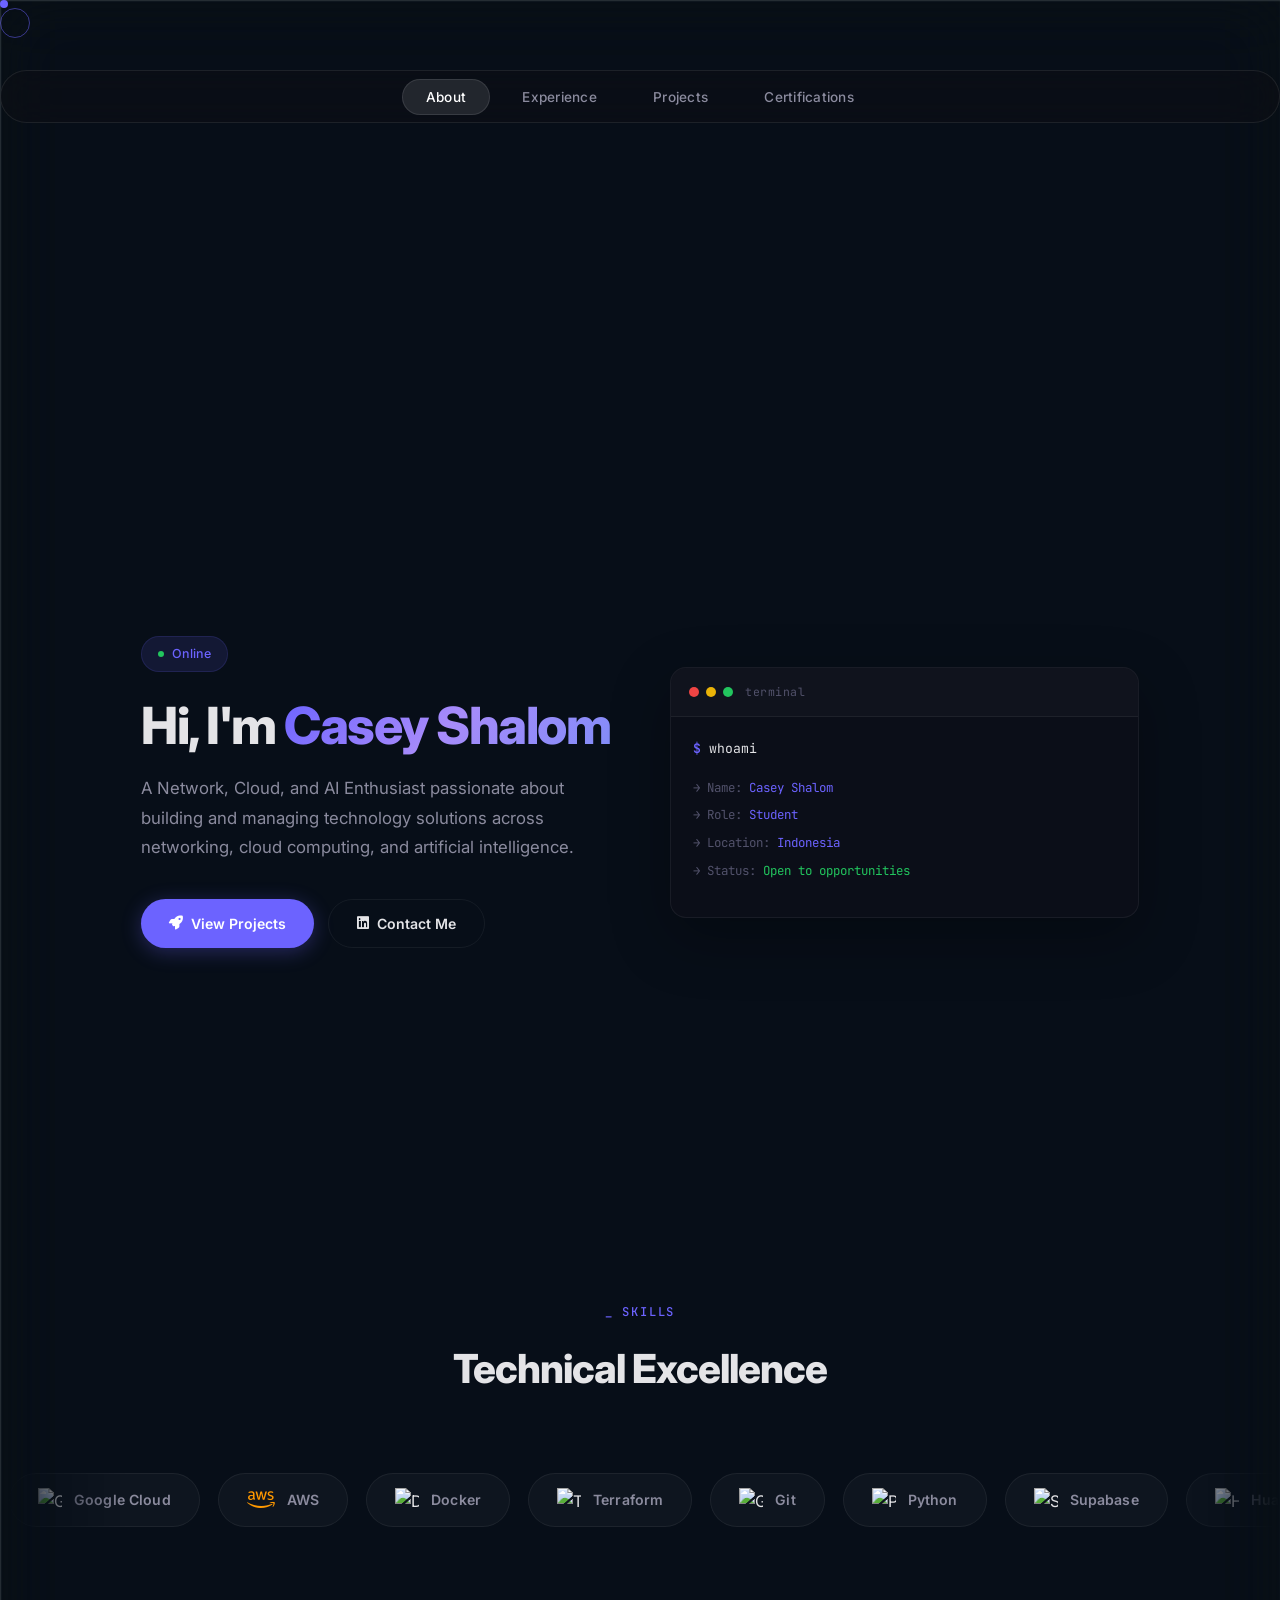
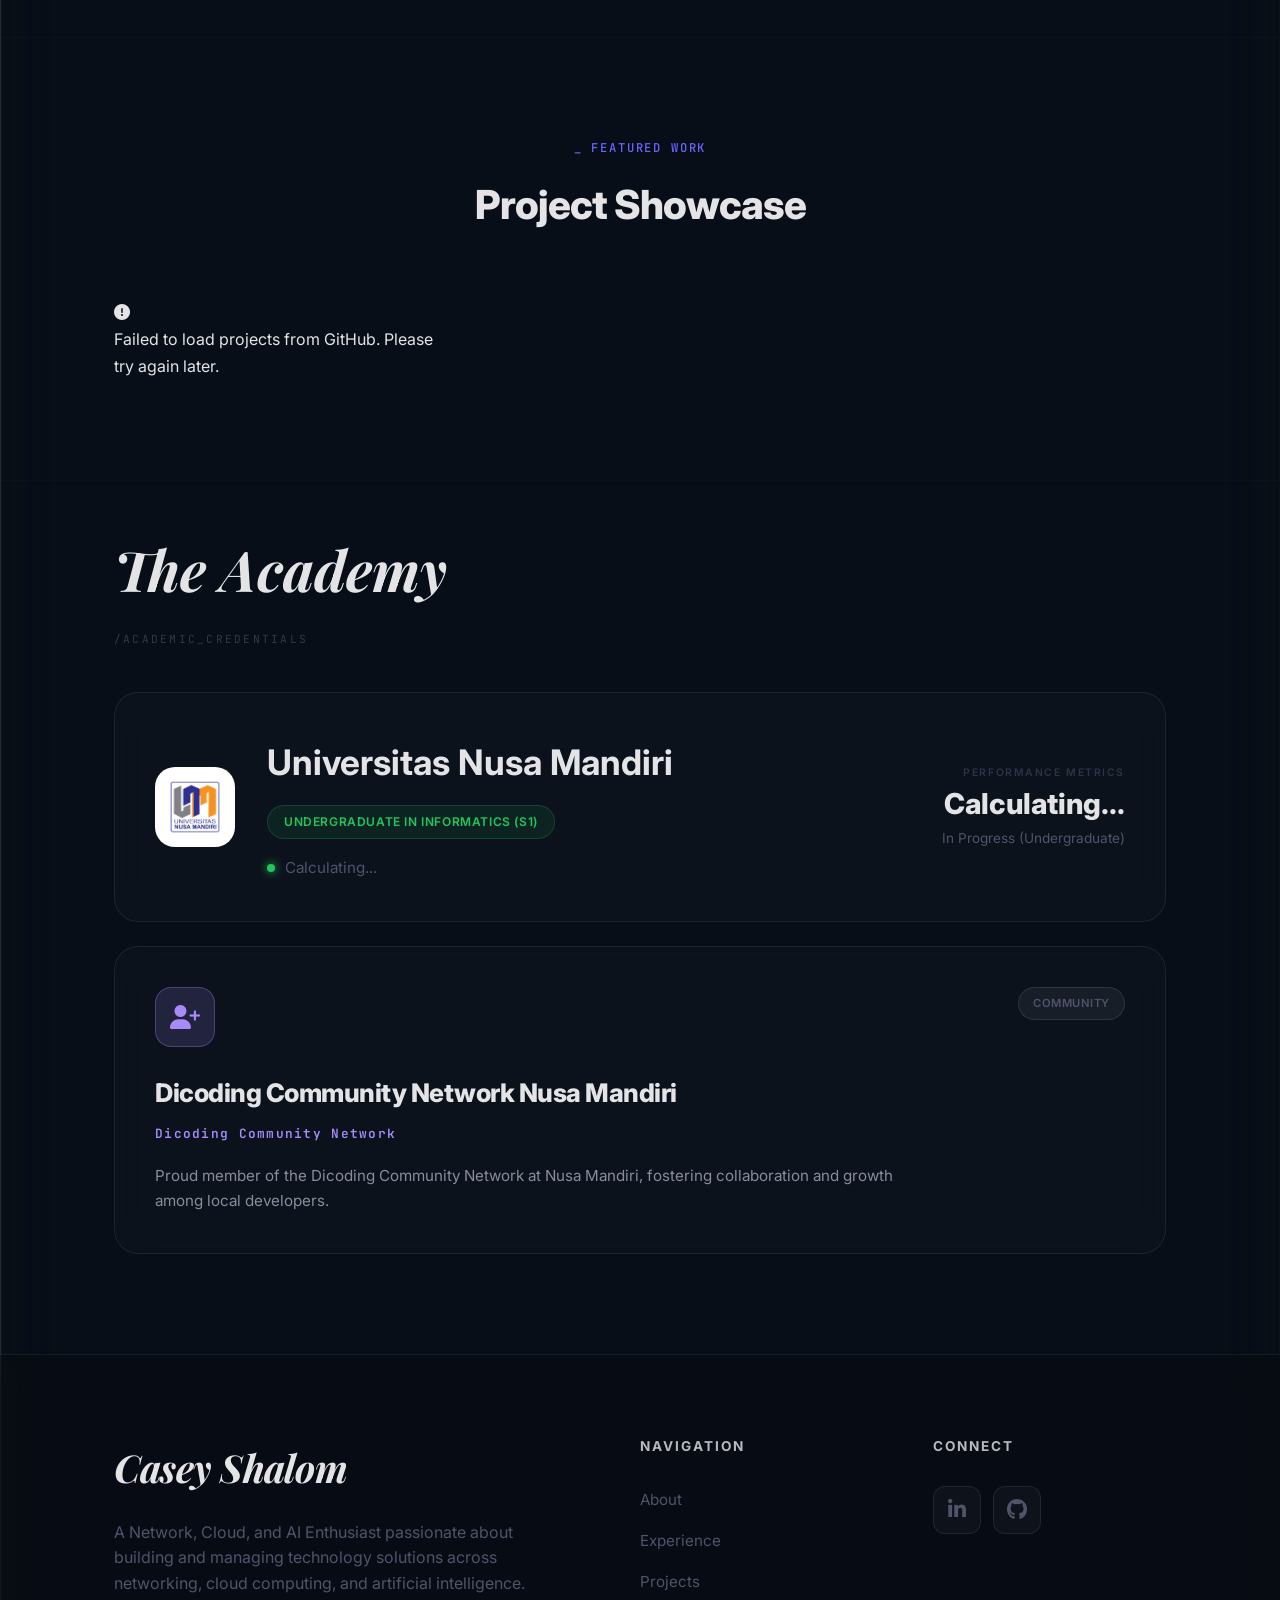
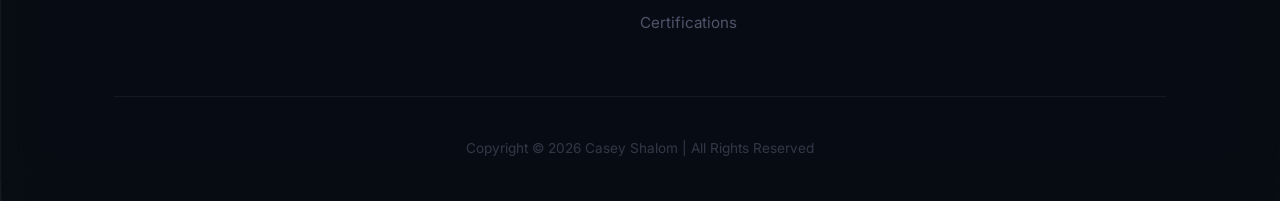
==== index.html @ 3b9cbc01 "commit file" ====
<!DOCTYPE html>
<html lang="en">

<head>
    <meta charset="UTF-8">
    <meta name="viewport" content="width=device-width, initial-scale=1.0">
    <title>Casey Shalom | Student & Learner</title>
    <meta name="description"
        content="Personal portfolio — Developer & Engineer. Building digital solutions with passion and precision.">
    <link rel="stylesheet" href="assets/css/style.css?v=2.3">
    <link rel="preconnect" href="https://fonts.googleapis.com">
    <link rel="preconnect" href="https://fonts.googleapis.com">
    <link rel="preconnect" href="https://fonts.gstatic.com" crossorigin>
    <link
        href="https://fonts.googleapis.com/css2?family=Inter:wght@300;400;500;600;700;800&family=JetBrains+Mono:wght@400;500;600&family=Playfair+Display:ital,wght@1,700&display=swap"
        rel="stylesheet">
    <link rel="stylesheet" href="https://cdnjs.cloudflare.com/ajax/libs/font-awesome/6.5.0/css/all.min.css">
    <script src="https://cdnjs.cloudflare.com/ajax/libs/three.js/r134/three.min.js"></script>
    <script src="https://cdn.jsdelivr.net/npm/vanta@latest/dist/vanta.net.min.js"></script>
</head>

<body class="glass3d">
    <!-- Custom Cursor -->
    <div class="cursor" id="cursor"></div>
    <div class="cursor-follower" id="cursor-follower"></div>

    <!-- Vanta Background -->
    <div id="vanta-bg" style="position: fixed; z-index: 0; top: 0; left: 0; width: 100vw; height: 100vh; opacity: 0.4;"></div>

    <!-- Floating Navigation -->
    <nav id="navbar" class="navbar">
        <div class="navbar__inner">
            <ul class="navbar__links" id="nav-links">
                <li><a href="index.html" class="nav-link active">About</a></li>
                <li><a href="experience.html" class="nav-link">Experience</a></li>
                <li><a href="projects.html" class="nav-link">Projects</a></li>
                <li><a href="certifications.html" class="nav-link">Certifications</a></li>
            </ul>
            <button class="navbar__toggle" id="nav-toggle" aria-label="Toggle navigation">
                <span></span>
                <span></span>
                <span></span>
            </button>
        </div>
    </nav>

    <!-- Mobile Menu Overlay -->
    <div class="mobile-menu" id="mobile-menu">
        <ul class="mobile-menu__links">
            <li><a href="index.html" class="mobile-link active">About</a></li>
            <li><a href="experience.html" class="mobile-link">Experience</a></li>
            <li><a href="projects.html" class="mobile-link">Projects</a></li>
            <li><a href="certifications.html" class="mobile-link">Certifications</a></li>
        </ul>
    </div>

    <main>
        <!-- Hero Section -->
        <section id="hero" class="hero">
            <div class="hero__container">
                <div class="hero__content">
                    <div class="hero__badge">
                        <span class="hero__badge-dot"></span>
                        <span>Online</span>
                    </div>
                    <h1 class="hero__title">
                        Hi, I'm <span class="gradient-text">Casey Shalom</span>
                    </h1>
                    <p class="hero__subtitle">
                        A Network, Cloud, and AI Enthusiast passionate about building and managing technology solutions
                        across networking, cloud computing, and artificial intelligence.
                    </p>
                    <div class="hero__actions">
                        <a href="projects.html" class="btn btn--primary" id="view-projects-btn">
                            <i class="fas fa-rocket"></i> View Projects
                        </a>
                        <a href="https://www.linkedin.com/in/casey-shalom" target="_blank" class="btn btn--ghost"
                            id="contact-btn">
                            <i class="fab fa-linkedin"></i> Contact Me
                        </a>
                    </div>
                </div>
                <div class="hero__terminal">
                    <div class="terminal">
                        <div class="terminal__header">
                            <div class="terminal__dots">
                                <span class="terminal__dot terminal__dot--red"></span>
                                <span class="terminal__dot terminal__dot--yellow"></span>
                                <span class="terminal__dot terminal__dot--green"></span>
                            </div>
                            <span class="terminal__title">terminal</span>
                        </div>
                        <div class="terminal__body">
                            <div class="terminal__line">
                                <span class="terminal__prompt">$</span>
                                <span class="terminal__command" id="typed-text"></span>
                                <span class="terminal__cursor">▎</span>
                            </div>
                            <div class="terminal__output" id="terminal-output">
                            </div>
                        </div>
                    </div>
                </div>
            </div>
        </section>

        <!-- Skills Section -->
        <section id="skills" class="section">
            <div class="section__container">
                <div class="section__header">
                    <span class="section__tag">_ SKILLS</span>
                    <h2 class="section__title">Technical Excellence</h2>
                </div>
            </div>
            <!-- Single Marquee Row -->
            <div class="marquee" id="skills-marquee">
                <div class="marquee__track marquee__track--left">
                    <div class="marquee__content">
                        <div class="marquee-item"><img class="marquee-img"
                                src="https://cdn.jsdelivr.net/gh/devicons/devicon@latest/icons/googlecloud/googlecloud-original.svg"
                                alt="Google Cloud"><span>Google Cloud</span></div>
                        <div class="marquee-item"><i class="fab fa-aws" style="color:#FF9900"></i><span>AWS</span></div>
                        <div class="marquee-item"><img class="marquee-img"
                                src="https://cdn.simpleicons.org/docker/2496ED" alt="Docker"><span>Docker</span></div>
                        <div class="marquee-item"><img class="marquee-img"
                                src="https://cdn.simpleicons.org/terraform/7B42BC"
                                alt="Terraform"><span>Terraform</span></div>
                        <div class="marquee-item"><img class="marquee-img" src="https://cdn.simpleicons.org/git/F05032"
                                alt="Git"><span>Git</span></div>
                        <div class="marquee-item"><img class="marquee-img"
                                src="https://cdn.jsdelivr.net/gh/devicons/devicon@latest/icons/python/python-original.svg"
                                alt="Python"><span>Python</span></div>
                        <div class="marquee-item"><img class="marquee-img"
                                src="https://cdn.simpleicons.org/supabase/3ECF8E" alt="Supabase"><span>Supabase</span>
                        </div>
                        <div class="marquee-item"><img class="marquee-img"
                                src="https://cdn.simpleicons.org/huawei/CF0A2C" alt="Huawei"><span>Huawei</span></div>
                        <div class="marquee-item"><img class="marquee-img"
                                src="https://cdn.simpleicons.org/cisco/049FD9" alt="Cisco"><span>Cisco</span></div>
                        <div class="marquee-item"><img class="marquee-img"
                                src="https://cdn.simpleicons.org/mikrotik/293239" alt="MikroTik"><span>MikroTik</span>
                        </div>
                    </div>
                    <div class="marquee__content" aria-hidden="true">
                        <div class="marquee-item"><img class="marquee-img"
                                src="https://cdn.jsdelivr.net/gh/devicons/devicon@latest/icons/googlecloud/googlecloud-original.svg"
                                alt="Google Cloud"><span>Google Cloud</span></div>
                        <div class="marquee-item"><i class="fab fa-aws" style="color:#FF9900"></i><span>AWS</span></div>
                        <div class="marquee-item"><img class="marquee-img"
                                src="https://cdn.simpleicons.org/docker/2496ED" alt="Docker"><span>Docker</span></div>
                        <div class="marquee-item"><img class="marquee-img"
                                src="https://cdn.simpleicons.org/terraform/7B42BC"
                                alt="Terraform"><span>Terraform</span></div>
                        <div class="marquee-item"><img class="marquee-img" src="https://cdn.simpleicons.org/git/F05032"
                                alt="Git"><span>Git</span></div>
                        <div class="marquee-item"><img class="marquee-img"
                                src="https://cdn.jsdelivr.net/gh/devicons/devicon@latest/icons/python/python-original.svg"
                                alt="Python"><span>Python</span></div>
                        <div class="marquee-item"><img class="marquee-img"
                                src="https://cdn.simpleicons.org/supabase/3ECF8E" alt="Supabase"><span>Supabase</span>
                        </div>
                        <div class="marquee-item"><img class="marquee-img"
                                src="https://cdn.simpleicons.org/huawei/CF0A2C" alt="Huawei"><span>Huawei</span></div>
                        <div class="marquee-item"><img class="marquee-img"
                                src="https://cdn.simpleicons.org/cisco/049FD9" alt="Cisco"><span>Cisco</span></div>
                        <div class="marquee-item"><img class="marquee-img"
                                src="https://cdn.simpleicons.org/mikrotik/293239" alt="MikroTik"><span>MikroTik</span>
                        </div>
                    </div>
                </div>
            </div>
        </section>

        <!-- Projects Section -->
        <section id="projects" class="section section--alt">
            <div class="section__container">
                <div class="section__header">
                    <span class="section__tag">_ FEATURED WORK</span>
                    <h2 class="section__title">Project Showcase</h2>
                </div>
                <div class="projects-grid" id="projects-grid">
                    <a href="#" class="project-card" id="project-1">
                        <div class="project-card__header">
                            <i class="fas fa-folder-open project-card__icon"></i>
                            <div class="project-card__links">
                                <i class="fab fa-github"></i>
                                <i class="fas fa-external-link-alt"></i>
                            </div>
                        </div>
                        <h3 class="project-card__title">Portfolio Website</h3>
                        <p class="project-card__desc">A minimalist personal portfolio built with vanilla HTML, CSS, and
                            JavaScript with smooth animations.</p>
                        <div class="project-card__tags">
                            <span>HTML</span>
                            <span>CSS</span>
                            <span>JavaScript</span>
                        </div>
                    </a>
                    <a href="#" class="project-card" id="project-2">
                        <div class="project-card__header">
                            <i class="fas fa-folder-open project-card__icon"></i>
                            <div class="project-card__links">
                                <i class="fab fa-github"></i>
                                <i class="fas fa-external-link-alt"></i>
                            </div>
                        </div>
                        <h3 class="project-card__title">Task Manager API</h3>
                        <p class="project-card__desc">RESTful API for task management with authentication, built using
                            Node.js and Express with MongoDB.</p>
                        <div class="project-card__tags">
                            <span>Node.js</span>
                            <span>Express</span>
                            <span>MongoDB</span>
                        </div>
                    </a>
                    <a href="#" class="project-card" id="project-3">
                        <div class="project-card__header">
                            <i class="fas fa-folder-open project-card__icon"></i>
                            <div class="project-card__links">
                                <i class="fab fa-github"></i>
                                <i class="fas fa-external-link-alt"></i>
                            </div>
                        </div>
                        <h3 class="project-card__title">Weather Dashboard</h3>
                        <p class="project-card__desc">Real-time weather visualization dashboard with interactive charts
                            and location-based forecasting.</p>
                        <div class="project-card__tags">
                            <span>React</span>
                            <span>Chart.js</span>
                            <span>API</span>
                        </div>
                    </a>
                    <a href="#" class="project-card" id="project-4">
                        <div class="project-card__header">
                            <i class="fas fa-folder-open project-card__icon"></i>
                            <div class="project-card__links">
                                <i class="fab fa-github"></i>
                                <i class="fas fa-external-link-alt"></i>
                            </div>
                        </div>
                        <h3 class="project-card__title">CLI Automation Tool</h3>
                        <p class="project-card__desc">Command-line tool for automating repetitive DevOps tasks with
                            configurable workflow pipelines.</p>
                        <div class="project-card__tags">
                            <span>Python</span>
                            <span>CLI</span>
                            <span>DevOps</span>
                        </div>
                    </a>
                </div>
            </div>
        </section>
        <!-- The Academy Section -->
        <section id="academy" class="section section--academy">
            <div class="section__container">
                <div class="academy__header reveal">
                    <h2 class="academy__title">The Academy</h2>
                    <span class="academy__subtitle">/ACADEMIC_CREDENTIALS</span>
                </div>

                <div class="academy__card reveal">
                    <div class="academy__card-left">
                        <div class="academy__logo-box">
                            <img src="assets/img/university-logo.png" alt="Universitas Nusa Mandiri Logo"
                                class="academy__logo-img">
                        </div>
                        <div class="academy__info">
                            <h3 class="academy__name">Universitas Nusa Mandiri</h3>
                            <div class="academy__major-badge">UNDERGRADUATE IN INFORMATICS (S1)</div>
                            <div class="academy__status">
                                <span class="status-dot"></span> Calculating...
                            </div>
                        </div>
                    </div>
                    <div class="academy__card-right">
                        <div class="academy__metrics-label">PERFORMANCE METRICS</div>
                        <div class="academy__metrics-value">Calculating...</div>
                        <div class="academy__metrics-status">In Progress (Undergraduate)</div>
                    </div>
                </div>

                <a href="https://www.instagram.com/dcn.nusamandiri?utm_source=ig_web_button_share_sheet&igsh=ZDNlZDc0MzIxNw=="
                    target="_blank" class="community-card reveal">
                    <div class="community-card__header">
                        <div class="community-card__icon-box">
                            <i class="fa-solid fa-user-plus"></i>
                        </div>
                        <div class="community-card__badge">COMMUNITY</div>
                    </div>
                    <h3 class="community-card__title">Dicoding Community Network Nusa Mandiri</h3>
                    <div class="community-card__subtitle">Dicoding Community Network</div>
                    <p class="community-card__desc">Proud member of the Dicoding Community Network at Nusa Mandiri,
                        fostering collaboration and growth among local developers.</p>
                </a>
            </div>
        </section>



    </main>

    <footer class="footer">
        <div class="footer__container">
            <div class="footer__top">
                <div class="footer__col footer__brand">
                    <h2 class="footer__logo">Casey Shalom</h2>
                    <p class="footer__tagline">A Network, Cloud, and AI Enthusiast passionate about building and
                        managing technology solutions across networking, cloud computing, and artificial intelligence.
                    </p>
                </div>
                <div class="footer__col footer__nav">
                    <h3 class="footer__title">Navigation</h3>
                    <ul class="footer__links">
                        <li><a href="index.html">About</a></li>
                        <li><a href="experience.html">Experience</a></li>
                        <li><a href="projects.html">Projects</a></li>
                        <li><a href="certifications.html">Certifications</a></li>
                    </ul>
                </div>
                <div class="footer__col footer__social">
                    <h3 class="footer__title">Connect</h3>
                    <div class="footer__icons">
                        <a href="https://www.linkedin.com/in/casey-shalom" target="_blank"><i
                                class="fab fa-linkedin-in"></i></a>
                        <a href="https://github.com/caseyshalom" target="_blank"><i class="fab fa-github"></i></a>
                    </div>
                </div>
            </div>
            <div class="footer__bottom">
                <p class="footer__copyright">Copyright © 2026 Casey Shalom | All Rights Reserved</p>
            </div>
        </div>
    </footer>

    <script src="assets/js/index.js?v=1.6"></script>
</body>

</html>
---- assets/css/style.css ----
/* ========================================
   CSS Variables / Design Tokens
   ======================================== */
:root {
    /* Colors */
    --bg-primary: #0a0a0f;
    --bg-secondary: #10101a;
    --bg-card: rgba(16, 16, 26, 0.6);
    --bg-card-hover: rgba(24, 24, 40, 0.8);
    --bg-glass: rgba(255, 255, 255, 0.03);
    --bg-glass-hover: rgba(255, 255, 255, 0.06);

    --text-primary: #e4e4e7;
    --text-secondary: #8b8b9e;
    --text-muted: #52526b;

    --accent: #6c63ff;
    --accent-soft: rgba(108, 99, 255, 0.12);
    --accent-glow: rgba(108, 99, 255, 0.3);
    --accent-secondary: #a78bfa;

    --border: rgba(255, 255, 255, 0.06);
    --border-hover: rgba(108, 99, 255, 0.3);

    --success: #22c55e;
    --red: #ef4444;
    --yellow: #eab308;

    /* Typography */
    --font-sans: 'Inter', -apple-system, BlinkMacSystemFont, system-ui, sans-serif;
    --font-mono: 'JetBrains Mono', 'Fira Code', monospace;

    /* Spacing */
    --section-padding: 100px 0;
    --container-max: 1100px;
    --container-padding: 0 24px;

    /* Border Radius */
    --radius-sm: 8px;
    --radius-md: 12px;
    --radius-lg: 16px;
    --radius-xl: 20px;

    /* Transitions */
    --transition-fast: 0.2s ease;
    --transition-base: 0.3s ease;
    --transition-slow: 0.5s ease;
}

/* ========================================
   Reset & Base Styles
   ======================================== */
*, *::before, *::after {
    margin: 0;
    padding: 0;
    box-sizing: border-box;
}

html {
    scroll-behavior: smooth;
    scroll-padding-top: 80px;
}

body {
    font-family: var(--font-sans);
    background: var(--bg-primary);
    color: var(--text-primary);
    line-height: 1.7;
    overflow-x: hidden;
    -webkit-font-smoothing: antialiased;
    -moz-osx-font-smoothing: grayscale;
}

a {
    text-decoration: none;
    color: inherit;
}

ul {
    list-style: none;
}

/* ========================================
   Custom Cursor & Interactivity
   ======================================== */
.cursor {
    width: 8px;
    height: 8px;
    background: var(--accent);
    border-radius: 50%;
    position: fixed;
    top: 0;
    left: 0;
    pointer-events: none;
    z-index: 9999;
    transition: transform 0.1s ease-out;
}

.cursor-follower {
    width: 30px;
    height: 30px;
    border: 1px solid var(--accent);
    border-radius: 50%;
    position: fixed;
    top: 0;
    left: 0;
    pointer-events: none;
    z-index: 9998;
    transition: transform 0.3s ease-out, width 0.3s, height 0.3s, background 0.3s;
    opacity: 0.5;
}

.cursor-active .cursor-follower {
    width: 50px;
    height: 50px;
    background: rgba(108, 99, 255, 0.1);
    border-color: var(--accent);
}

@media (max-width: 1024px) {
    .cursor, .cursor-follower {
        display: none;
    }
}

/* Magnetic Hover effect base */
.magnetic {
    display: inline-block;
    transition: transform 0.3s cubic-bezier(0.23, 1, 0.32, 1);
}

/* ========================================
   Background Glows
   ======================================== */
.bg-canvas {
    position: fixed;
    top: 0;
    left: 0;
    width: 100vw;
    height: 100vh;
    z-index: 0;
    pointer-events: none;
}

.bg-glow {
    position: fixed;
    border-radius: 50%;
    filter: blur(120px);
    opacity: 0.4;
    pointer-events: none;
    z-index: -2;
    animation: drift 20s infinite alternate ease-in-out;
}

.bg-glow--1 {
    width: 600px;
    height: 600px;
    background: var(--accent);
    top: -150px;
    right: -100px;
    opacity: 0.12;
    animation-duration: 25s;
}

.bg-glow--2 {
    width: 500px;
    height: 500px;
    background: var(--accent-secondary);
    bottom: 20%;
    left: -150px;
    opacity: 0.08;
    animation-duration: 30s;
    animation-delay: -5s;
}

.bg-glow--3 {
    width: 400px;
    height: 400px;
    background: #6366f1;
    bottom: -100px;
    right: 15%;
    opacity: 0.07;
    animation-duration: 22s;
    animation-delay: -10s;
}

@keyframes drift {
    0% {
        transform: translate(0, 0) scale(1);
    }
    33% {
        transform: translate(30px, 50px) scale(1.1);
    }
    66% {
        transform: translate(-20px, 20px) scale(0.9);
    }
    100% {
        transform: translate(0, 0) scale(1);
    }
}

/* ========================================
   Navbar
   ======================================== */
.navbar {
    position: fixed;
    top: 32px;
    left: 50%;
    transform: translateX(-50%);
    width: auto;
    min-width: 400px;
    z-index: 1000;
    transition: var(--transition-base);
}

.navbar__inner {
    display: flex;
    align-items: center;
    justify-content: center;
    padding: 12px 32px;
    background: rgba(15, 15, 20, 0.4);
    backdrop-filter: blur(24px);
    -webkit-backdrop-filter: blur(24px);
    border: 1px solid rgba(255, 255, 255, 0.08);
    border-radius: 100px;
    transition: var(--transition-base);
}

.navbar.scrolled {
    top: 20px;
}

.navbar.scrolled .navbar__inner {
    background: rgba(10, 10, 15, 0.85);
    border-color: rgba(255, 255, 255, 0.15);
    box-shadow: 0 20px 50px rgba(0, 0, 0, 0.5);
    padding: 8px 10px;
}

.navbar__links {
    display: flex;
    align-items: center;
    gap: 8px;
}

.nav-link {
    font-size: 0.85rem;
    font-weight: 500;
    color: var(--text-secondary);
    padding: 10px 24px;
    border-radius: 100px;
    transition: var(--transition-fast);
    letter-spacing: 0.02em;
}

.nav-link:hover {
    color: var(--text-primary);
    background: rgba(255, 255, 255, 0.05);
}

.nav-link.active {
    color: #fff;
    background: rgba(255, 255, 255, 0.1);
    box-shadow: inset 0 0 0 1px rgba(255, 255, 255, 0.1);
}

.navbar__toggle {
    display: none;
    flex-direction: column;
    gap: 5px;
    background: none;
    border: none;
    cursor: pointer;
    padding: 4px;
}

.navbar__toggle span {
    width: 20px;
    height: 2px;
    background: var(--text-primary);
    border-radius: 2px;
    transition: var(--transition-fast);
}

.navbar__toggle.active span:nth-child(1) {
    transform: rotate(45deg) translate(5px, 5px);
}

.navbar__toggle.active span:nth-child(2) {
    opacity: 0;
}

.navbar__toggle.active span:nth-child(3) {
    transform: rotate(-45deg) translate(5px, -5px);
}

/* Mobile Menu */
.mobile-menu {
    position: fixed;
    top: 0;
    left: 0;
    right: 0;
    bottom: 0;
    z-index: 999;
    background: rgba(10, 10, 15, 0.95);
    backdrop-filter: blur(20px);
    -webkit-backdrop-filter: blur(20px);
    display: flex;
    align-items: center;
    justify-content: center;
    opacity: 0;
    pointer-events: none;
    transition: var(--transition-base);
}

.mobile-menu.active {
    opacity: 1;
    pointer-events: all;
}

.mobile-menu__links {
    text-align: center;
    display: flex;
    flex-direction: column;
    gap: 16px;
}

.mobile-link {
    font-size: 1.5rem;
    font-weight: 600;
    color: var(--text-secondary);
    padding: 12px 24px;
    border-radius: var(--radius-md);
    transition: var(--transition-fast);
}

.mobile-link:hover {
    color: var(--accent);
}

/* ========================================
   Hero Section
   ======================================== */
.hero {
    min-height: 100vh;
    display: flex;
    align-items: center;
    position: relative;
    z-index: 1;
    z-index: 1;
}

.hero__container {
    max-width: var(--container-max);
    margin: 0 auto;
    padding: var(--container-padding);
    padding-top: 160px;
    padding-bottom: 80px;
    display: grid;
    grid-template-columns: 1fr 1fr;
    gap: 60px;
    align-items: center;
}

.hero__badge {
    display: inline-flex;
    align-items: center;
    gap: 8px;
    padding: 6px 16px;
    border-radius: 50px;
    background: var(--accent-soft);
    border: 1px solid rgba(108, 99, 255, 0.15);
    font-size: 0.78rem;
    font-weight: 500;
    color: var(--accent);
    margin-bottom: 24px;
    animation: fadeInUp 0.6s ease;
}

.hero__badge-dot {
    width: 6px;
    height: 6px;
    background: var(--success);
    border-radius: 50%;
    animation: pulse 2s infinite;
}

.hero__title {
    font-size: clamp(2.2rem, 5vw, 3.2rem);
    font-weight: 800;
    line-height: 1.15;
    letter-spacing: -1.5px;
    margin-bottom: 20px;
    animation: fadeInUp 0.6s ease 0.1s both;
}

.gradient-text {
    background: linear-gradient(135deg, var(--accent), var(--accent-secondary), #818cf8);
    -webkit-background-clip: text;
    -webkit-text-fill-color: transparent;
    background-clip: text;
}

.hero__subtitle {
    font-size: 1.05rem;
    color: var(--text-secondary);
    line-height: 1.75;
    max-width: 460px;
    margin-bottom: 36px;
    animation: fadeInUp 0.6s ease 0.2s both;
}

.hero__actions {
    display: flex;
    gap: 14px;
    animation: fadeInUp 0.6s ease 0.3s both;
}

/* Buttons */
.btn {
    display: inline-flex;
    align-items: center;
    gap: 8px;
    padding: 12px 28px;
    border-radius: 50px;
    font-size: 0.88rem;
    font-weight: 600;
    font-family: var(--font-sans);
    transition: var(--transition-base);
    cursor: pointer;
    border: none;
}

.btn--primary {
    background: var(--accent);
    color: #fff;
    box-shadow: 0 4px 20px var(--accent-glow);
}

.btn--primary:hover {
    background: #7c73ff;
    box-shadow: 0 6px 28px rgba(108, 99, 255, 0.45);
    transform: translateY(-2px);
}

.btn--ghost {
    background: transparent;
    color: var(--text-primary);
    border: 1px solid var(--border);
}

.btn--ghost:hover {
    border-color: var(--border-hover);
    background: var(--bg-glass-hover);
    transform: translateY(-2px);
}

/* Terminal Card */
.hero__terminal {
    animation: fadeInUp 0.6s ease 0.4s both;
}

.terminal {
    background: var(--bg-card);
    border: 1px solid var(--border);
    border-radius: var(--radius-lg);
    overflow: hidden;
    box-shadow: 0 20px 60px rgba(0, 0, 0, 0.3);
    backdrop-filter: blur(10px);
    -webkit-backdrop-filter: blur(10px);
}

.terminal__header {
    display: flex;
    align-items: center;
    gap: 12px;
    padding: 14px 18px;
    border-bottom: 1px solid var(--border);
    background: rgba(255, 255, 255, 0.02);
}

.terminal__dots {
    display: flex;
    gap: 7px;
}

.terminal__dot {
    width: 10px;
    height: 10px;
    border-radius: 50%;
}

.terminal__dot--red { background: var(--red); }
.terminal__dot--yellow { background: var(--yellow); }
.terminal__dot--green { background: var(--success); }

.terminal__title {
    font-family: var(--font-mono);
    font-size: 0.72rem;
    color: var(--text-muted);
    letter-spacing: 0.05em;
}

.terminal__body {
    padding: 20px 22px;
    font-family: var(--font-mono);
    font-size: 0.82rem;
    line-height: 1.9;
    min-height: 200px;
}

.terminal__line {
    display: flex;
    align-items: center;
    gap: 8px;
    margin-bottom: 12px;
}

.terminal__prompt {
    color: var(--accent);
    font-weight: 600;
}

.terminal__command {
    color: var(--text-primary);
}

.terminal__cursor {
    color: var(--accent);
    animation: blink 1s infinite;
}

.terminal__output {
    color: var(--text-secondary);
    font-size: 0.78rem;
}

.terminal__output p {
    padding: 2px 0;
}

.terminal__output .highlight {
    color: var(--accent);
}

.terminal__output .success {
    color: var(--success);
}

/* ========================================
   Sections
   ======================================== */
.section {
    position: relative;
    z-index: 1;
    padding: var(--section-padding);
}

.section--alt {
    background: transparent;
    border-top: 1px solid rgba(255, 255, 255, 0.02);
    border-bottom: 1px solid rgba(255, 255, 255, 0.02);
}

.section__container {
    max-width: var(--container-max);
    margin: 0 auto;
    padding: var(--container-padding);
}

.section__header {
    text-align: center;
    margin-bottom: 60px;
}

.section__tag {
    font-family: var(--font-mono);
    font-size: 0.76rem;
    font-weight: 500;
    color: var(--accent);
    letter-spacing: 0.15em;
    text-transform: uppercase;
    margin-bottom: 12px;
    display: block;
}

.section__title {
    font-size: clamp(1.8rem, 3.5vw, 2.5rem);
    font-weight: 800;
    letter-spacing: -1px;
    margin-bottom: 12px;
}

.section__desc {
    font-size: 1rem;
    color: var(--text-secondary);
    max-width: 480px;
    margin: 0 auto;
}

/* ========================================
   Skills Marquee
   ======================================== */
.marquee {
    position: relative;
    width: 100%;
    overflow: hidden;
    padding: 10px 0;
    /* Fade-out edges */
    -webkit-mask-image: linear-gradient(to right, transparent 0%, black 10%, black 90%, transparent 100%);
    mask-image: linear-gradient(to right, transparent 0%, black 10%, black 90%, transparent 100%);
}

.marquee__track {
    display: flex;
    width: max-content;
}

.marquee__track--left {
    animation: marqueeLeft 25s linear infinite;
}

.marquee__track--right {
    animation: marqueeRight 28s linear infinite;
}

.marquee__track:hover {
    animation-play-state: paused;
}

.marquee__content {
    display: flex;
    gap: 18px;
    padding: 0 9px;
}

.marquee-item {
    display: flex;
    align-items: center;
    gap: 12px;
    padding: 14px 28px;
    background: var(--bg-glass);
    border: 1px solid var(--border);
    border-radius: 50px;
    white-space: nowrap;
    transition: var(--transition-base);
    cursor: default;
}

.marquee-item:hover {
    background: var(--bg-glass-hover);
    border-color: var(--border-hover);
    box-shadow: 0 0 20px var(--accent-glow);
}

.marquee-item i {
    font-size: 1.4rem;
}

.marquee-img {
    width: 24px;
    height: 24px;
    flex-shrink: 0;
    object-fit: contain;
}

.marquee-item span {
    font-size: 0.88rem;
    font-weight: 600;
    color: var(--text-secondary);
    letter-spacing: 0.01em;
}

.marquee-item:hover span {
    color: var(--text-primary);
}

@keyframes marqueeLeft {
    0% { transform: translateX(0); }
    100% { transform: translateX(-50%); }
}

@keyframes marqueeRight {
    0% { transform: translateX(-50%); }
    100% { transform: translateX(0); }
}

/* ========================================
   Projects Grid
   ======================================== */
.projects-grid {
    display: grid;
    grid-template-columns: repeat(3, 1fr);
    gap: 24px;
}

.project-card {
    display: flex;
    flex-direction: column;
    padding: 32px;
    background: rgba(20, 25, 35, 0.4);
    border: 1px solid rgba(255, 255, 255, 0.08);
    border-radius: 24px;
    transition: var(--transition-base);
    cursor: pointer;
    min-height: 380px;
}

.project-card:hover {
    background: rgba(30, 40, 55, 0.5);
    border-color: var(--hover-color, rgba(108, 99, 255, 0.3));
    transform: translateY(-8px) scale(1.02);
    box-shadow: 0 20px 50px var(--hover-glow, rgba(108, 99, 255, 0.15));
}

.project-card__header {
    display: flex;
    justify-content: space-between;
    align-items: flex-start;
    margin-bottom: 24px;
}

.project-card__icon-box {
    width: 50px;
    height: 50px;
    display: flex;
    align-items: center;
    justify-content: center;
    background: rgba(108, 99, 255, 0.1);
    border: 1px solid rgba(108, 99, 255, 0.2);
    border-radius: 12px;
    color: var(--hover-color, var(--accent));
    font-size: 1.2rem;
}

.project-card__arrow {
    color: var(--text-muted);
    font-size: 1.2rem;
    opacity: 0.5;
    transition: var(--transition-base);
}

.project-card:hover .project-card__arrow {
    opacity: 1;
    transform: translateX(4px);
}

.project-card__links {
    display: flex;
    align-items: center;
    gap: 12px;
    color: var(--text-muted);
    font-size: 1rem;
}

.repo-stars {
    font-size: 0.75rem;
    color: var(--accent);
    display: flex;
    align-items: center;
    gap: 4px;
    background: var(--accent-soft);
    padding: 3px 10px;
    border-radius: 20px;
    font-weight: 600;
}

.project-card__links i {
    transition: var(--transition-fast);
}

.project-card:hover .project-card__links i {
    color: var(--text-secondary);
}

.project-card__title {
    font-size: 1.5rem;
    font-weight: 800;
    margin-bottom: 12px;
    color: var(--text-primary);
    letter-spacing: -0.5px;
}

.project-card__desc {
    font-size: 0.95rem;
    color: var(--text-muted);
    line-height: 1.6;
    margin-bottom: auto;
    opacity: 0.8;
}

.project-card__tags {
    display: flex;
    flex-wrap: wrap;
    gap: 10px;
    margin-bottom: 24px;
    margin-top: 20px;
}

.project-card__tags span {
    font-family: var(--font-mono);
    font-size: 0.65rem;
    font-weight: 600;
    color: var(--text-muted);
    padding: 6px 14px;
    border-radius: 50px;
    background: rgba(255, 255, 255, 0.03);
    border: 1px solid rgba(255, 255, 255, 0.08);
    text-transform: uppercase;
    letter-spacing: 0.05em;
}

.project-card__footer {
    display: flex;
    align-items: center;
    justify-content: space-between;
    gap: 20px;
    margin-top: 10px;
    padding-top: 20px;
    border-top: 1px solid rgba(255, 255, 255, 0.05);
}

.project-card__stats-left {
    display: flex;
    align-items: center;
    gap: 16px;
}

.project-card__stat {
    display: flex;
    align-items: center;
    gap: 6px;
    font-size: 0.8rem;
    color: var(--text-muted);
    font-weight: 500;
}

.project-card__date {
    font-family: var(--font-mono);
    font-size: 0.7rem;
    color: var(--text-muted);
    letter-spacing: 0.05em;
    opacity: 0.6;
    display: flex;
    align-items: center;
    gap: 6px;
}

.project-card__stat i {
    font-size: 0.9rem;
}

.loading-state {
    grid-column: 1 / -1;
    display: flex;
    flex-direction: column;
    align-items: center;
    justify-content: center;
    padding: 100px 0;
    gap: 16px;
    color: var(--text-muted);
}

.loading-state i {
    font-size: 2rem;
    color: var(--accent);
}

/* ========================================
   Timeline
   ======================================== */
.timeline {
    position: relative;
    max-width: 1000px;
    margin: 60px auto;
}

.timeline::before {
    content: '';
    position: absolute;
    left: 50%;
    transform: translateX(-50%);
    width: 1px;
    height: 100%;
    background: rgba(255, 255, 255, 0.1);
}

.timeline__item {
    display: flex;
    justify-content: space-between;
    align-items: center;
    width: 100%;
    margin-bottom: 100px;
}

.timeline__item:nth-child(even) {
    flex-direction: row-reverse;
}

.timeline__side {
    width: 44%;
}

.timeline__info {
    text-align: right;
}

.timeline__item:nth-child(even) .timeline__info {
    text-align: left;
}

.timeline__marker {
    position: absolute;
    left: 50%;
    transform: translateX(-50%);
    width: 12px;
    height: 12px;
    background: #1e2631;
    border: 1px solid rgba(255, 255, 255, 0.3);
    border-radius: 50%;
    z-index: 2;
    transition: var(--transition-base);
}

.timeline__role {
    font-size: 1.8rem;
    font-weight: 800;
    color: var(--text-primary);
    margin-bottom: 12px;
    letter-spacing: -0.5px;
}

.timeline__org {
    display: inline-block;
    padding: 6px 16px;
    background: rgba(34, 197, 94, 0.1);
    border: 1px solid rgba(34, 197, 94, 0.2);
    border-radius: 50px;
    color: #22c55e;
    font-size: 0.75rem;
    font-weight: 600;
    text-transform: uppercase;
    letter-spacing: 0.05em;
    margin-bottom: 12px;
}

.timeline__date {
    display: block;
    font-size: 0.7rem;
    color: var(--text-muted);
    font-family: var(--font-mono);
    letter-spacing: 0.1em;
}

.timeline__content {
    background: rgba(255, 255, 255, 0.03);
    border: 1px solid rgba(255, 255, 255, 0.08);
    border-radius: 24px;
    padding: 32px;
    transition: var(--transition-base);
    backdrop-filter: blur(10px);
}

.timeline__item:hover .timeline__content {
    background: rgba(255, 255, 255, 0.05);
    border-color: rgba(255, 255, 255, 0.15);
    transform: scale(1.02);
}

.timeline__desc {
    font-size: 0.95rem;
    color: var(--text-secondary);
    line-height: 1.7;
}

.timeline__desc strong {
    color: var(--text-primary);
}

@media (max-width: 768px) {
    .timeline::before {
        left: 20px;
    }
    
    .timeline__item, .timeline__item:nth-child(even) {
        flex-direction: column;
        align-items: flex-start;
        gap: 20px;
        margin-bottom: 60px;
    }
    
    .timeline__side {
        width: 100%;
        padding-left: 50px;
    }
    
    .timeline__info, .timeline__item:nth-child(even) .timeline__info {
        text-align: left;
    }
    
    .timeline__marker {
        left: 20px;
    }
}

.timeline__company {
    font-size: 0.88rem;
    font-weight: 500;
    color: var(--text-secondary);
    margin-bottom: 10px;
}

.timeline__desc {
    font-size: 0.85rem;
    color: var(--text-muted);
    line-height: 1.7;
}

/* ========================================
   Contact Grid
   ======================================== */
.contact-grid {
    display: flex;
    justify-content: center;
    flex-wrap: wrap;
    gap: 24px;
    max-width: 700px;
    margin: 0 auto;
}

.contact-card {
    display: flex;
    flex-direction: column;
    align-items: center;
    gap: 12px;
    padding: 32px 24px;
    background: var(--bg-glass);
    border: 1px solid var(--border);
    border-radius: 20px;
    transition: var(--transition-base);
    text-align: center;
    cursor: pointer;
    flex: 1;
    min-width: 240px;
    max-width: 320px;
}

.contact-card:hover {
    border-color: var(--border-hover);
    background: var(--bg-glass-hover);
    transform: translateY(-4px);
    box-shadow: 0 12px 32px rgba(0, 0, 0, 0.25);
}

.contact-card__icon {
    font-size: 1.8rem;
    color: var(--accent);
    transition: var(--transition-base);
}

.contact-card:hover .contact-card__icon {
    transform: scale(1.15);
}

.contact-card__label {
    font-size: 0.78rem;
    font-weight: 600;
    color: var(--text-secondary);
    text-transform: uppercase;
    letter-spacing: 0.1em;
}

.contact-card__value {
    font-size: 0.85rem;
    color: var(--text-muted);
}

/* ========================================
   Footer
   ======================================== */
.footer {
    position: relative;
    z-index: 10;
    border-top: 1px solid var(--border);
    padding: 80px 0 40px;
    background: rgba(10, 12, 16, 0.3);
    backdrop-filter: blur(20px);
    -webkit-backdrop-filter: blur(20px);
}

.footer__container {
    max-width: var(--container-max);
    margin: 0 auto;
    padding: var(--container-padding);
}

.footer__top {
    display: grid;
    grid-template-columns: 2fr 1fr 1fr;
    gap: 60px;
    margin-bottom: 60px;
}

.footer__brand {
    max-width: 420px;
}

.footer__logo {
    font-size: 2.4rem;
    font-family: 'Playfair Display', serif;
    font-style: italic;
    font-weight: 700;
    margin-bottom: 20px;
    color: var(--text-primary);
    letter-spacing: -0.02em;
}

.footer__tagline {
    font-size: 1rem;
    line-height: 1.6;
    color: var(--text-muted);
}

.footer__title {
    font-size: 0.85rem;
    font-weight: 700;
    text-transform: uppercase;
    letter-spacing: 0.15em;
    margin-bottom: 28px;
    color: var(--text-primary);
    opacity: 0.8;
}

.footer__links {
    list-style: none;
    display: flex;
    flex-direction: column;
    gap: 14px;
}

.footer__links a {
    color: var(--text-muted);
    font-size: 0.95rem;
    transition: var(--transition-base);
    text-decoration: none;
}

.footer__links a:hover {
    color: var(--text-primary);
    padding-left: 4px;
}

.footer__social {
    display: flex;
    flex-direction: column;
}

.footer__icons {
    display: flex;
    gap: 12px;
}

.footer__icons a {
    width: 48px;
    height: 48px;
    display: flex;
    align-items: center;
    justify-content: center;
    background: rgba(255, 255, 255, 0.03);
    border: 1px solid rgba(255, 255, 255, 0.08);
    border-radius: 12px;
    color: var(--text-muted);
    font-size: 1.3rem;
    transition: var(--transition-base);
}

.footer__icons a:hover {
    background: rgba(255, 255, 255, 0.08);
    border-color: rgba(255, 255, 255, 0.2);
    color: var(--text-primary);
    transform: translateY(-4px);
}

.footer__bottom {
    border-top: 1px solid rgba(255, 255, 255, 0.05);
    padding-top: 40px;
    text-align: center;
}

.footer__copyright {
    font-size: 0.85rem;
    color: var(--text-muted);
    opacity: 0.6;
}

@media (max-width: 992px) {
    .footer__top {
        grid-template-columns: 1fr 1fr;
    }
    .footer__brand {
        grid-column: span 2;
        margin-bottom: 20px;
    }
}

@media (max-width: 768px) {
    .footer__top {
        grid-template-columns: 1fr;
        gap: 40px;
    }
    .footer__brand {
        grid-column: span 1;
    }
    .footer__logo {
        font-size: 2rem;
    }
}

.section--page-header {
    padding-top: 140px;
}

.section__title--centered {
    text-align: center;
    width: 100%;
}

/* ========================================
   Experience Hero
   ======================================== */
.experience-hero {
    padding: 160px 0 80px;
    text-align: center;
}

.experience-hero__title {
    font-size: 5rem;
    font-weight: 800;
    color: var(--text-primary);
    letter-spacing: -2px;
    margin-bottom: 16px;
}

.experience-hero__subtitle {
    font-size: 1.2rem;
    color: var(--text-muted);
    max-width: 600px;
    margin: 0 auto 40px;
}

.experience-hero__badge {
    display: inline-block;
    padding: 6px 16px;
    background: var(--accent-soft);
    border: 1px solid rgba(108, 99, 255, 0.2);
    border-radius: 50px;
    color: var(--accent);
    font-family: var(--font-mono);
    font-size: 0.75rem;
    font-weight: 600;
    letter-spacing: 0.1em;
    margin-bottom: 24px;
}

.experience-summary {
    display: flex;
    justify-content: center;
    gap: 60px;
    margin-top: 60px;
    padding-top: 60px;
    border-top: 1px solid var(--border);
    max-width: 800px;
    margin-left: auto;
    margin-right: auto;
}

.experience-summary__item {
    display: flex;
    flex-direction: column;
    align-items: center;
    gap: 8px;
}

.experience-summary__number {
    font-size: 2.5rem;
    font-weight: 800;
    color: var(--text-primary);
    background: linear-gradient(135deg, var(--text-primary), var(--text-secondary));
    -webkit-background-clip: text;
    -webkit-text-fill-color: transparent;
}

.experience-summary__label {
    font-size: 0.85rem;
    color: var(--text-muted);
    font-weight: 500;
    text-transform: uppercase;
    letter-spacing: 0.05em;
}

@media (max-width: 640px) {
    .experience-summary {
        flex-direction: column;
        gap: 40px;
    }
    
    .experience-summary__number {
        font-size: 2rem;
    }
}

@media (max-width: 768px) {
    .experience-hero__title {
        font-size: 3rem;
    }
}

/* ========================================
   Certifications
   ======================================== */
/* ========================================
   Certification Filters
   ======================================== */
.cert-filters {
    display: flex;
    justify-content: center;
    flex-wrap: wrap;
    gap: 16px;
    margin-bottom: 48px;
    margin-top: 40px;
}

.filter-btn {
    display: flex;
    align-items: center;
    gap: 10px;
    padding: 12px 24px;
    background: rgba(255, 255, 255, 0.03);
    backdrop-filter: blur(10px);
    -webkit-backdrop-filter: blur(10px);
    border: 1px solid rgba(255, 255, 255, 0.08);
    border-radius: 100px;
    color: var(--text-muted);
    font-size: 0.85rem;
    font-weight: 600;
    cursor: pointer;
    transition: var(--transition-base);
}

.filter-btn span {
    display: inline-flex;
    align-items: center;
    justify-content: center;
    width: 20px;
    height: 20px;
    background: rgba(255, 255, 255, 0.05);
    border-radius: 50%;
    font-size: 0.7rem;
    opacity: 0.6;
}

.filter-btn:hover {
    background: rgba(255, 255, 255, 0.06);
    color: var(--text-primary);
    border-color: rgba(255, 255, 255, 0.2);
}

.filter-btn.active {
    background: var(--accent);
    color: #fff;
    border-color: var(--accent);
    box-shadow: 0 10px 30px rgba(108, 99, 255, 0.3);
}

.filter-btn.active span {
    background: rgba(255, 255, 255, 0.2);
    opacity: 1;
}

.cert-card.hidden {
    display: none;
}

.cert-grid {
    display: grid;
    grid-template-columns: repeat(auto-fill, minmax(340px, 1fr));
    gap: 32px;
    margin-top: 40px;
}

.cert-card {
    background: rgba(17, 24, 39, 0.6);
    backdrop-filter: blur(20px);
    -webkit-backdrop-filter: blur(20px);
    border: 1px solid rgba(255, 255, 255, 0.08);
    border-radius: 24px;
    overflow: hidden;
    transition: var(--transition-base);
    display: flex;
    flex-direction: column;
}

.cert-card:hover {
    transform: translateY(-10px);
    border-color: rgba(255, 255, 255, 0.2);
    box-shadow: 0 25px 50px -12px rgba(0, 0, 0, 0.5);
}

.cert-card__banner {
    position: relative;
    height: 180px;
    overflow: hidden;
}

.cert-card__banner img {
    width: 100%;
    height: 100%;
    object-fit: cover;
    transition: var(--transition-base);
}

.cert-card:hover .cert-card__banner img {
    transform: scale(1.1);
}

.cert-card__date-tag {
    position: absolute;
    top: 16px;
    left: 16px;
    padding: 6px 12px;
    background: rgba(0, 0, 0, 0.5);
    backdrop-filter: blur(8px);
    border-radius: 8px;
    font-size: 0.7rem;
    font-weight: 600;
    color: #fff;
    text-transform: uppercase;
    letter-spacing: 0.05em;
}

.cert-card__body {
    padding: 24px;
    display: flex;
    flex-direction: column;
    flex-grow: 1;
}

.cert-card__org-row {
    display: flex;
    align-items: center;
    gap: 12px;
    margin-bottom: 16px;
}

.cert-card__org-logo {
    width: 24px;
    height: 24px;
    border-radius: 4px;
    object-fit: cover;
}

.cert-card__org-name {
    font-size: 0.85rem;
    color: var(--text-muted);
    font-weight: 500;
}

.cert-card__status-tag {
    margin-left: auto;
    padding: 4px 10px;
    background: rgba(16, 185, 129, 0.1);
    color: #10b981;
    border-radius: 50px;
    font-size: 0.65rem;
    font-weight: 700;
    text-transform: uppercase;
    display: flex;
    align-items: center;
    gap: 4px;
}

.cert-card__status-tag::before {
    content: '';
    width: 6px;
    height: 6px;
    background: #10b981;
    border-radius: 50%;
}

.cert-card__title {
    font-size: 1.2rem;
    font-weight: 700;
    line-height: 1.4;
    margin-bottom: 20px;
    color: var(--text-primary);
}

.cert-card__tags {
    display: flex;
    flex-wrap: wrap;
    gap: 8px;
    margin-bottom: 24px;
}

.cert-card__tags span {
    padding: 5px 12px;
    background: rgba(255, 255, 255, 0.04);
    border: 1px solid rgba(255, 255, 255, 0.08);
    border-radius: 6px;
    font-size: 0.65rem;
    color: var(--text-muted);
    text-transform: uppercase;
    letter-spacing: 0.05em;
}

.cert-card__footer {
    margin-top: auto;
    padding-top: 16px;
    border-top: 1px solid rgba(255, 255, 255, 0.05);
    display: flex;
    justify-content: space-between;
    align-items: center;
}

.cert-card__id {
    font-family: var(--font-mono);
    font-size: 0.65rem;
    color: var(--text-muted);
    opacity: 0.5;
}

.cert-card__verify {
    font-size: 0.75rem;
    font-weight: 600;
    color: var(--text-muted);
    text-decoration: none;
    transition: var(--transition-base);
    display: flex;
    align-items: center;
    gap: 6px;
    text-transform: uppercase;
}

.cert-card__verify:hover {
    color: var(--accent);
}

.cert-card__title {
    font-size: 1.25rem;
    font-weight: 700;
    margin-bottom: 8px;
    color: var(--text-primary);
}

.cert-card__org {
    font-size: 0.9rem;
    color: var(--accent);
    font-weight: 600;
    margin-bottom: 4px;
}

.cert-card__date {
    font-size: 0.8rem;
    color: var(--text-muted);
    margin-bottom: 24px;
}

.cert-card__btn {
    display: inline-flex;
    align-items: center;
    justify-content: center;
    gap: 8px;
    padding: 12px 20px;
    background: rgba(255, 255, 255, 0.05);
    border: 1px solid rgba(255, 255, 255, 0.1);
    border-radius: 12px;
    color: var(--text-primary);
    font-size: 0.85rem;
    font-weight: 600;
    transition: var(--transition-base);
    margin-top: auto;
    text-decoration: none;
}

.cert-card__btn:hover {
    background: var(--accent);
    border-color: var(--accent);
    color: #fff;
    transform: translateY(-2px);
}

/* ========================================
   Scroll Animations
   ======================================== */
.reveal {
    opacity: 0;
    transform: translateY(40px) scale(0.95);
    transition: opacity 0.8s cubic-bezier(0.23, 1, 0.32, 1), 
                transform 0.8s cubic-bezier(0.23, 1, 0.32, 1);
    will-change: transform, opacity;
}

.reveal.visible {
    opacity: 1;
    transform: translateY(0) scale(1);
}

/* ========================================
   Keyframes
   ======================================== */
@keyframes fadeInUp {
    from {
        opacity: 0;
        transform: translateY(24px);
    }
    to {
        opacity: 1;
        transform: translateY(0);
    }
}

@keyframes blink {
    0%, 100% { opacity: 1; }
    50% { opacity: 0; }
}

@keyframes pulse {
    0%, 100% { opacity: 1; box-shadow: 0 0 0 0 rgba(34, 197, 94, 0.4); }
    50% { opacity: 0.8; box-shadow: 0 0 0 6px rgba(34, 197, 94, 0); }
}

/* ========================================
   The Academy
   ======================================== */
.section--academy {
    padding-top: 40px;
}

.academy__header {
    margin-bottom: 40px;
}

.academy__title {
    font-family: 'Playfair Display', serif;
    font-size: 3.5rem;
    font-style: italic;
    font-weight: 700;
    color: var(--text-primary);
    margin-bottom: 8px;
}

.academy__subtitle {
    font-family: var(--font-mono);
    font-size: 0.7rem;
    color: var(--text-muted);
    letter-spacing: 0.2em;
    opacity: 0.6;
}

.academy__card {
    display: flex;
    justify-content: space-between;
    align-items: center;
    background: rgba(20, 25, 35, 0.4);
    backdrop-filter: blur(20px);
    -webkit-backdrop-filter: blur(20px);
    border: 1px solid rgba(255, 255, 255, 0.08);
    border-radius: 24px;
    padding: 40px;
    gap: 40px;
    transition: var(--transition-base);
}

.academy__card:hover {
    border-color: rgba(34, 197, 94, 0.3);
    box-shadow: 0 20px 50px rgba(34, 197, 94, 0.1);
}

.academy__card-left {
    display: flex;
    align-items: center;
    gap: 32px;
}

.academy__logo-box {
    width: 80px;
    height: 80px;
    background: #fff;
    border: 1px solid rgba(255, 255, 255, 0.1);
    border-radius: 20px;
    display: flex;
    align-items: center;
    justify-content: center;
    overflow: hidden;
    padding: 10px;
}

.academy__logo-img {
    width: 100%;
    height: 100%;
    object-fit: contain;
}

.academy__name {
    font-size: 2.2rem;
    font-weight: 700;
    margin-bottom: 12px;
    color: var(--text-primary);
}

.academy__major-badge {
    display: inline-block;
    padding: 6px 16px;
    background: rgba(34, 197, 94, 0.1);
    border: 1px solid rgba(34, 197, 94, 0.2);
    border-radius: 100px;
    color: #22c55e;
    font-size: 0.75rem;
    font-weight: 600;
    letter-spacing: 0.05em;
    margin-bottom: 16px;
}

.academy__status {
    font-size: 0.95rem;
    color: var(--text-muted);
    display: flex;
    align-items: center;
    gap: 10px;
}

.status-dot {
    width: 8px;
    height: 8px;
    background: #22c55e;
    border-radius: 50%;
    box-shadow: 0 0 10px #22c55e;
    animation: pulse-dot 2s infinite;
}

.academy__card-right {
    text-align: right;
}

.academy__metrics-label {
    font-size: 0.65rem;
    font-weight: 600;
    color: var(--text-muted);
    letter-spacing: 0.15em;
    margin-bottom: 8px;
    opacity: 0.5;
}

.academy__metrics-value {
    font-size: 1.8rem;
    font-weight: 800;
    line-height: 1;
    margin-bottom: 8px;
    color: var(--text-primary);
}

.academy__metrics-status {
    font-size: 0.85rem;
    color: var(--text-muted);
}

@keyframes pulse-dot {
    0% { transform: scale(1); opacity: 1; }
    50% { transform: scale(1.5); opacity: 0.5; }
    100% { transform: scale(1); opacity: 1; }
}

/* ========================================
   Community Card (DCN)
   ======================================== */
.community-card {
    display: block;
    margin-top: 24px;
    background: rgba(20, 25, 35, 0.4);
    backdrop-filter: blur(20px);
    -webkit-backdrop-filter: blur(20px);
    border: 1px solid rgba(255, 255, 255, 0.08);
    border-radius: 24px;
    padding: 40px;
    transition: var(--transition-base);
    text-decoration: none;
    cursor: pointer;
}

.community-card:hover {
    background: rgba(30, 40, 55, 0.5);
    border-color: rgba(167, 139, 250, 0.3);
    transform: translateY(-4px);
    box-shadow: 0 20px 50px rgba(167, 139, 250, 0.1);
}

.community-card__header {
    display: flex;
    justify-content: space-between;
    align-items: flex-start;
    margin-bottom: 24px;
}

.community-card__icon-box {
    width: 60px;
    height: 60px;
    background: rgba(167, 139, 250, 0.15);
    border: 1px solid rgba(167, 139, 250, 0.3);
    border-radius: 16px;
    display: flex;
    align-items: center;
    justify-content: center;
    color: var(--accent-secondary);
    font-size: 1.5rem;
}

.community-card__badge {
    padding: 6px 14px;
    background: rgba(255, 255, 255, 0.05);
    border: 1px solid rgba(255, 255, 255, 0.1);
    border-radius: 50px;
    font-size: 0.7rem;
    font-weight: 600;
    color: var(--text-muted);
    letter-spacing: 0.05em;
    text-transform: uppercase;
}

.community-card__title {
    font-size: 1.6rem;
    font-weight: 800;
    color: var(--text-primary);
    margin-bottom: 8px;
    letter-spacing: -0.5px;
}

.community-card__subtitle {
    font-family: var(--font-mono);
    font-size: 0.8rem;
    color: var(--accent-secondary);
    letter-spacing: 0.1em;
    font-weight: 600;
    margin-bottom: 20px;
}

.community-card__desc {
    font-size: 0.95rem;
    color: var(--text-secondary);
    line-height: 1.6;
    max-width: 80%;
}

@media (max-width: 992px) {
    .academy__card {
        flex-direction: column;
        align-items: flex-start;
        text-align: left;
        gap: 30px;
    }
    .academy__card-right {
        text-align: left;
    }
    .academy__metrics-value {
        font-size: 2.5rem;
    }
}

@media (max-width: 768px) {
    .academy__title {
        font-size: 2.5rem;
    }
    .academy__name {
        font-size: 1.5rem;
    }
    .academy__card-left {
        gap: 20px;
    }
    .academy__logo-box {
        width: 60px;
        height: 60px;
        font-size: 1.5rem;
    }
}

/* ========================================
   Responsive
   ======================================== */
@media (max-width: 900px) {
    .hero__container {
        grid-template-columns: 1fr;
        gap: 40px;
        text-align: center;
    }

    .hero__subtitle {
        margin-left: auto;
        margin-right: auto;
    }

    .hero__actions {
        justify-content: center;
    }


    .projects-grid {
        grid-template-columns: 1fr;
    }

    .contact-grid {
        grid-template-columns: 1fr;
        max-width: 340px;
    }
}

@media (max-width: 640px) {
    :root {
        --section-padding: 70px 0;
    }

    .navbar__links {
        display: none;
    }

    .navbar__toggle {
        display: flex;
    }

    .hero__title {
        font-size: 2rem;
    }


    .hero__actions {
        flex-direction: column;
        align-items: center;
    }

    .footer__container {
        flex-direction: column;
        text-align: center;
        gap: 16px;
    }

    .terminal__body {
        padding: 16px;
        min-height: 160px;
    }
}

/* ========================================
   Glass 3D
   ======================================== */
.glass3d {
    --filter-glass3d: blur(32px) brightness(0.85) saturate(2.5);
    --color-glass3d: hsl(189 80% 10% / 0.2);
    --noise-glass3d: url("https://www.transparenttextures.com/patterns/egg-shell.png");
    position: relative;
    z-index: 4;
    box-shadow:
        0 0 0.75px hsl(205 20% 10% / 0.2),
        0.7px 0.8px 1.2px -0.4px hsl(205 20% 10% / 0.1),
        1.3px 1.5px 2.2px -0.8px hsl(205 20% 10% / 0.1),
        2.3px 2.6px 3.9px -1.2px hsl(205 20% 10% / 0.1),
        3.9px 4.4px 6.6px -1.7px hsl(205 20% 10% / 0.1),
        6.5px 7.2px 10.9px -2.1px hsl(205 20% 10% / 0.1),
        8px 9px 14px -2.5px hsl(205 20% 10% / 0.2);
}

.glass3d::before {
    content: "";
    position: absolute;
    inset: 0;
    pointer-events: none;
    border-radius: inherit;
    overflow: hidden;
    z-index: 3;
    -webkit-backdrop-filter: var(--filter-glass3d);
    backdrop-filter: var(--filter-glass3d);
    background-color: var(--color-glass3d);
    background-image: var(--noise-glass3d);
    background-size: 100px;
    background-repeat: repeat;
}

.glass3d::after {
    content: "";
    position: absolute;
    inset: 0;
    pointer-events: none;
    border-radius: inherit;
    overflow: hidden;
    z-index: 5;
    box-shadow:
        inset 2px 2px 1px -3px hsl(205 20% 90% / 0.8),
        inset 4px 4px 2px -6px hsl(205 20% 90% / 0.3),
        inset 1.5px 1.5px 1.5px -0.75px hsl(205 20% 90% / 0.15),
        inset 1.5px 1.5px 0.25px hsl(205 20% 90% / 0.03),
        inset 0 0 0.25px 0.5px hsl(205 20% 90% / 0.03);
}

.glass3d > * {
    position: relative;
    z-index: 6;
}

/* Selection */
::selection {
    background: var(--accent);
    color: #fff;
}
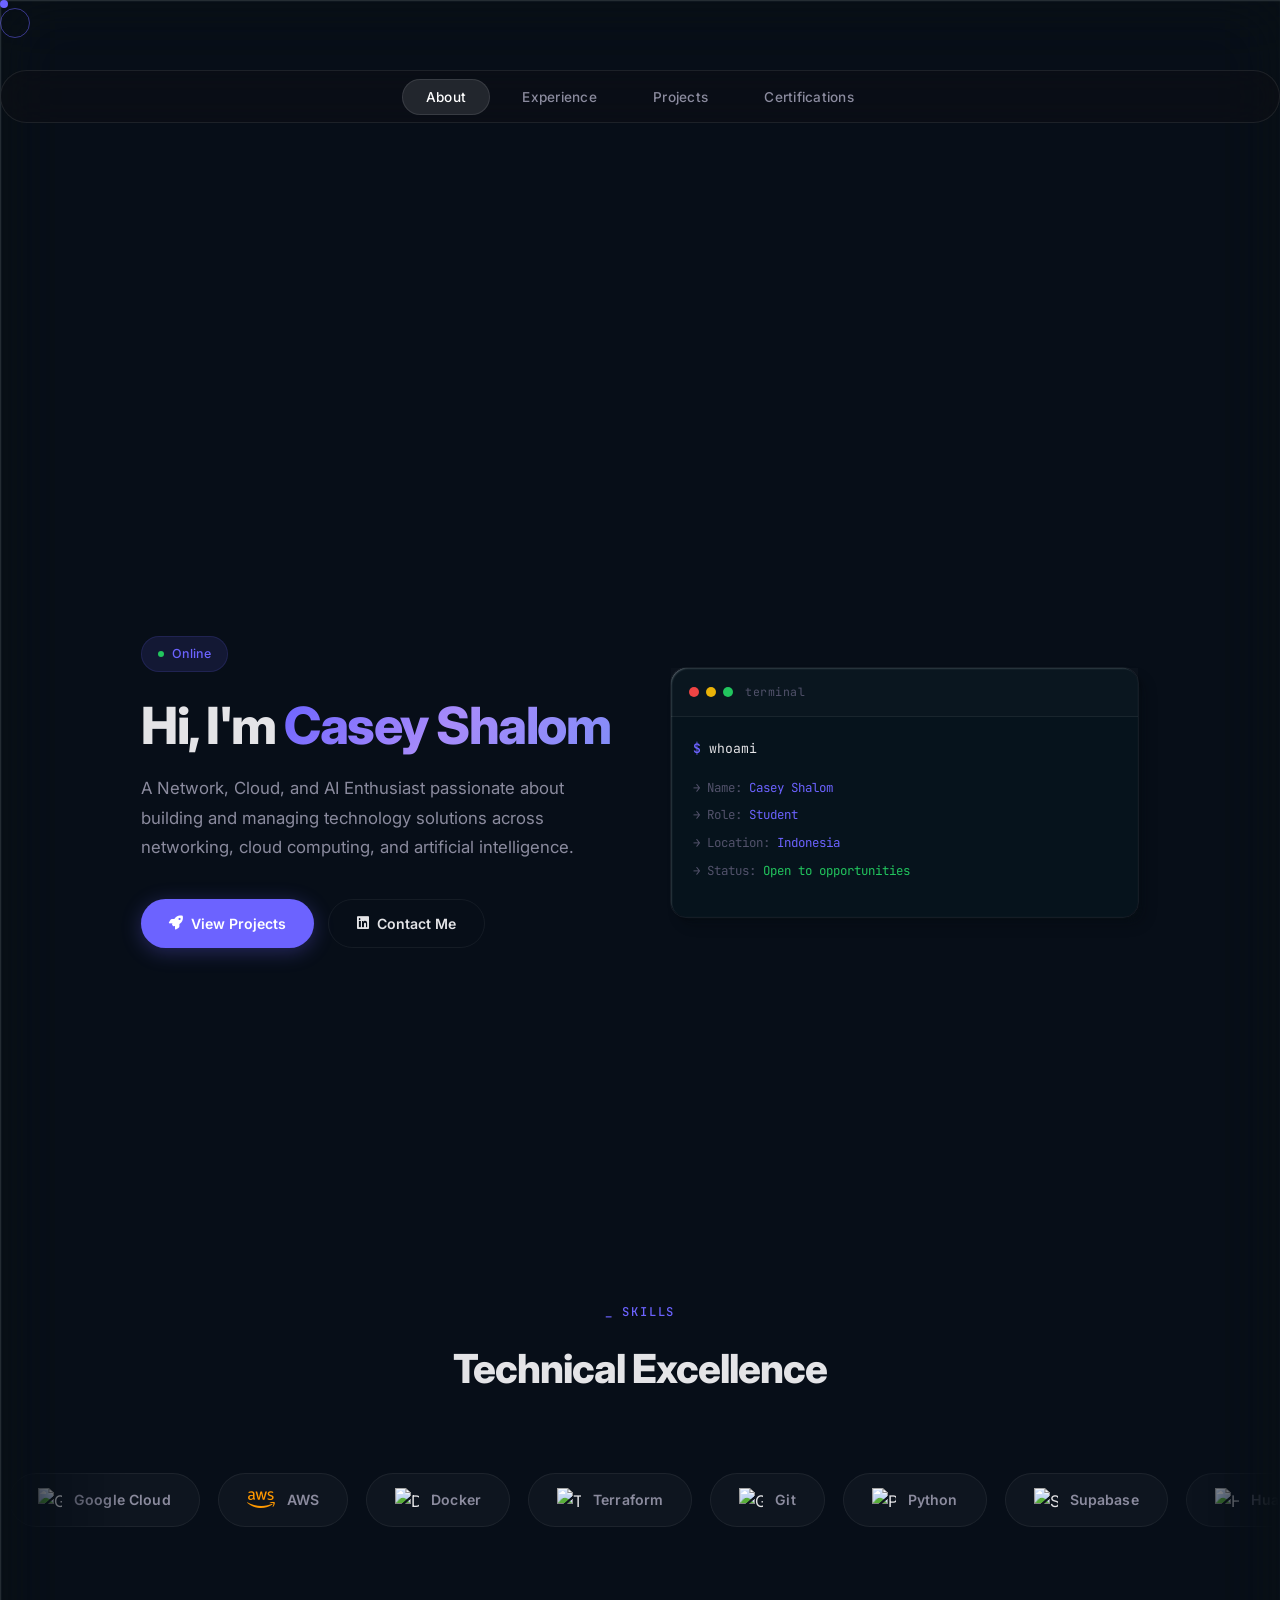
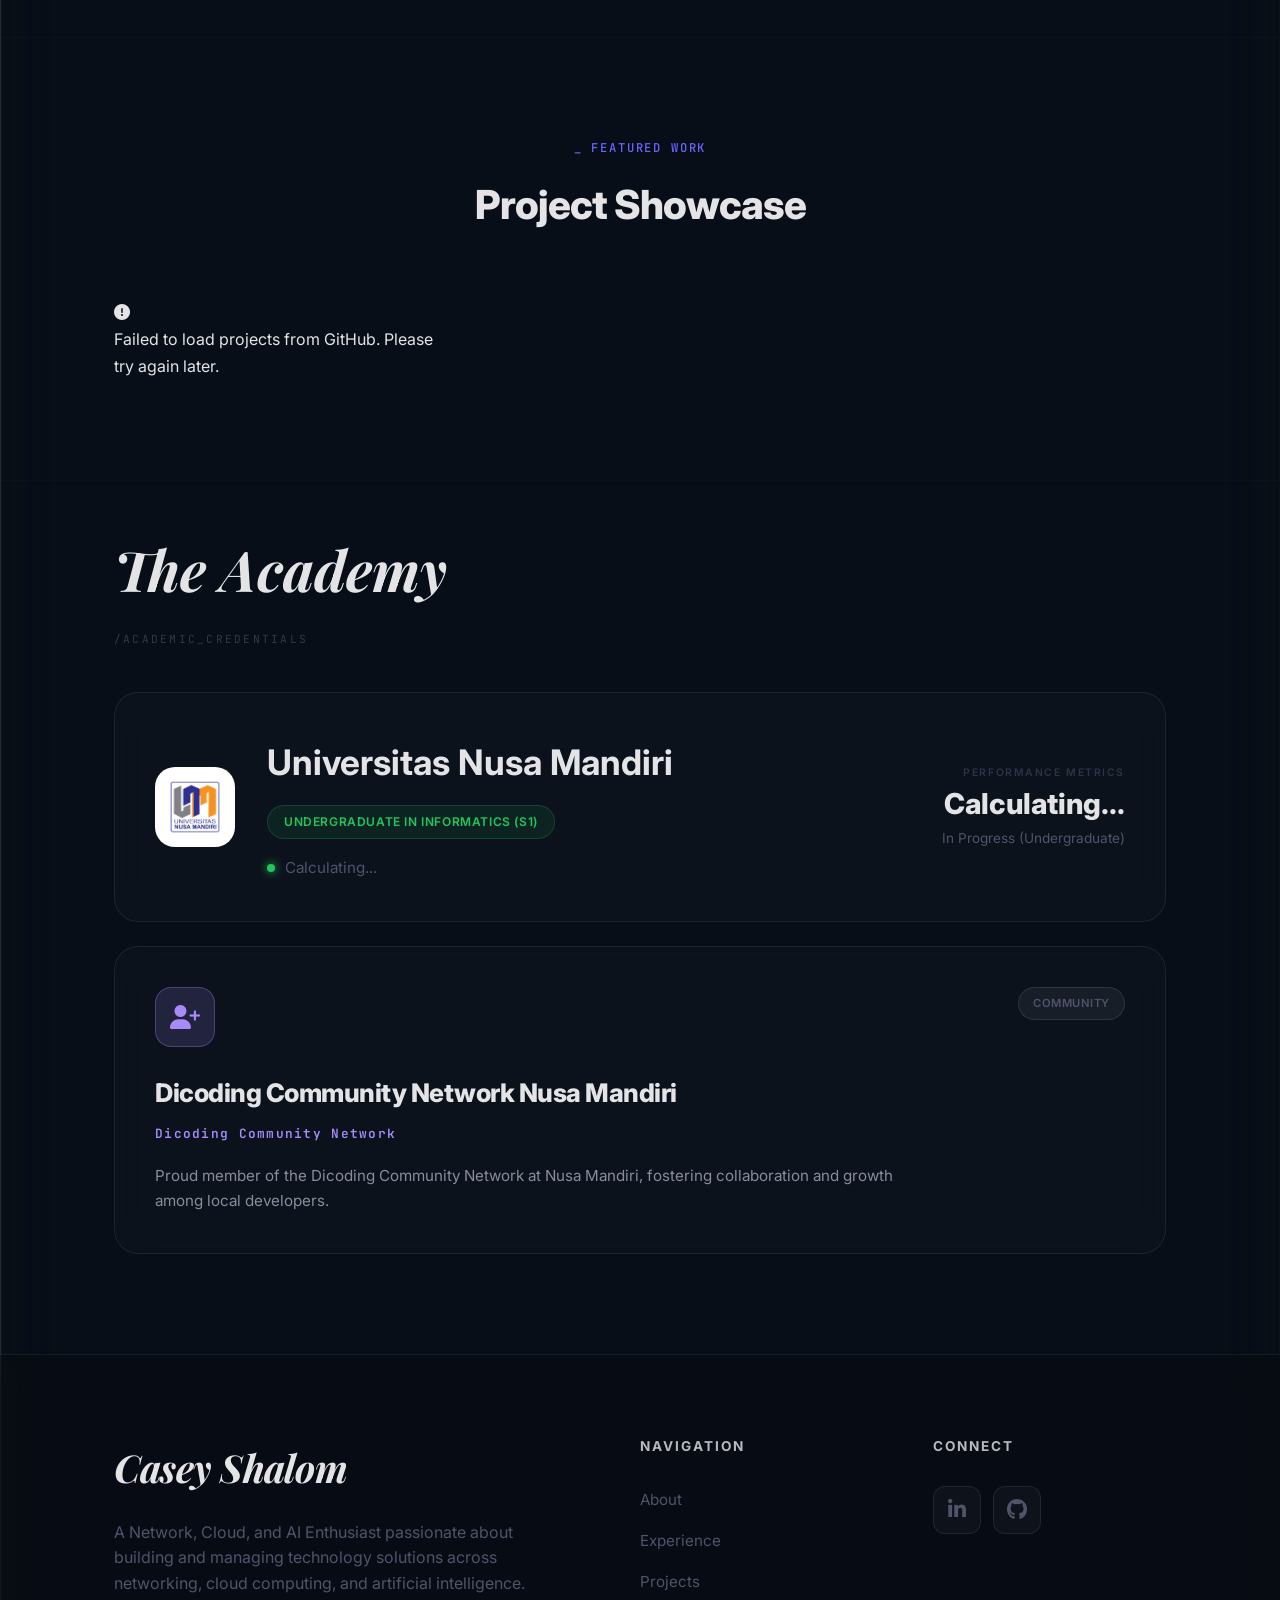
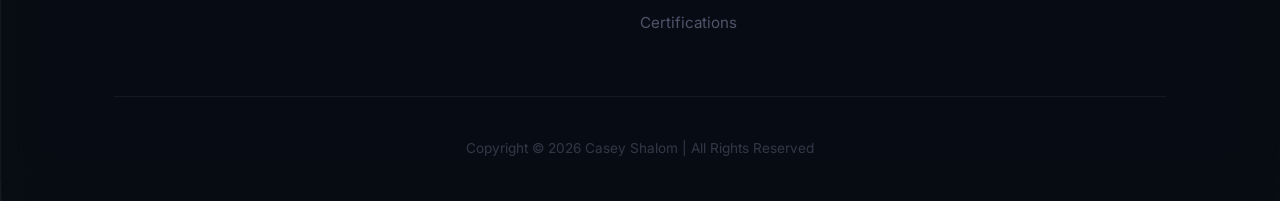
==== commit 5e9282d8: "commit file" ====
--- a/index.html
+++ b/index.html
@@ -7,7 +7,7 @@
     <title>Casey Shalom | Student & Learner</title>
     <meta name="description"
         content="Personal portfolio — Developer & Engineer. Building digital solutions with passion and precision.">
-    <link rel="stylesheet" href="assets/css/style.css?v=2.3">
+    <link rel="stylesheet" href="assets/css/style.css?v=2.4">
     <link rel="preconnect" href="https://fonts.googleapis.com">
     <link rel="preconnect" href="https://fonts.googleapis.com">
     <link rel="preconnect" href="https://fonts.gstatic.com" crossorigin>
@@ -26,6 +26,12 @@
 
     <!-- Vanta Background -->
     <div id="vanta-bg" style="position: fixed; z-index: 0; top: 0; left: 0; width: 100vw; height: 100vh; opacity: 0.4;"></div>
+
+    <!-- Video Background for Glass3D effect -->
+    <video id="bg-video" autoplay muted loop playsinline
+        style="position: fixed; z-index: -1; top: 0; left: 0; width: 100vw; height: 100vh; object-fit: cover; opacity: 0.55; pointer-events: none;">
+        <source src="https://cdn.coverr.co/videos/coverr-abstract-liquid-metal-waves-5560/1080p.mp4" type="video/mp4">
+    </video>
 
     <!-- Floating Navigation -->
     <nav id="navbar" class="navbar">
@@ -81,7 +87,7 @@
                     </div>
                 </div>
                 <div class="hero__terminal">
-                    <div class="terminal">
+                    <div class="terminal glass3d">
                         <div class="terminal__header">
                             <div class="terminal__dots">
                                 <span class="terminal__dot terminal__dot--red"></span>
--- a/assets/css/style.css
+++ b/assets/css/style.css
@@ -461,13 +461,13 @@
 }
 
 .terminal {
-    background: var(--bg-card);
+    background: transparent;
     border: 1px solid var(--border);
     border-radius: var(--radius-lg);
-    overflow: hidden;
-    box-shadow: 0 20px 60px rgba(0, 0, 0, 0.3);
-    backdrop-filter: blur(10px);
-    -webkit-backdrop-filter: blur(10px);
+    overflow: visible;
+    box-shadow: none;
+    backdrop-filter: none;
+    -webkit-backdrop-filter: none;
 }
 
 .terminal__header {
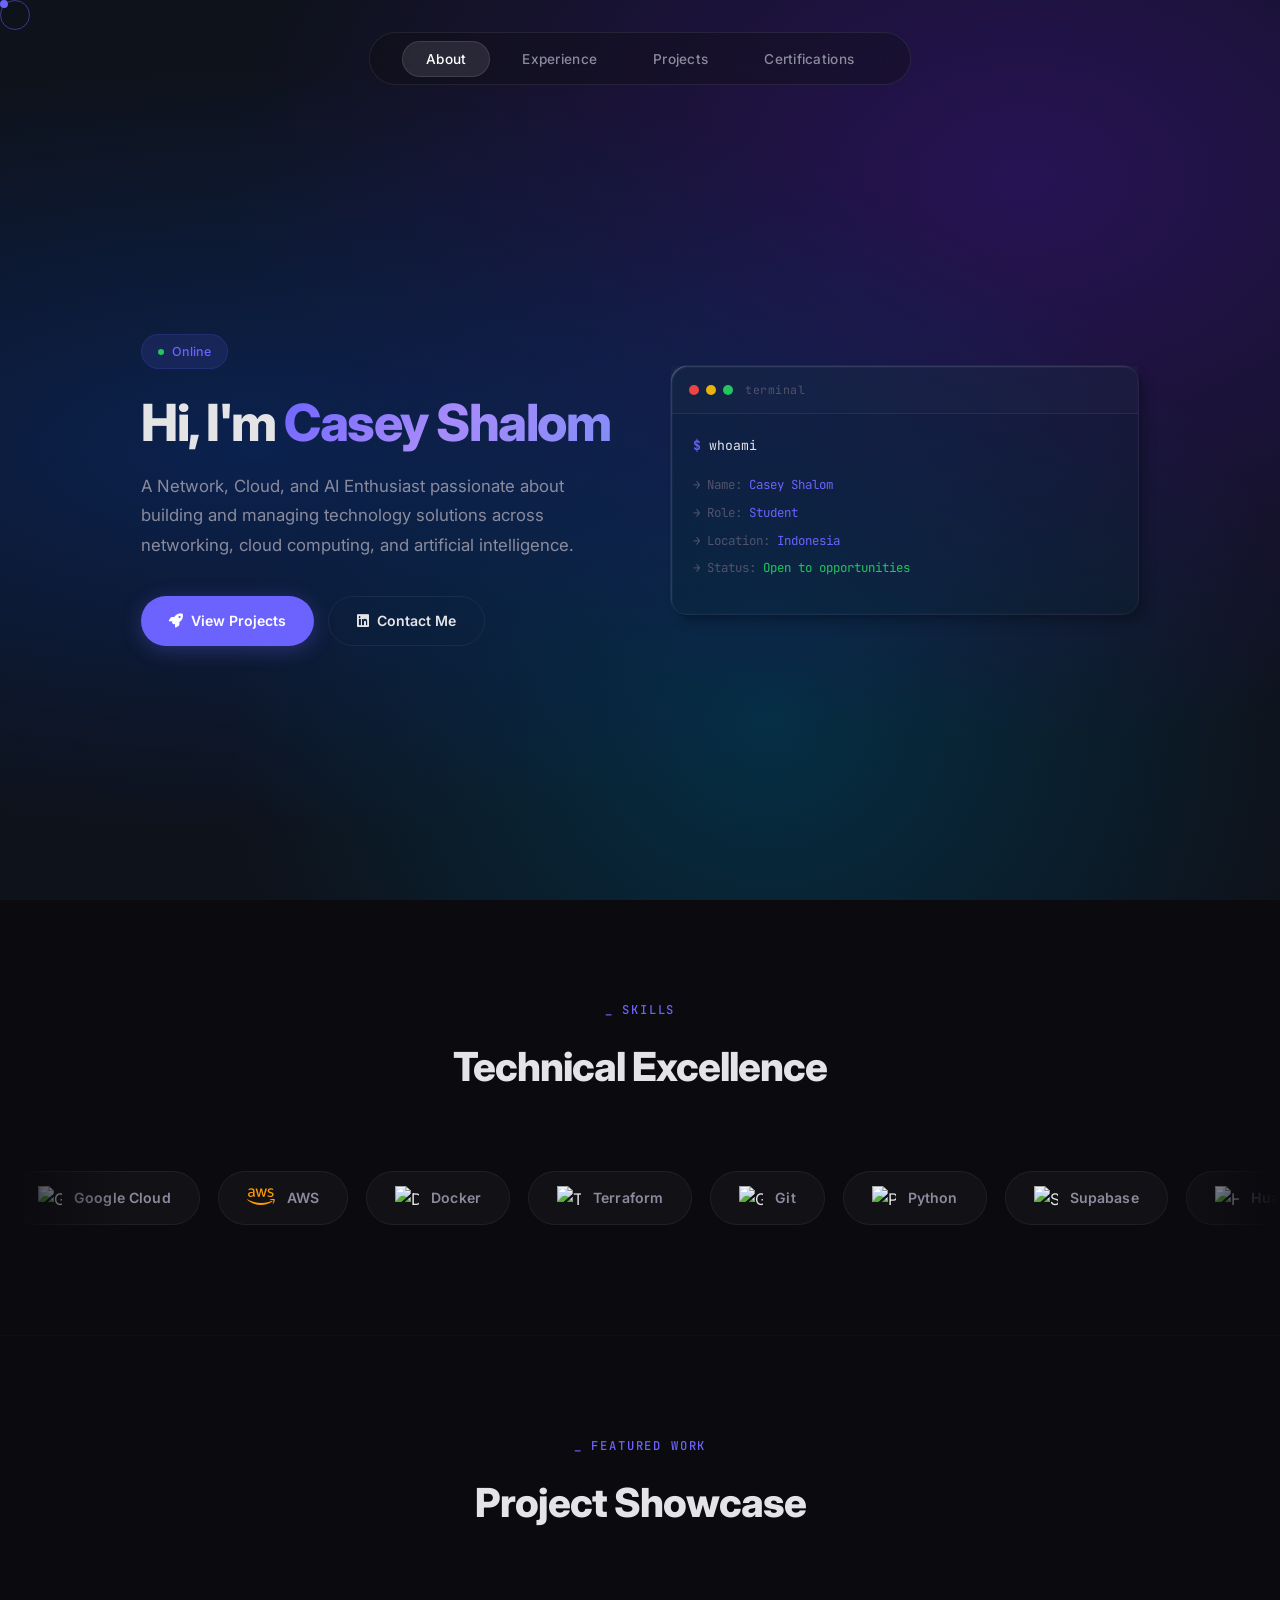
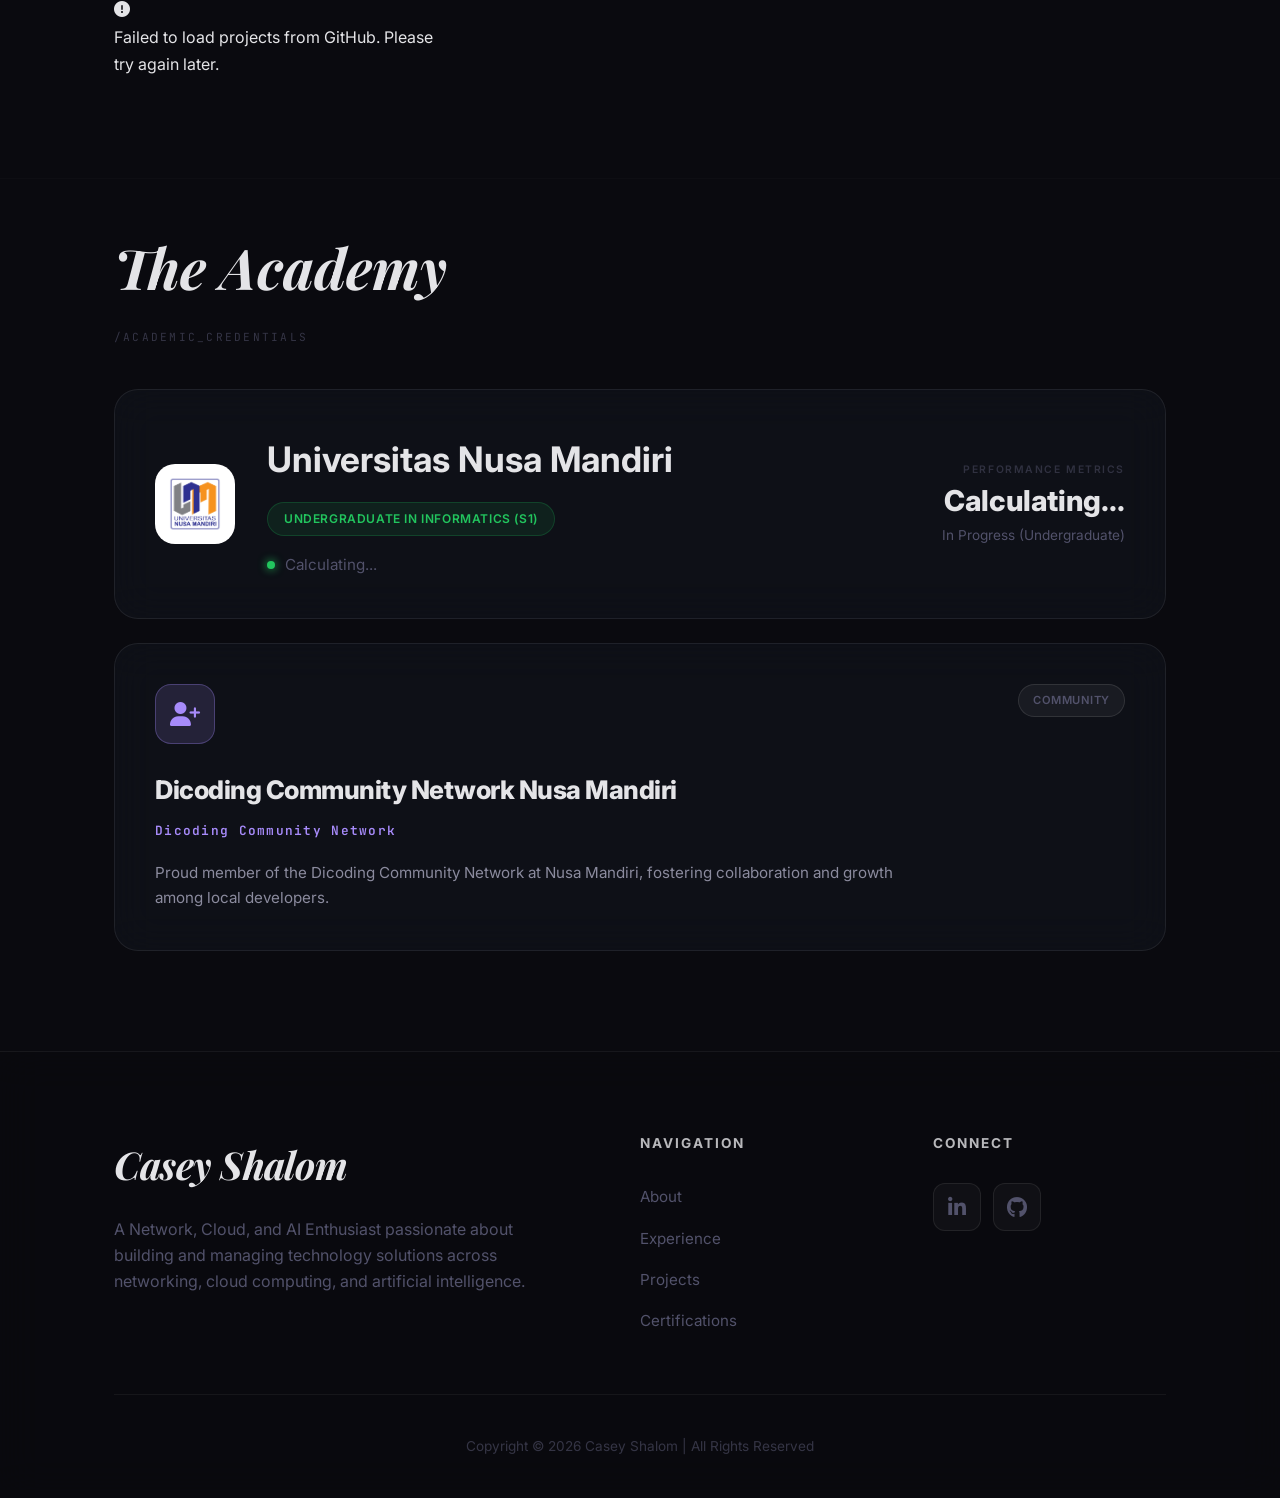
==== commit 3e85594e: "commit file" ====
--- a/index.html
+++ b/index.html
@@ -7,7 +7,7 @@
     <title>Casey Shalom | Student & Learner</title>
     <meta name="description"
         content="Personal portfolio — Developer & Engineer. Building digital solutions with passion and precision.">
-    <link rel="stylesheet" href="assets/css/style.css?v=2.4">
+    <link rel="stylesheet" href="assets/css/style.css?v=2.5">
     <link rel="preconnect" href="https://fonts.googleapis.com">
     <link rel="preconnect" href="https://fonts.googleapis.com">
     <link rel="preconnect" href="https://fonts.gstatic.com" crossorigin>
@@ -19,19 +19,16 @@
     <script src="https://cdn.jsdelivr.net/npm/vanta@latest/dist/vanta.net.min.js"></script>
 </head>
 
-<body class="glass3d">
+<body>
     <!-- Custom Cursor -->
     <div class="cursor" id="cursor"></div>
     <div class="cursor-follower" id="cursor-follower"></div>
 
+    <!-- Animated Background for Glass3D effect -->
+    <div id="animated-bg" style="position: fixed; z-index: -1; top: 0; left: 0; width: 100vw; height: 100vh; pointer-events: none;"></div>
+
     <!-- Vanta Background -->
     <div id="vanta-bg" style="position: fixed; z-index: 0; top: 0; left: 0; width: 100vw; height: 100vh; opacity: 0.4;"></div>
-
-    <!-- Video Background for Glass3D effect -->
-    <video id="bg-video" autoplay muted loop playsinline
-        style="position: fixed; z-index: -1; top: 0; left: 0; width: 100vw; height: 100vh; object-fit: cover; opacity: 0.55; pointer-events: none;">
-        <source src="https://cdn.coverr.co/videos/coverr-abstract-liquid-metal-waves-5560/1080p.mp4" type="video/mp4">
-    </video>
 
     <!-- Floating Navigation -->
     <nav id="navbar" class="navbar">
--- a/assets/css/style.css
+++ b/assets/css/style.css
@@ -1945,6 +1945,25 @@
         padding: 16px;
         min-height: 160px;
     }
+}
+
+/* ========================================
+   Animated Background (for Glass3D backdrop-filter)
+   ======================================== */
+#animated-bg {
+    background:
+        radial-gradient(ellipse at 20% 50%, hsl(220 80% 20% / 0.8) 0%, transparent 60%),
+        radial-gradient(ellipse at 80% 20%, hsl(260 70% 25% / 0.7) 0%, transparent 55%),
+        radial-gradient(ellipse at 60% 80%, hsl(200 90% 15% / 0.9) 0%, transparent 50%),
+        hsl(220 30% 8%);
+    animation: bgShift 12s ease-in-out infinite alternate;
+}
+
+@keyframes bgShift {
+    0%   { filter: hue-rotate(0deg) brightness(1); }
+    33%  { filter: hue-rotate(15deg) brightness(1.1); }
+    66%  { filter: hue-rotate(-10deg) brightness(0.95); }
+    100% { filter: hue-rotate(20deg) brightness(1.05); }
 }
 
 /* ========================================
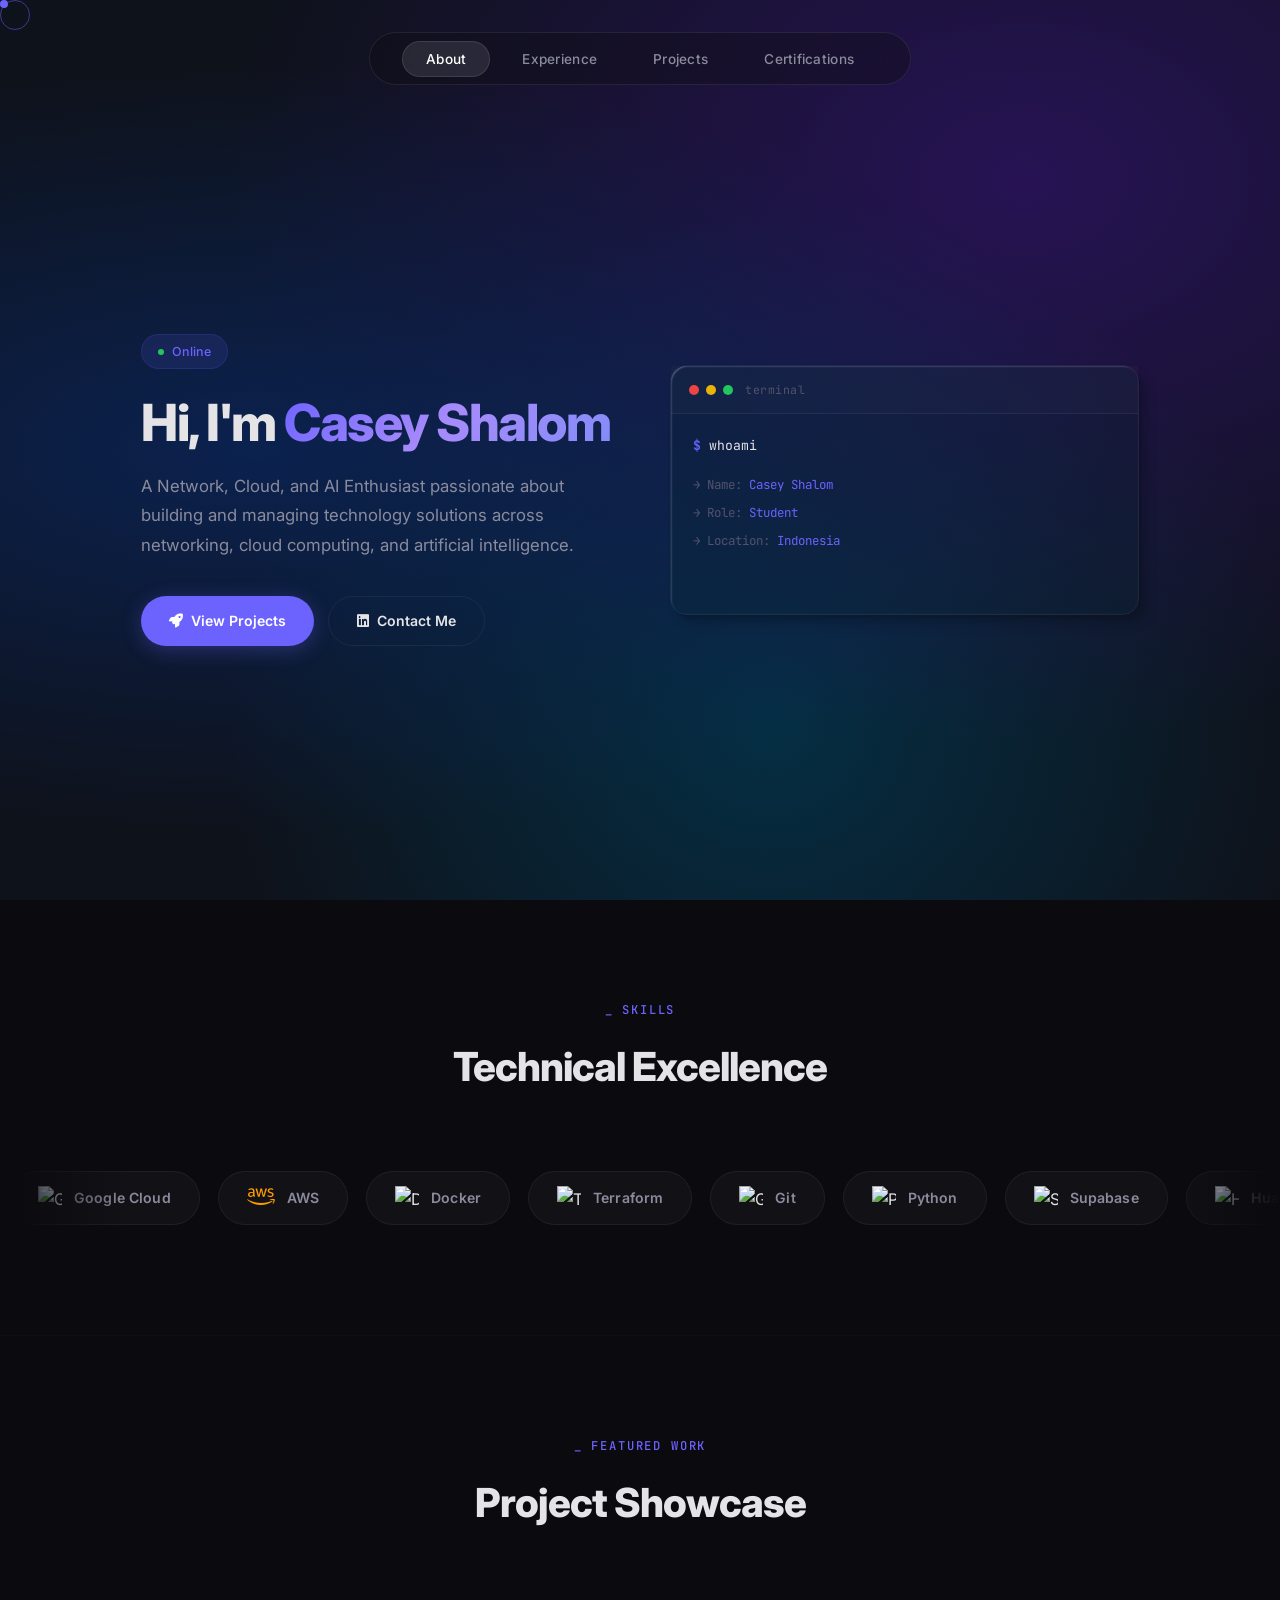
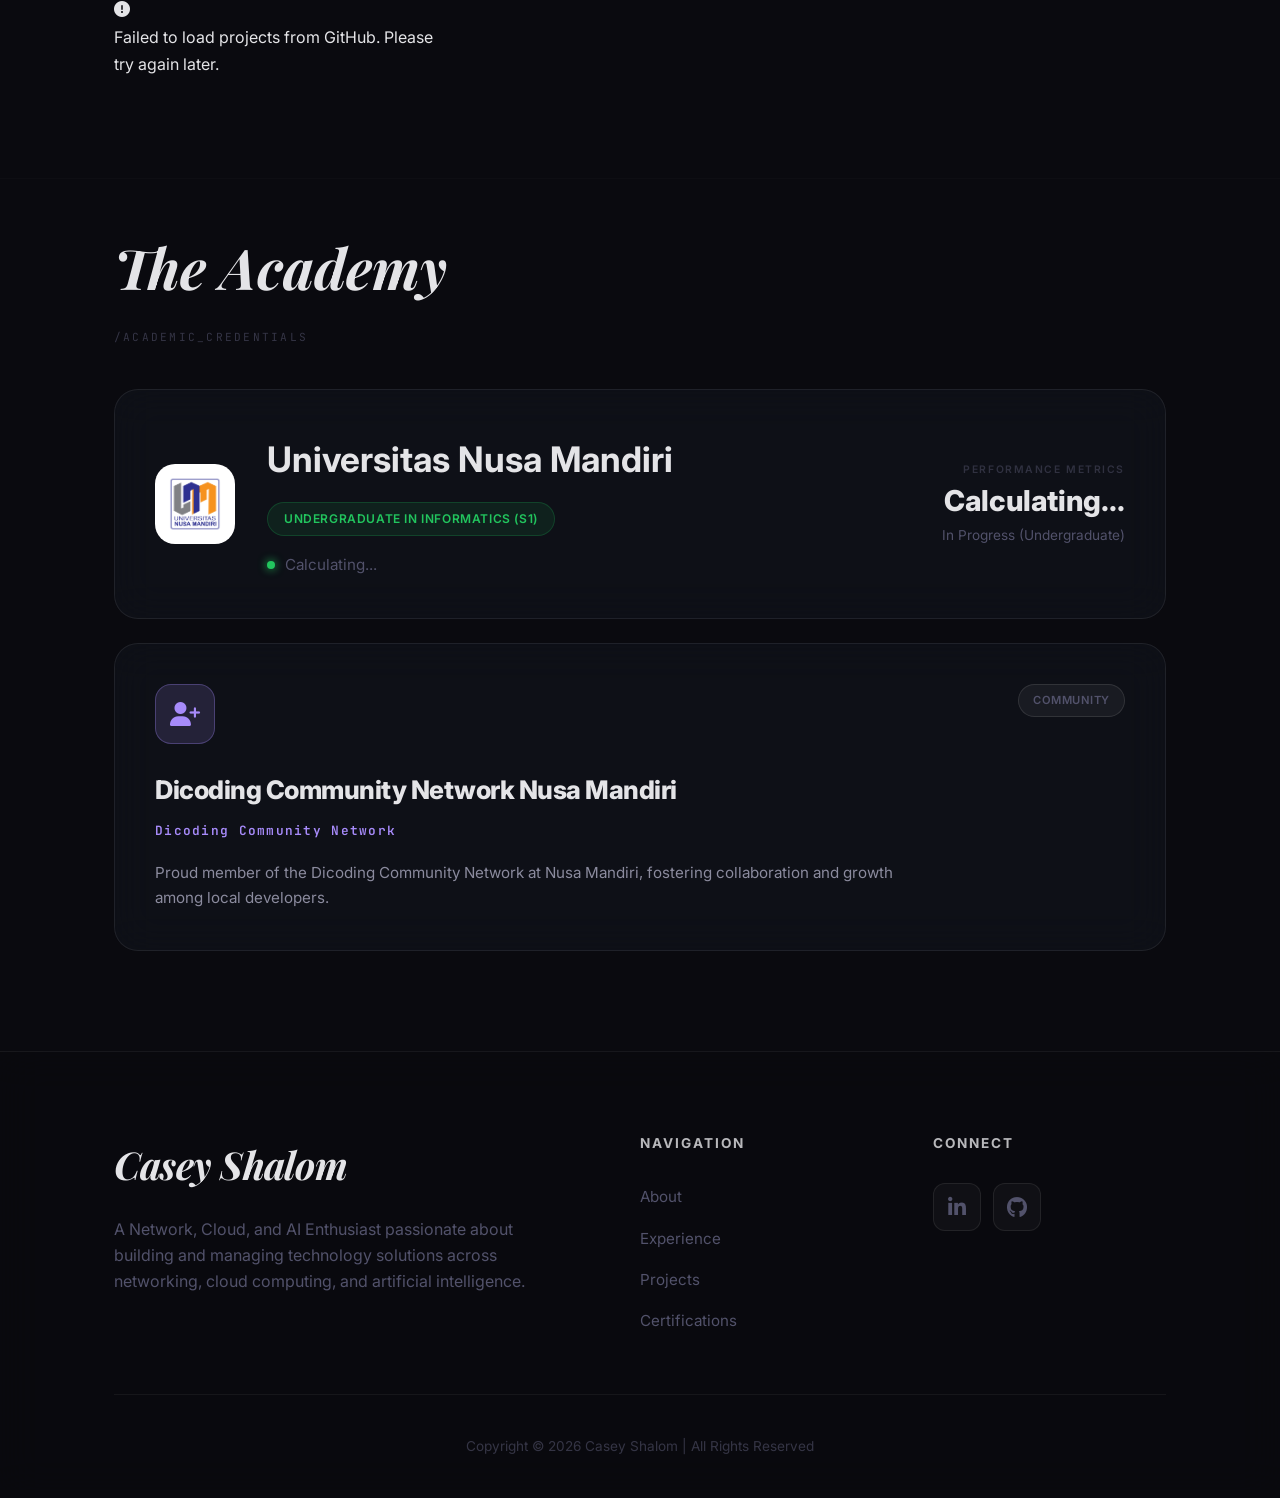
==== commit 9b877a0c: "commit file" ====
--- a/index.html
+++ b/index.html
@@ -27,6 +27,12 @@
     <!-- Animated Background for Glass3D effect -->
     <div id="animated-bg" style="position: fixed; z-index: -1; top: 0; left: 0; width: 100vw; height: 100vh; pointer-events: none;"></div>
 
+    <!-- Video Background -->
+    <video autoplay loop muted playsinline
+        style="position: fixed; z-index: -1; top: 0; left: 0; width: 100vw; height: 100vh; object-fit: cover; opacity: 0.5; pointer-events: none;"
+        src="https://assets.mixkit.co/videos/preview/mixkit-wavy-water-surface-background-42171-large.mp4">
+    </video>
+
     <!-- Vanta Background -->
     <div id="vanta-bg" style="position: fixed; z-index: 0; top: 0; left: 0; width: 100vw; height: 100vh; opacity: 0.4;"></div>
 
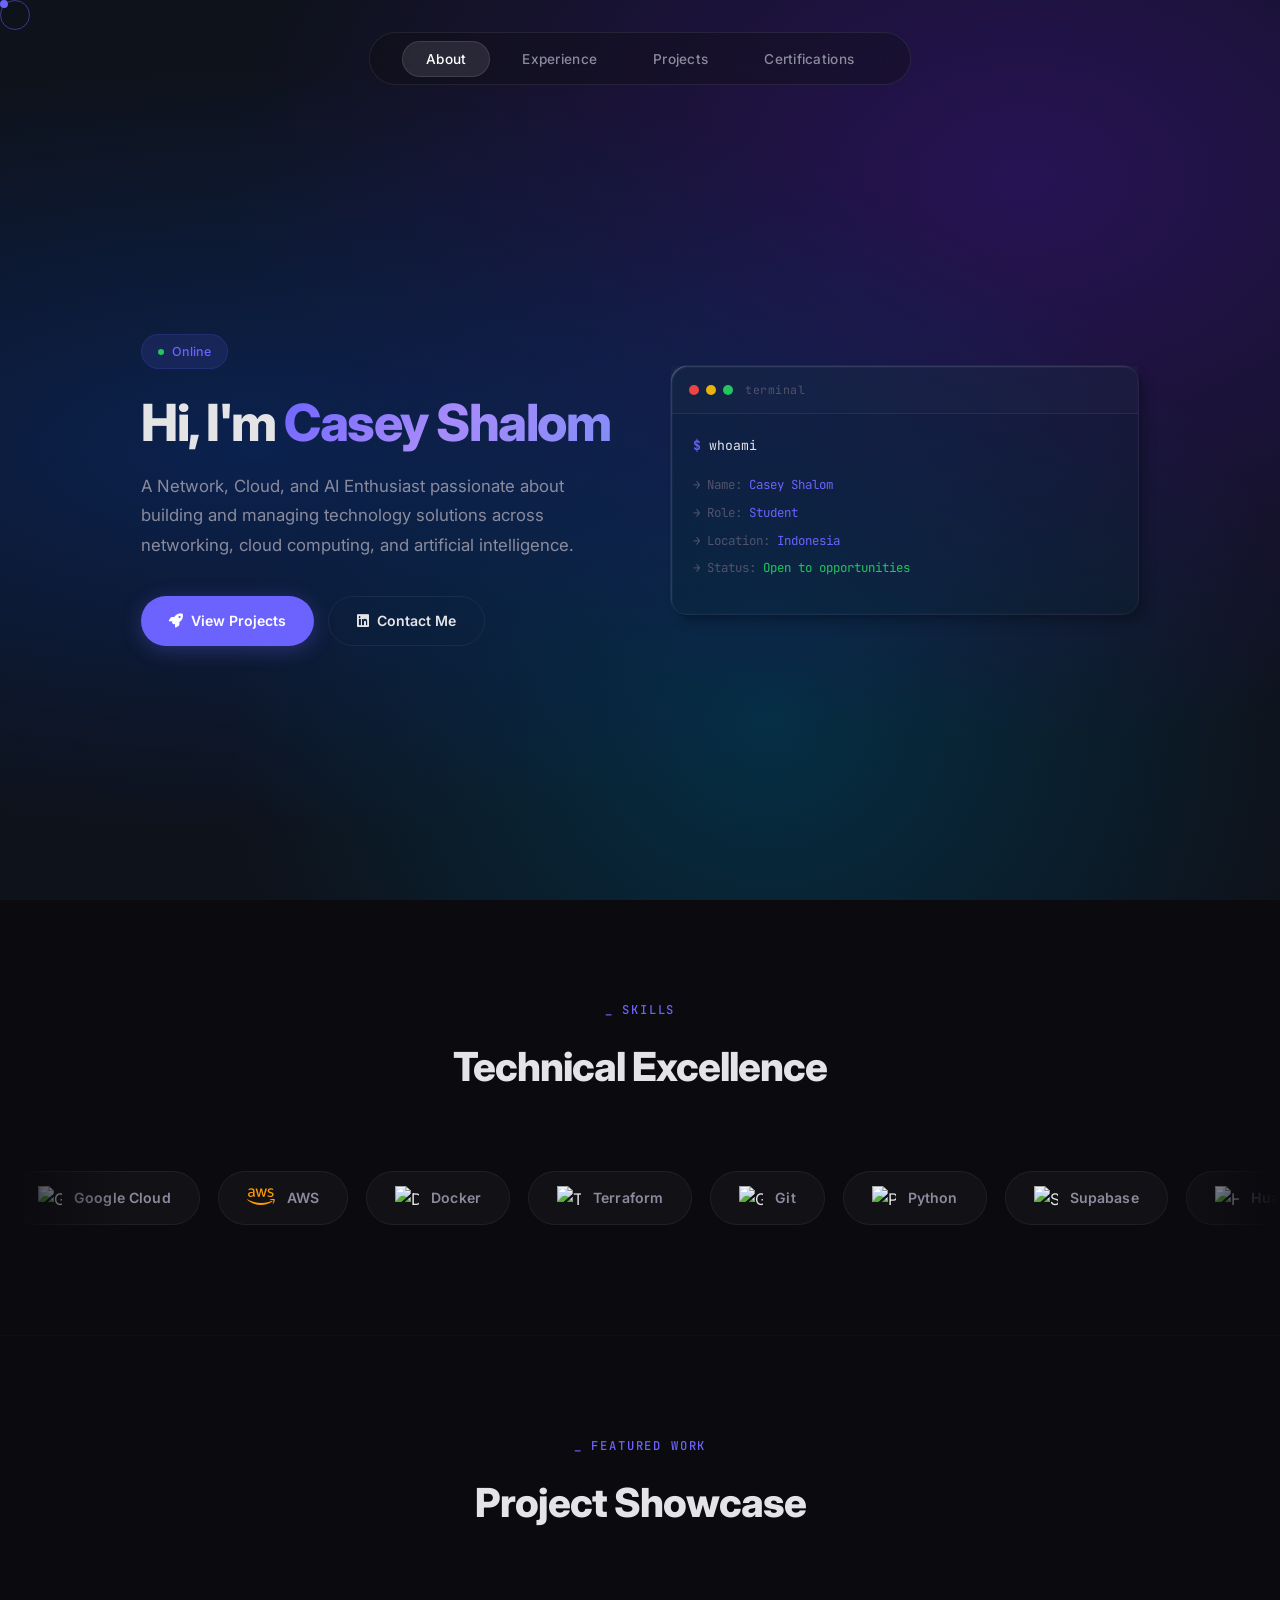
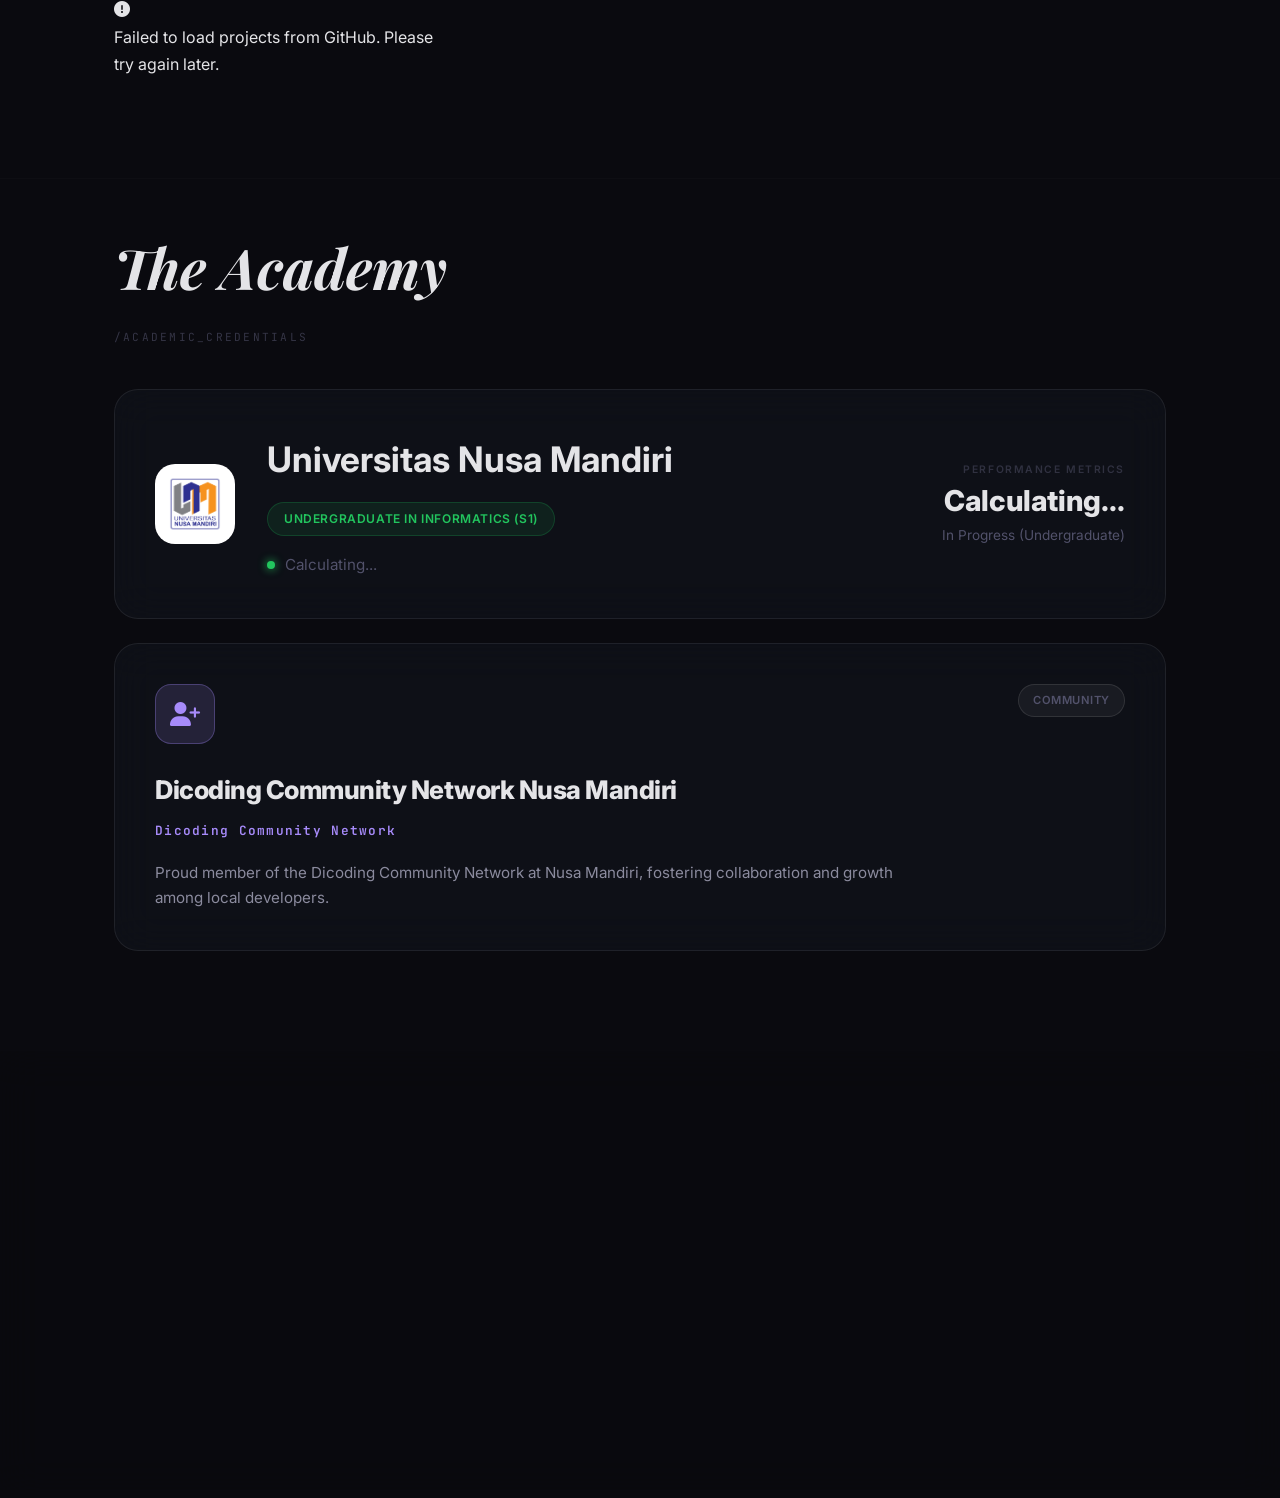
==== commit b33c8197: "commit file" ====
--- a/index.html
+++ b/index.html
@@ -30,7 +30,7 @@
     <!-- Video Background -->
     <video autoplay loop muted playsinline
         style="position: fixed; z-index: -1; top: 0; left: 0; width: 100vw; height: 100vh; object-fit: cover; opacity: 0.5; pointer-events: none;"
-        src="https://assets.mixkit.co/videos/preview/mixkit-wavy-water-surface-background-42171-large.mp4">
+        src="assets/water-bg.mp4">
     </video>
 
     <!-- Vanta Background -->
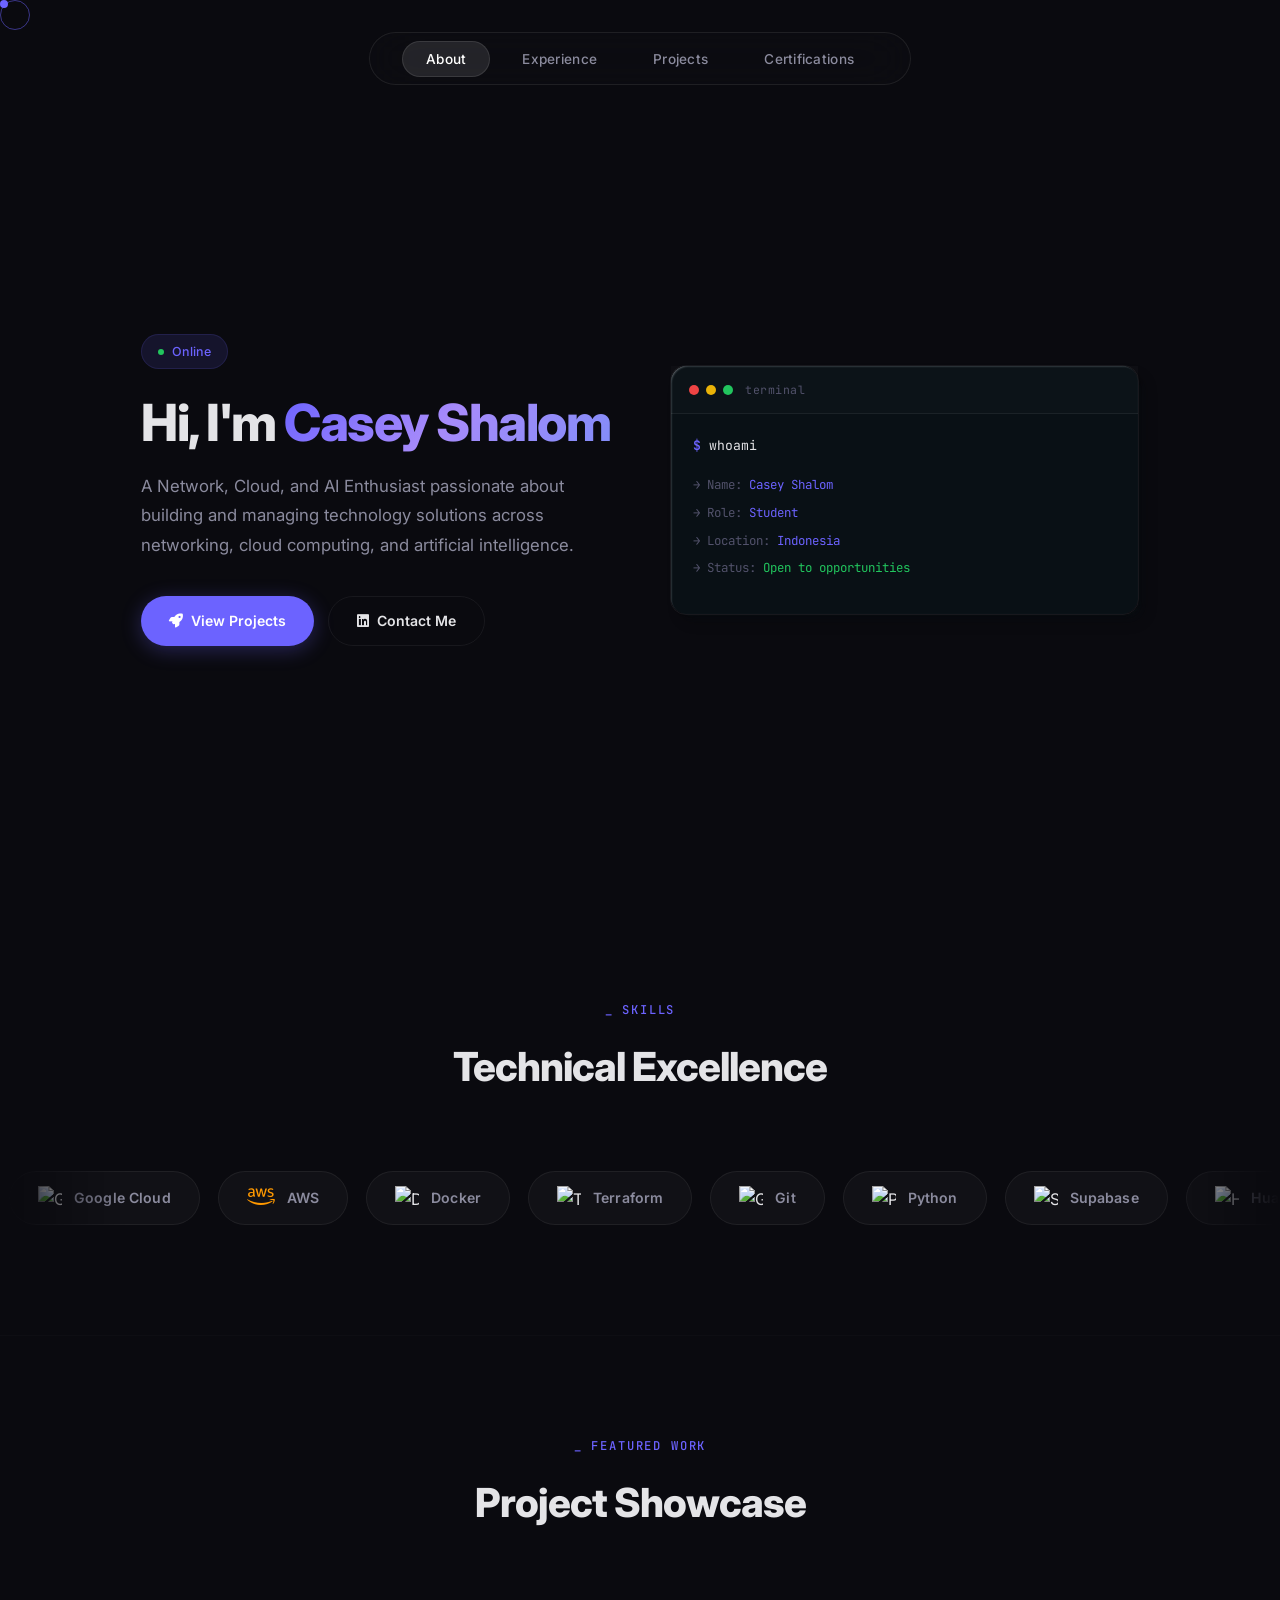
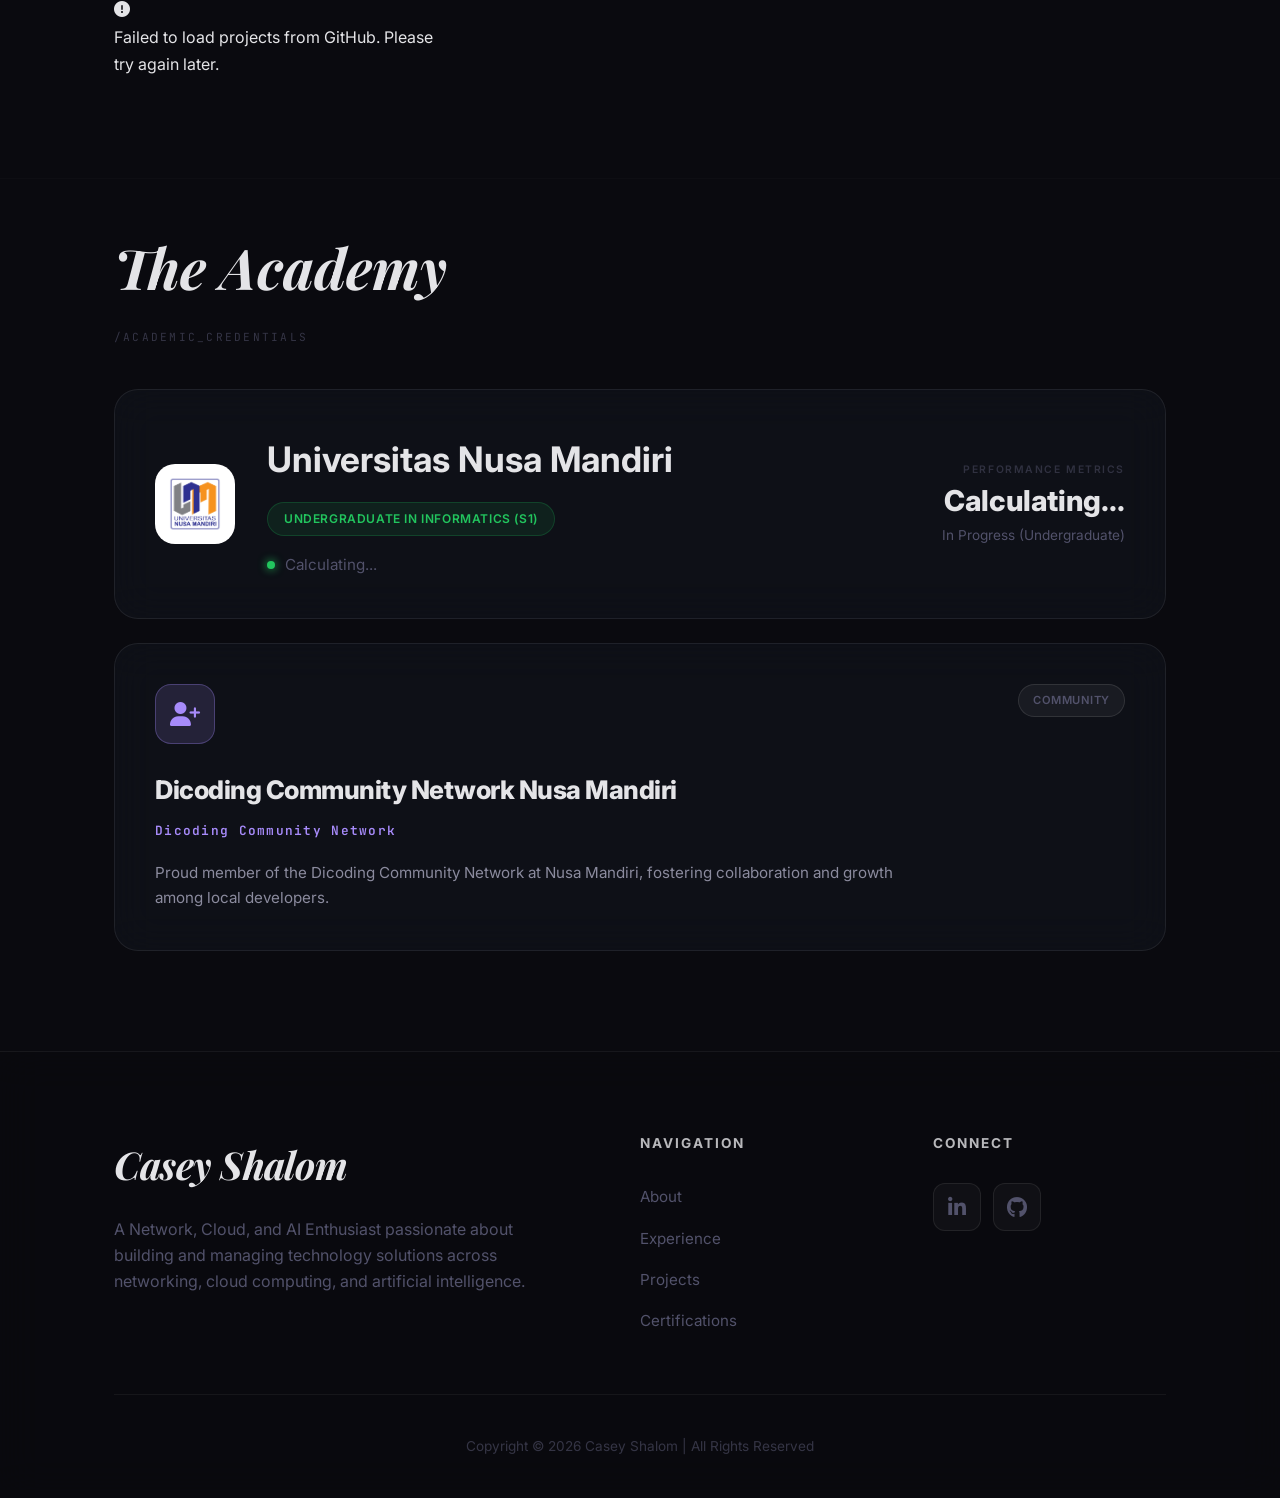
==== commit 4ff78e4d: "commit file" ====
--- a/index.html
+++ b/index.html
@@ -15,26 +15,18 @@
         href="https://fonts.googleapis.com/css2?family=Inter:wght@300;400;500;600;700;800&family=JetBrains+Mono:wght@400;500;600&family=Playfair+Display:ital,wght@1,700&display=swap"
         rel="stylesheet">
     <link rel="stylesheet" href="https://cdnjs.cloudflare.com/ajax/libs/font-awesome/6.5.0/css/all.min.css">
-    <script src="https://cdnjs.cloudflare.com/ajax/libs/three.js/r134/three.min.js"></script>
-    <script src="https://cdn.jsdelivr.net/npm/vanta@latest/dist/vanta.net.min.js"></script>
 </head>
 
 <body>
     <!-- Custom Cursor -->
     <div class="cursor" id="cursor"></div>
     <div class="cursor-follower" id="cursor-follower"></div>
-
-    <!-- Animated Background for Glass3D effect -->
-    <div id="animated-bg" style="position: fixed; z-index: -1; top: 0; left: 0; width: 100vw; height: 100vh; pointer-events: none;"></div>
 
     <!-- Video Background -->
     <video autoplay loop muted playsinline
         style="position: fixed; z-index: -1; top: 0; left: 0; width: 100vw; height: 100vh; object-fit: cover; opacity: 0.5; pointer-events: none;"
         src="assets/water-bg.mp4">
     </video>
-
-    <!-- Vanta Background -->
-    <div id="vanta-bg" style="position: fixed; z-index: 0; top: 0; left: 0; width: 100vw; height: 100vh; opacity: 0.4;"></div>
 
     <!-- Floating Navigation -->
     <nav id="navbar" class="navbar">
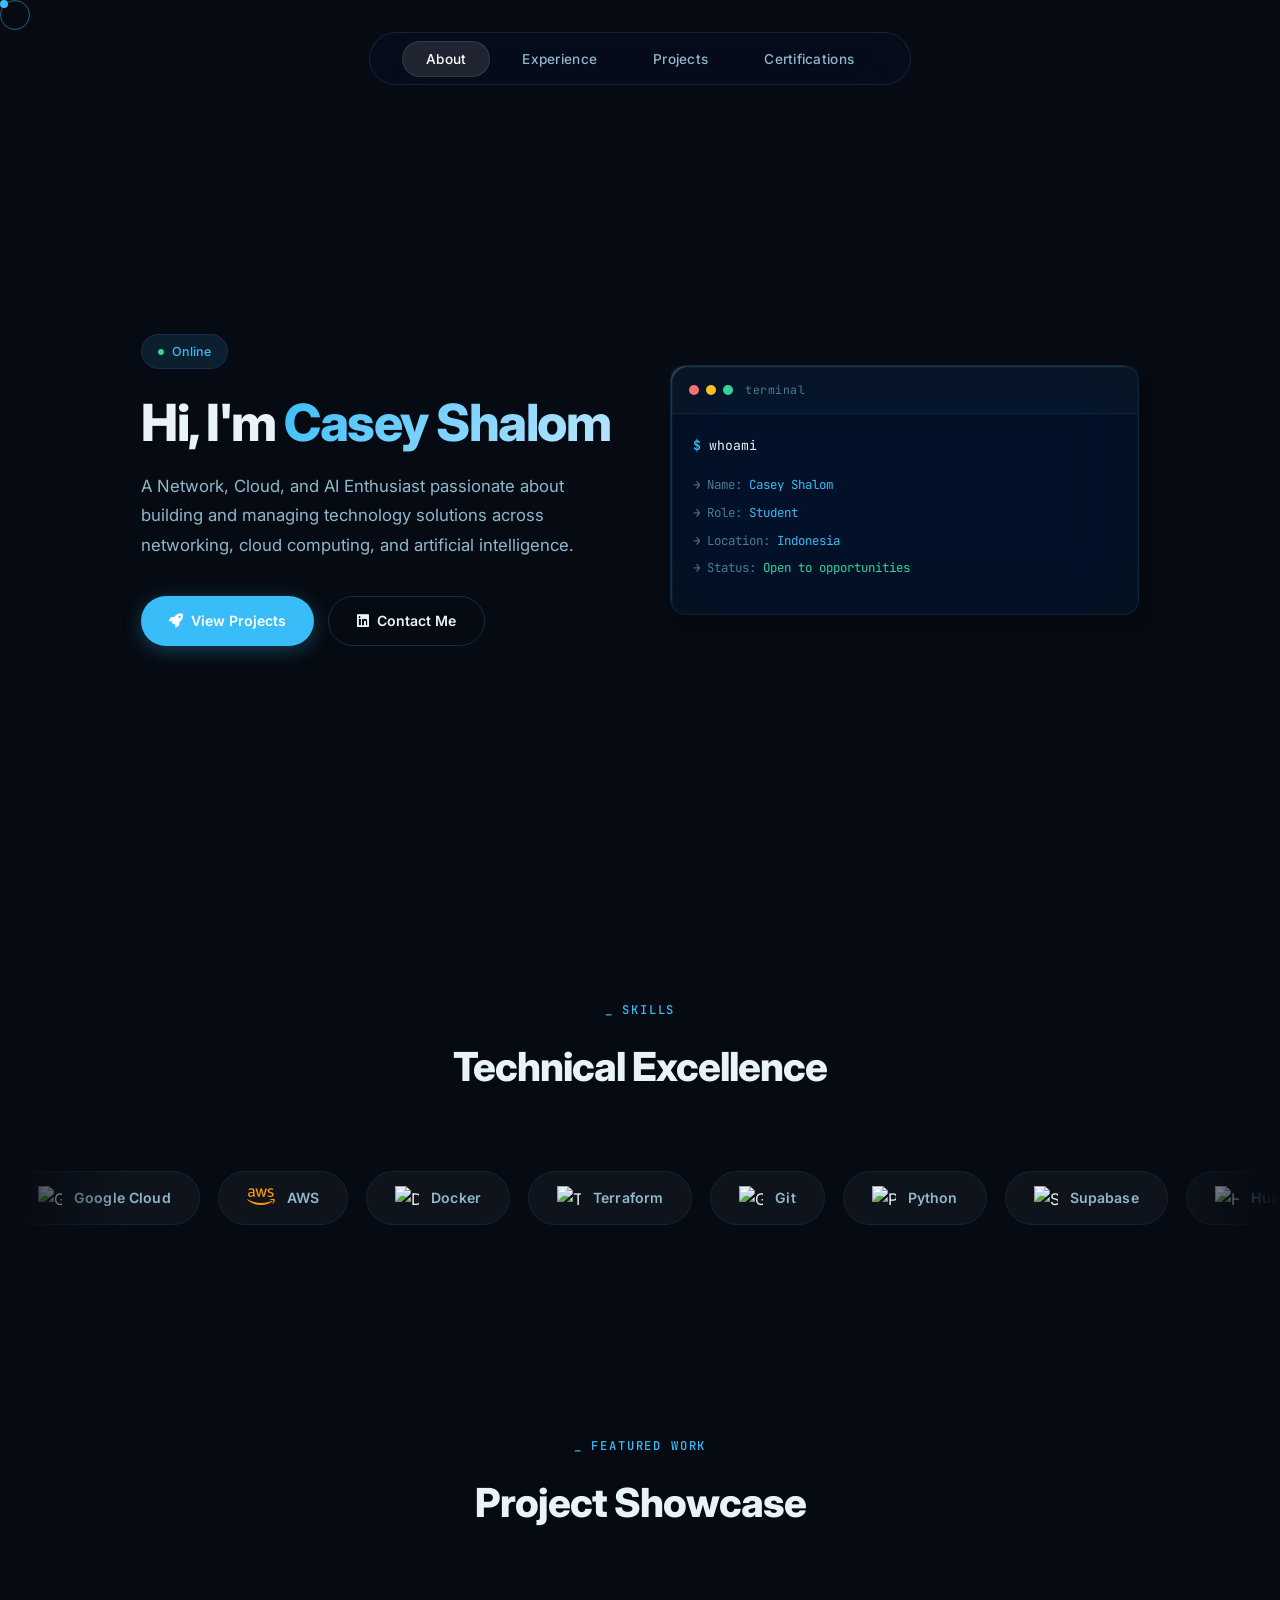
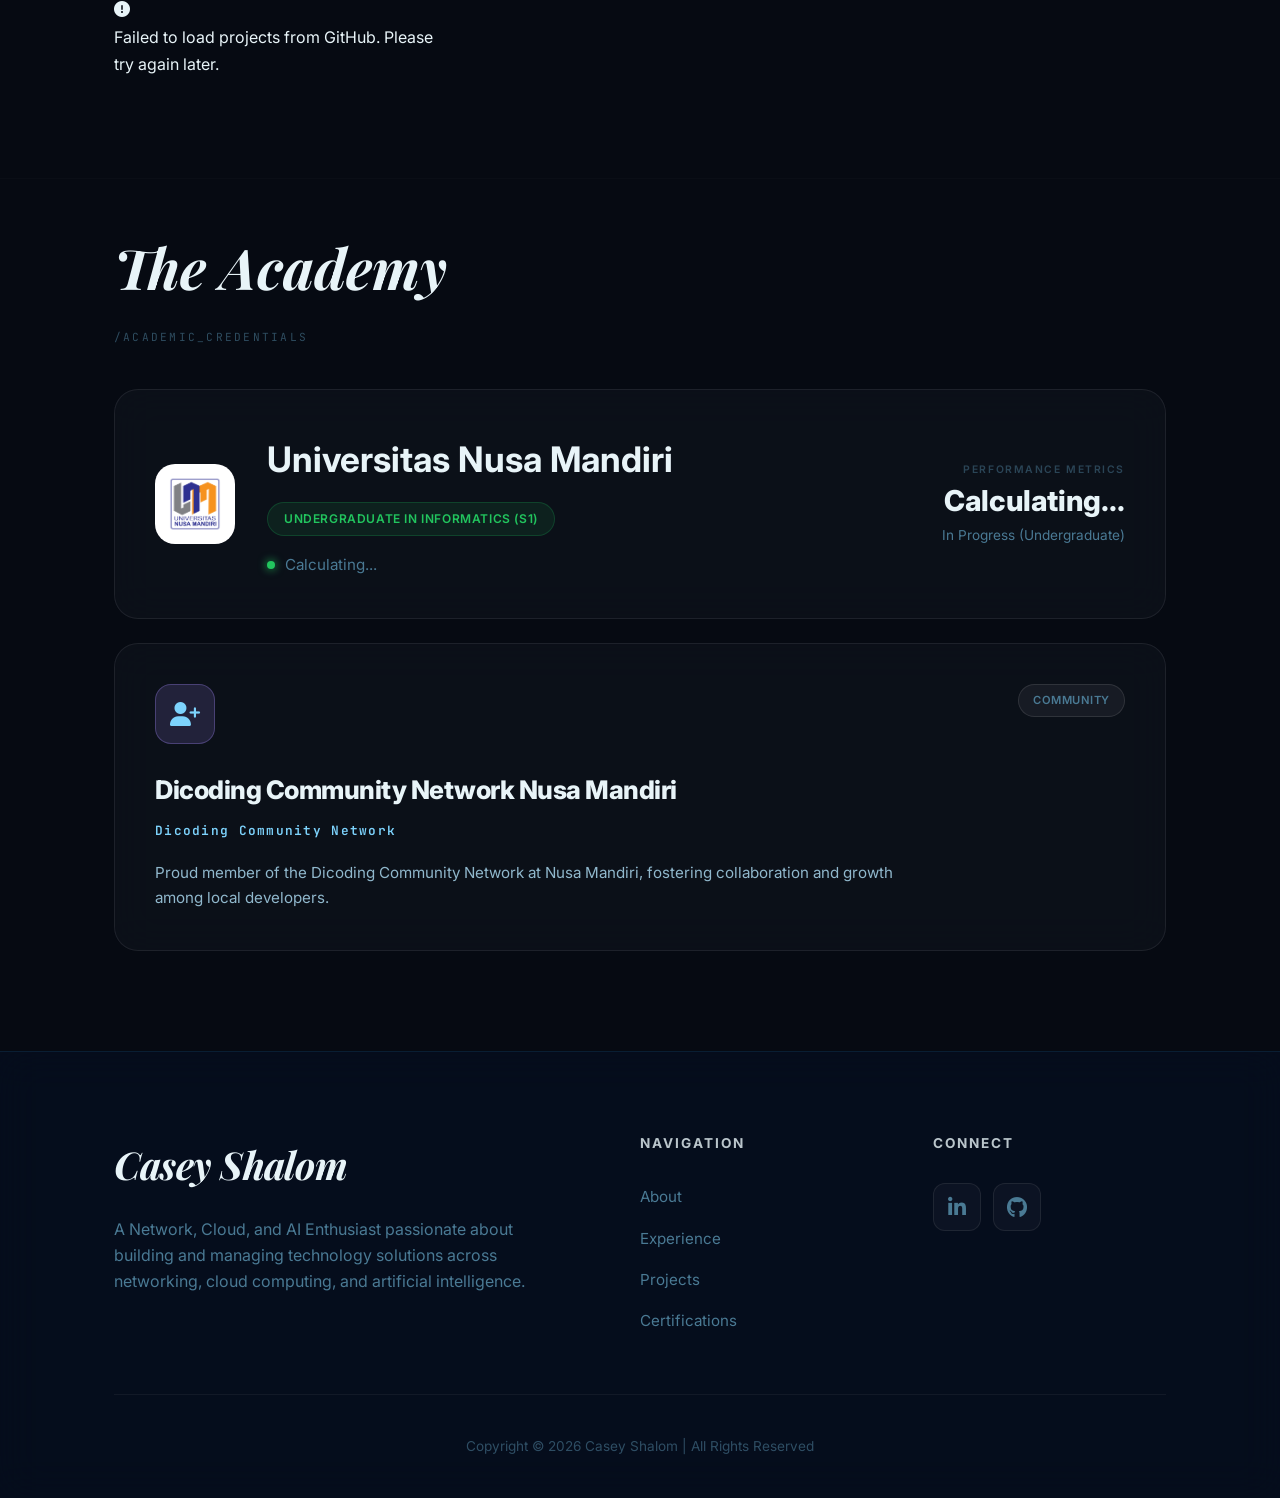
==== commit ae177b2b: "commit file" ====
--- a/index.html
+++ b/index.html
@@ -7,7 +7,7 @@
     <title>Casey Shalom | Student & Learner</title>
     <meta name="description"
         content="Personal portfolio — Developer & Engineer. Building digital solutions with passion and precision.">
-    <link rel="stylesheet" href="assets/css/style.css?v=2.5">
+    <link rel="stylesheet" href="assets/css/style.css?v=2.6">
     <link rel="preconnect" href="https://fonts.googleapis.com">
     <link rel="preconnect" href="https://fonts.googleapis.com">
     <link rel="preconnect" href="https://fonts.gstatic.com" crossorigin>
--- a/assets/css/style.css
+++ b/assets/css/style.css
@@ -2,29 +2,29 @@
    CSS Variables / Design Tokens
    ======================================== */
 :root {
-    /* Colors */
-    --bg-primary: #0a0a0f;
-    --bg-secondary: #10101a;
-    --bg-card: rgba(16, 16, 26, 0.6);
-    --bg-card-hover: rgba(24, 24, 40, 0.8);
-    --bg-glass: rgba(255, 255, 255, 0.03);
-    --bg-glass-hover: rgba(255, 255, 255, 0.06);
-
-    --text-primary: #e4e4e7;
-    --text-secondary: #8b8b9e;
-    --text-muted: #52526b;
-
-    --accent: #6c63ff;
-    --accent-soft: rgba(108, 99, 255, 0.12);
-    --accent-glow: rgba(108, 99, 255, 0.3);
-    --accent-secondary: #a78bfa;
-
-    --border: rgba(255, 255, 255, 0.06);
-    --border-hover: rgba(108, 99, 255, 0.3);
-
-    --success: #22c55e;
-    --red: #ef4444;
-    --yellow: #eab308;
+    /* Colors — tuned for water/ocean background */
+    --bg-primary: #060a12;
+    --bg-secondary: #0a1020;
+    --bg-card: rgba(10, 20, 40, 0.45);
+    --bg-card-hover: rgba(15, 30, 55, 0.65);
+    --bg-glass: rgba(255, 255, 255, 0.04);
+    --bg-glass-hover: rgba(255, 255, 255, 0.08);
+
+    --text-primary: #e8f4f8;
+    --text-secondary: #90b8cc;
+    --text-muted: #4a7a94;
+
+    --accent: #38bdf8;
+    --accent-soft: rgba(56, 189, 248, 0.12);
+    --accent-glow: rgba(56, 189, 248, 0.3);
+    --accent-secondary: #7dd3fc;
+
+    --border: rgba(56, 189, 248, 0.1);
+    --border-hover: rgba(56, 189, 248, 0.35);
+
+    --success: #34d399;
+    --red: #f87171;
+    --yellow: #fbbf24;
 
     /* Typography */
     --font-sans: 'Inter', -apple-system, BlinkMacSystemFont, system-ui, sans-serif;
@@ -218,10 +218,10 @@
     align-items: center;
     justify-content: center;
     padding: 12px 32px;
-    background: rgba(15, 15, 20, 0.4);
+    background: rgba(6, 15, 35, 0.5);
     backdrop-filter: blur(24px);
     -webkit-backdrop-filter: blur(24px);
-    border: 1px solid rgba(255, 255, 255, 0.08);
+    border: 1px solid rgba(56, 189, 248, 0.15);
     border-radius: 100px;
     transition: var(--transition-base);
 }
@@ -231,8 +231,8 @@
 }
 
 .navbar.scrolled .navbar__inner {
-    background: rgba(10, 10, 15, 0.85);
-    border-color: rgba(255, 255, 255, 0.15);
+    background: rgba(6, 15, 35, 0.88);
+    border-color: rgba(56, 189, 248, 0.25);
     box-shadow: 0 20px 50px rgba(0, 0, 0, 0.5);
     padding: 8px 10px;
 }
@@ -302,7 +302,7 @@
     right: 0;
     bottom: 0;
     z-index: 999;
-    background: rgba(10, 10, 15, 0.95);
+    background: rgba(6, 15, 35, 0.96);
     backdrop-filter: blur(20px);
     -webkit-backdrop-filter: blur(20px);
     display: flex;
@@ -395,7 +395,7 @@
 }
 
 .gradient-text {
-    background: linear-gradient(135deg, var(--accent), var(--accent-secondary), #818cf8);
+    background: linear-gradient(135deg, #38bdf8, #7dd3fc, #bae6fd);
     -webkit-background-clip: text;
     -webkit-text-fill-color: transparent;
     background-clip: text;
@@ -438,20 +438,20 @@
 }
 
 .btn--primary:hover {
-    background: #7c73ff;
-    box-shadow: 0 6px 28px rgba(108, 99, 255, 0.45);
+    background: #7dd3fc;
+    box-shadow: 0 6px 28px rgba(56, 189, 248, 0.45);
     transform: translateY(-2px);
 }
 
 .btn--ghost {
     background: transparent;
     color: var(--text-primary);
-    border: 1px solid var(--border);
+    border: 1px solid rgba(56, 189, 248, 0.2);
 }
 
 .btn--ghost:hover {
     border-color: var(--border-hover);
-    background: var(--bg-glass-hover);
+    background: rgba(56, 189, 248, 0.08);
     transform: translateY(-2px);
 }
 
@@ -461,13 +461,13 @@
 }
 
 .terminal {
-    background: transparent;
-    border: 1px solid var(--border);
+    background: rgba(6, 15, 35, 0.5);
+    border: 1px solid rgba(56, 189, 248, 0.15);
     border-radius: var(--radius-lg);
     overflow: visible;
     box-shadow: none;
-    backdrop-filter: none;
-    -webkit-backdrop-filter: none;
+    backdrop-filter: blur(16px);
+    -webkit-backdrop-filter: blur(16px);
 }
 
 .terminal__header {
@@ -698,8 +698,8 @@
     display: flex;
     flex-direction: column;
     padding: 32px;
-    background: rgba(20, 25, 35, 0.4);
-    border: 1px solid rgba(255, 255, 255, 0.08);
+    background: rgba(6, 20, 45, 0.45);
+    border: 1px solid rgba(56, 189, 248, 0.1);
     border-radius: 24px;
     transition: var(--transition-base);
     cursor: pointer;
@@ -707,10 +707,10 @@
 }
 
 .project-card:hover {
-    background: rgba(30, 40, 55, 0.5);
-    border-color: var(--hover-color, rgba(108, 99, 255, 0.3));
+    background: rgba(10, 30, 60, 0.6);
+    border-color: var(--hover-color, rgba(56, 189, 248, 0.35));
     transform: translateY(-8px) scale(1.02);
-    box-shadow: 0 20px 50px var(--hover-glow, rgba(108, 99, 255, 0.15));
+    box-shadow: 0 20px 50px var(--hover-glow, rgba(56, 189, 248, 0.15));
 }
 
 .project-card__header {
@@ -1081,9 +1081,9 @@
 .footer {
     position: relative;
     z-index: 10;
-    border-top: 1px solid var(--border);
+    border-top: 1px solid rgba(56, 189, 248, 0.1);
     padding: 80px 0 40px;
-    background: rgba(10, 12, 16, 0.3);
+    background: rgba(6, 15, 35, 0.6);
     backdrop-filter: blur(20px);
     -webkit-backdrop-filter: blur(20px);
 }
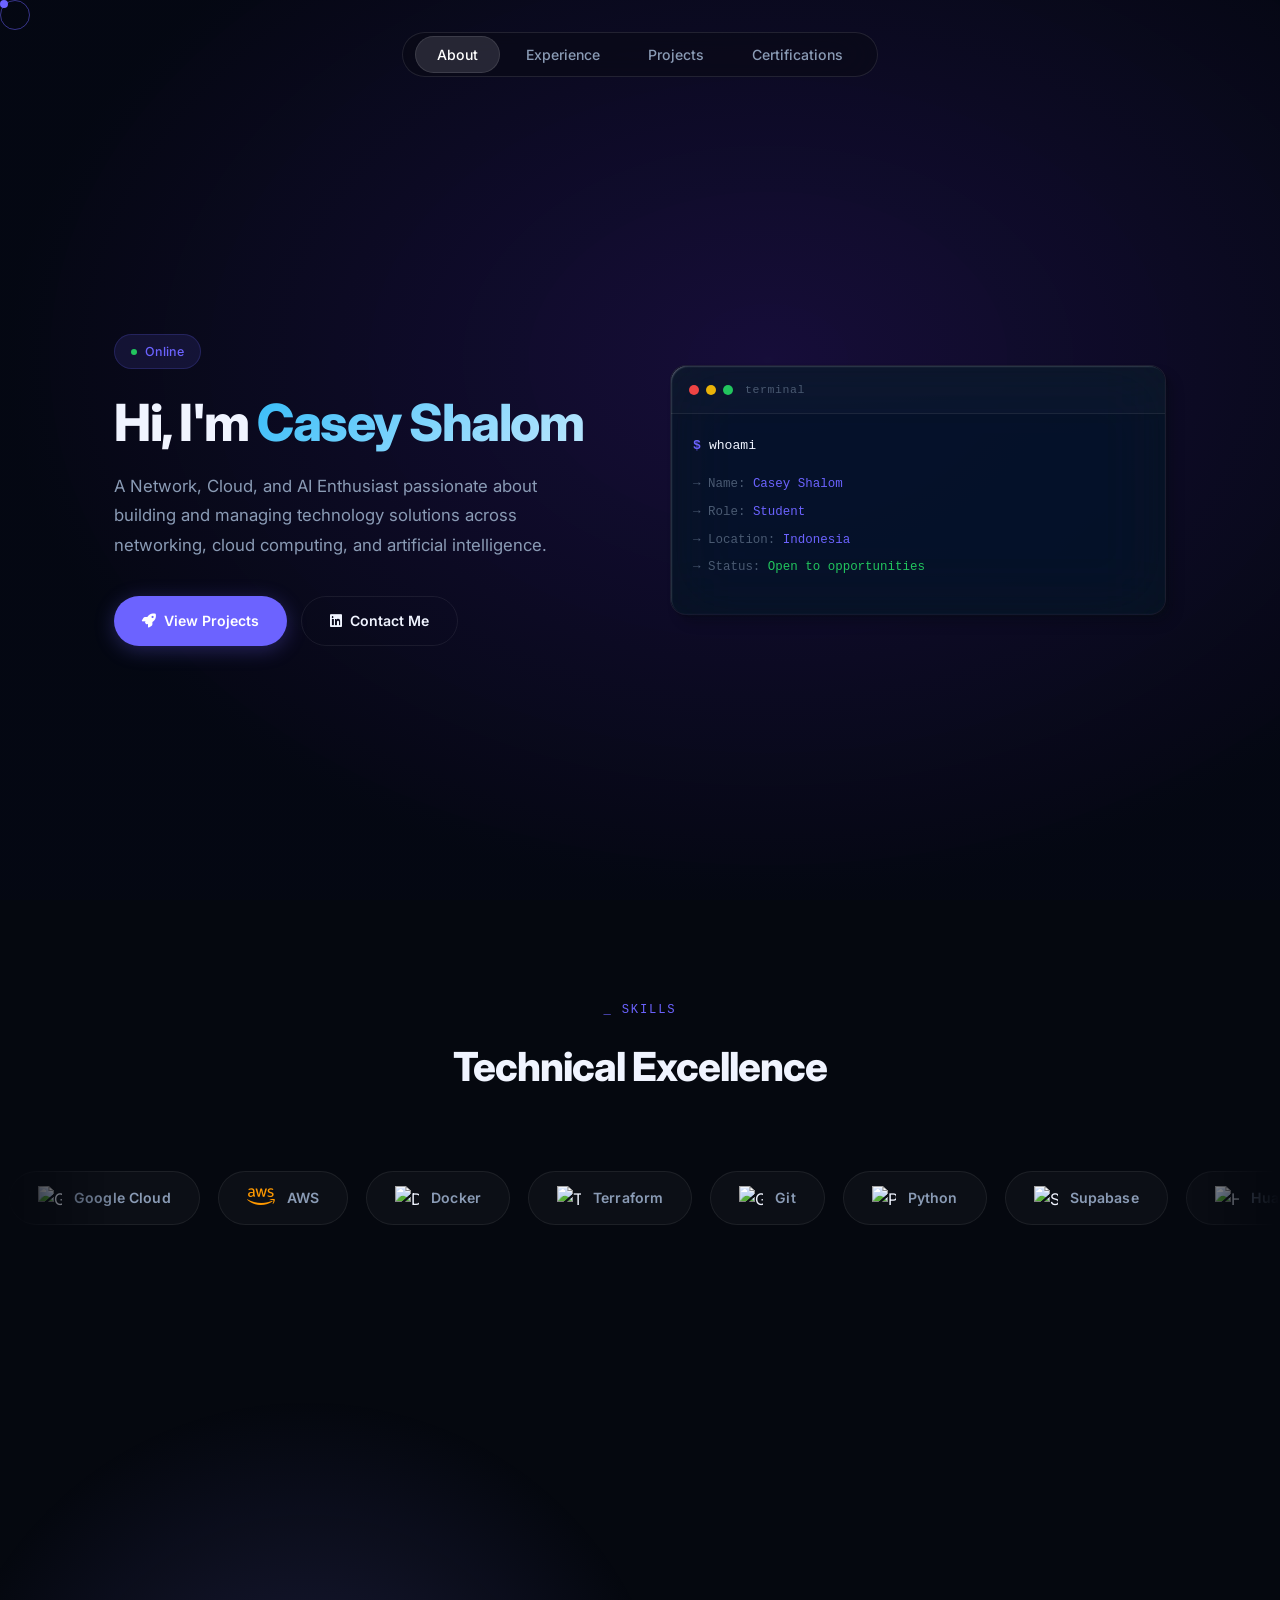
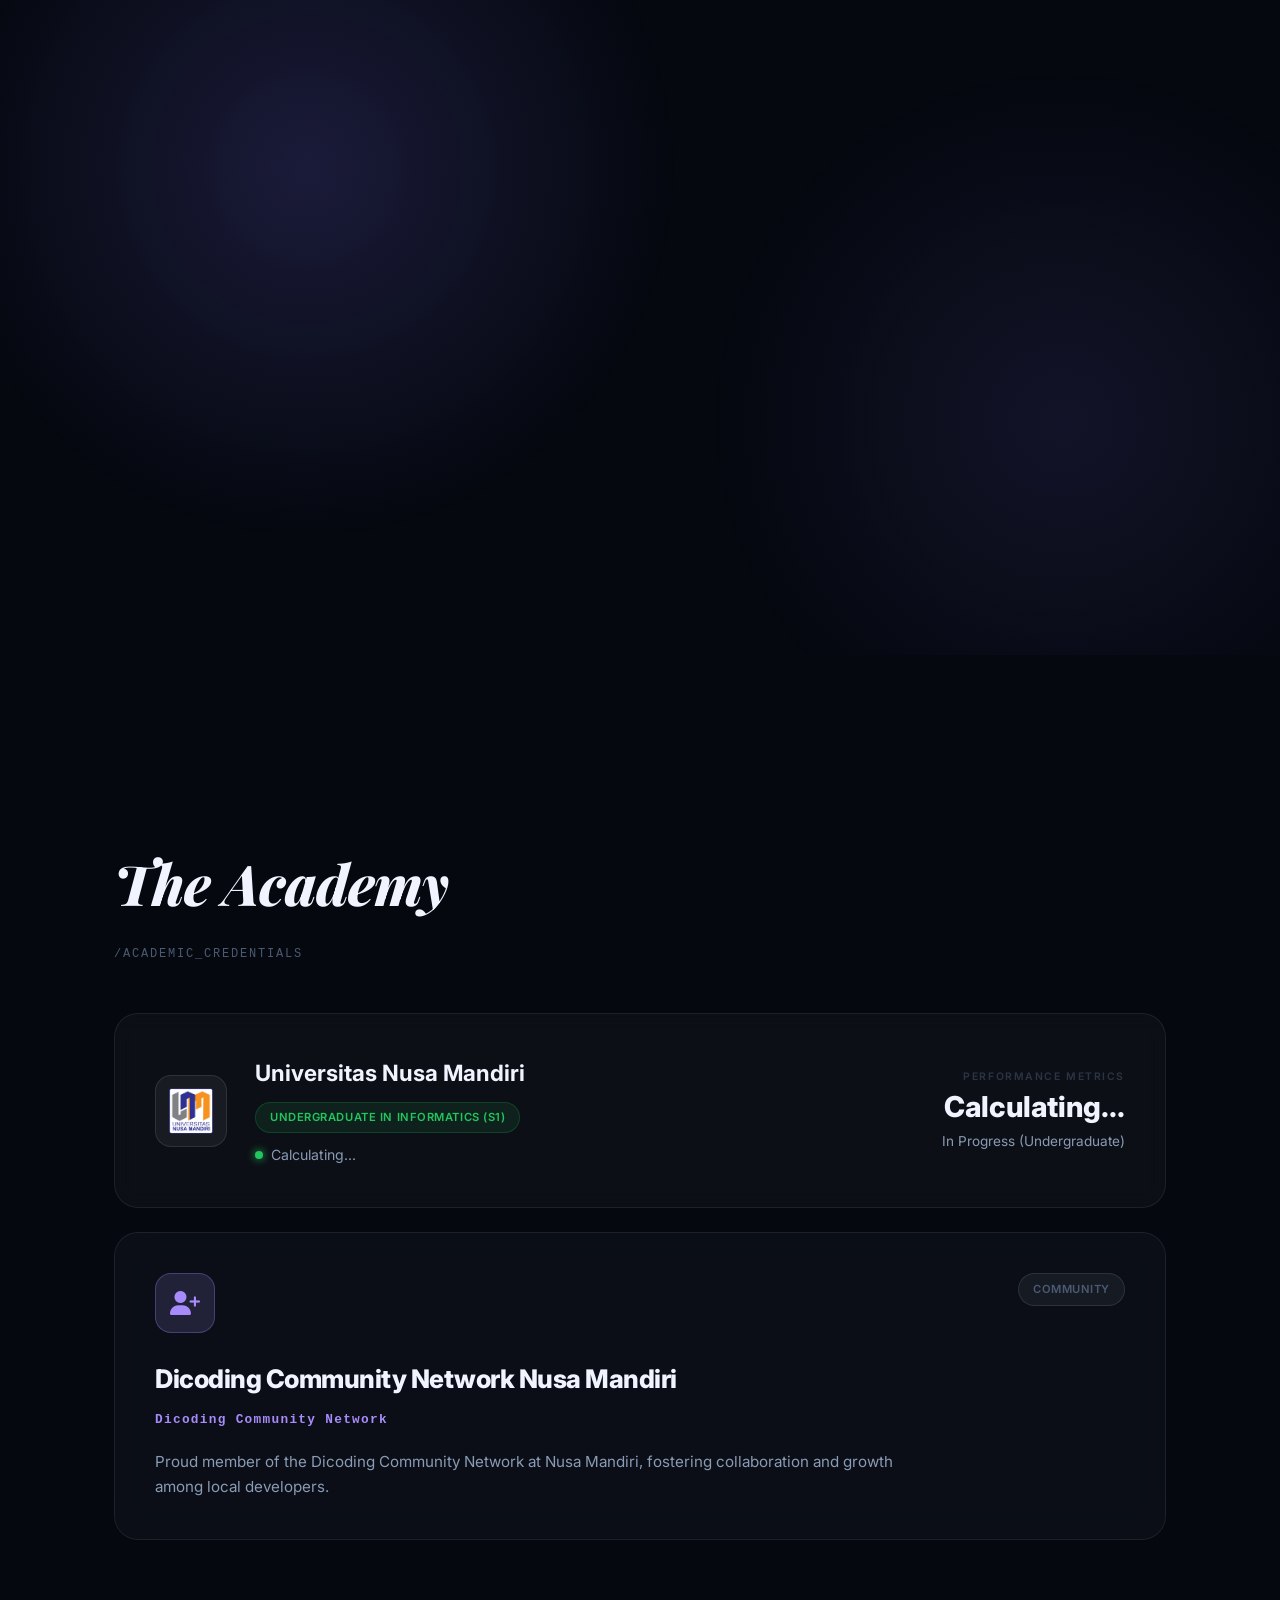
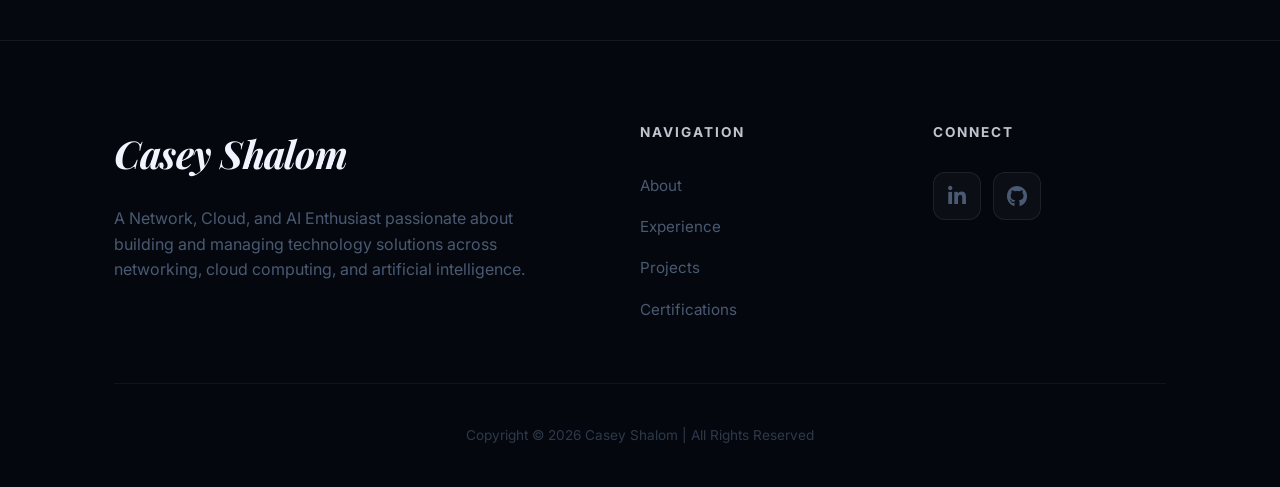
==== commit 199494bc: "upload & update" ====
--- a/index.html
+++ b/index.html
@@ -4,17 +4,18 @@
 <head>
     <meta charset="UTF-8">
     <meta name="viewport" content="width=device-width, initial-scale=1.0">
-    <title>Casey Shalom | Student & Learner</title>
-    <meta name="description"
-        content="Personal portfolio — Developer & Engineer. Building digital solutions with passion and precision.">
-    <link rel="stylesheet" href="assets/css/style.css?v=2.6">
-    <link rel="preconnect" href="https://fonts.googleapis.com">
+    <title>Casey Shalom</title>
+    <meta name="description" content="Network, Cloud & AI Enthusiast — Building digital solutions that matter.">
+    <link rel="stylesheet" href="assets/css/style.css?v=3.0">
     <link rel="preconnect" href="https://fonts.googleapis.com">
     <link rel="preconnect" href="https://fonts.gstatic.com" crossorigin>
     <link
-        href="https://fonts.googleapis.com/css2?family=Inter:wght@300;400;500;600;700;800&family=JetBrains+Mono:wght@400;500;600&family=Playfair+Display:ital,wght@1,700&display=swap"
+        href="https://fonts.googleapis.com/css2?family=Inter:wght@300;400;500;600;700;800;900&family=Playfair+Display:ital,wght@1,700;1,800&display=swap"
         rel="stylesheet">
     <link rel="stylesheet" href="https://cdnjs.cloudflare.com/ajax/libs/font-awesome/6.5.0/css/all.min.css">
+    <!-- GSAP + ScrollTrigger -->
+    <script src="https://cdnjs.cloudflare.com/ajax/libs/gsap/3.12.5/gsap.min.js"></script>
+    <script src="https://cdnjs.cloudflare.com/ajax/libs/gsap/3.12.5/ScrollTrigger.min.js"></script>
 </head>
 
 <body>
@@ -24,11 +25,15 @@
 
     <!-- Video Background -->
     <video autoplay loop muted playsinline
-        style="position: fixed; z-index: -1; top: 0; left: 0; width: 100vw; height: 100vh; object-fit: cover; opacity: 0.5; pointer-events: none;"
-        src="assets/water-bg.mp4">
-    </video>
-
-    <!-- Floating Navigation -->
+        style="position:fixed;z-index:-1;top:0;left:0;width:100vw;height:100vh;object-fit:cover;opacity:0.4;pointer-events:none;"
+        src="assets/water-bg.mp4"></video>
+
+    <!-- Dark overlay -->
+    <div
+        style="position:fixed;inset:0;z-index:-1;background:radial-gradient(ellipse at 60% 40%,rgba(40,20,100,0.5) 0%,rgba(5,8,20,0.82) 70%);pointer-events:none;">
+    </div>
+
+    <!-- NAVBAR -->
     <nav id="navbar" class="navbar">
         <div class="navbar__inner">
             <ul class="navbar__links" id="nav-links">
@@ -38,14 +43,12 @@
                 <li><a href="certifications.html" class="nav-link">Certifications</a></li>
             </ul>
             <button class="navbar__toggle" id="nav-toggle" aria-label="Toggle navigation">
-                <span></span>
-                <span></span>
-                <span></span>
+                <span></span><span></span><span></span>
             </button>
         </div>
     </nav>
 
-    <!-- Mobile Menu Overlay -->
+    <!-- Mobile Menu -->
     <div class="mobile-menu" id="mobile-menu">
         <ul class="mobile-menu__links">
             <li><a href="index.html" class="mobile-link active">About</a></li>
@@ -56,8 +59,8 @@
     </div>
 
     <main>
-        <!-- Hero Section -->
-        <section id="hero" class="hero">
+        <!-- HERO -->
+        <section class="hero">
             <div class="hero__container">
                 <div class="hero__content">
                     <div class="hero__badge">
@@ -72,11 +75,10 @@
                         across networking, cloud computing, and artificial intelligence.
                     </p>
                     <div class="hero__actions">
-                        <a href="projects.html" class="btn btn--primary" id="view-projects-btn">
+                        <a href="projects.html" class="btn btn--primary">
                             <i class="fas fa-rocket"></i> View Projects
                         </a>
-                        <a href="https://www.linkedin.com/in/casey-shalom" target="_blank" class="btn btn--ghost"
-                            id="contact-btn">
+                        <a href="https://www.linkedin.com/in/casey-shalom" target="_blank" class="btn btn--ghost">
                             <i class="fab fa-linkedin"></i> Contact Me
                         </a>
                     </div>
@@ -97,15 +99,14 @@
                                 <span class="terminal__command" id="typed-text"></span>
                                 <span class="terminal__cursor">▎</span>
                             </div>
-                            <div class="terminal__output" id="terminal-output">
-                            </div>
+                            <div class="terminal__output" id="terminal-output"></div>
                         </div>
                     </div>
                 </div>
             </div>
         </section>
 
-        <!-- Skills Section -->
+        <!-- SKILLS -->
         <section id="skills" class="section">
             <div class="section__container">
                 <div class="section__header">
@@ -113,7 +114,6 @@
                     <h2 class="section__title">Technical Excellence</h2>
                 </div>
             </div>
-            <!-- Single Marquee Row -->
             <div class="marquee" id="skills-marquee">
                 <div class="marquee__track marquee__track--left">
                     <div class="marquee__content">
@@ -172,93 +172,122 @@
             </div>
         </section>
 
-        <!-- Projects Section -->
-        <section id="projects" class="section section--alt">
-            <div class="section__container">
-                <div class="section__header">
+        <!-- PROJECTS STICKY SCROLL -->
+        <div class="projects-showcase" id="projects-showcase">
+            <!-- Sticky container -->
+            <div class="projects-showcase__sticky">
+                <div class="projects-showcase__intro">
                     <span class="section__tag">_ FEATURED WORK</span>
-                    <h2 class="section__title">Project Showcase</h2>
-                </div>
-                <div class="projects-grid" id="projects-grid">
-                    <a href="#" class="project-card" id="project-1">
-                        <div class="project-card__header">
-                            <i class="fas fa-folder-open project-card__icon"></i>
-                            <div class="project-card__links">
-                                <i class="fab fa-github"></i>
-                                <i class="fas fa-external-link-alt"></i>
-                            </div>
-                        </div>
-                        <h3 class="project-card__title">Portfolio Website</h3>
-                        <p class="project-card__desc">A minimalist personal portfolio built with vanilla HTML, CSS, and
-                            JavaScript with smooth animations.</p>
-                        <div class="project-card__tags">
-                            <span>HTML</span>
-                            <span>CSS</span>
-                            <span>JavaScript</span>
-                        </div>
-                    </a>
-                    <a href="#" class="project-card" id="project-2">
-                        <div class="project-card__header">
-                            <i class="fas fa-folder-open project-card__icon"></i>
-                            <div class="project-card__links">
-                                <i class="fab fa-github"></i>
-                                <i class="fas fa-external-link-alt"></i>
-                            </div>
-                        </div>
-                        <h3 class="project-card__title">Task Manager API</h3>
-                        <p class="project-card__desc">RESTful API for task management with authentication, built using
-                            Node.js and Express with MongoDB.</p>
-                        <div class="project-card__tags">
-                            <span>Node.js</span>
-                            <span>Express</span>
-                            <span>MongoDB</span>
-                        </div>
-                    </a>
-                    <a href="#" class="project-card" id="project-3">
-                        <div class="project-card__header">
-                            <i class="fas fa-folder-open project-card__icon"></i>
-                            <div class="project-card__links">
-                                <i class="fab fa-github"></i>
-                                <i class="fas fa-external-link-alt"></i>
-                            </div>
-                        </div>
-                        <h3 class="project-card__title">Weather Dashboard</h3>
-                        <p class="project-card__desc">Real-time weather visualization dashboard with interactive charts
-                            and location-based forecasting.</p>
-                        <div class="project-card__tags">
-                            <span>React</span>
-                            <span>Chart.js</span>
-                            <span>API</span>
-                        </div>
-                    </a>
-                    <a href="#" class="project-card" id="project-4">
-                        <div class="project-card__header">
-                            <i class="fas fa-folder-open project-card__icon"></i>
-                            <div class="project-card__links">
-                                <i class="fab fa-github"></i>
-                                <i class="fas fa-external-link-alt"></i>
-                            </div>
-                        </div>
-                        <h3 class="project-card__title">CLI Automation Tool</h3>
-                        <p class="project-card__desc">Command-line tool for automating repetitive DevOps tasks with
-                            configurable workflow pipelines.</p>
-                        <div class="project-card__tags">
-                            <span>Python</span>
-                            <span>CLI</span>
-                            <span>DevOps</span>
-                        </div>
-                    </a>
-                </div>
-            </div>
-        </section>
-        <!-- The Academy Section -->
+                    <h2>Project Showcase</h2>
+                    <p>Here are some of my projects.</p>
+                </div>
+
+                <!-- Left: particle sphere -->
+                <div class="projects-showcase__sphere">
+                    <canvas id="project-canvas" class="project-canvas"></canvas>
+                </div>
+
+                <!-- Right: stacked cards -->
+                <div class="projects-showcase__cards">
+
+                    <!-- Card 1: EverGreen-AI -->
+                    <div class="pcard" id="pcard-0" data-shape="0">
+                        <div class="pcard__inner">
+                            <div class="pcard__meta">
+                                <span class="pcard__num">01</span>
+                                <a href="https://github.com/caseyshalom/EverGreen-AI" target="_blank"
+                                    class="pcard__link">
+                                    <i class="fas fa-arrow-up-right-from-square"></i>
+                                </a>
+                            </div>
+                            <div class="pcard__title-wrap">
+                                <h3 class="pcard__title">EverGreen-AI</h3>
+                            </div>
+                            <p class="pcard__desc">AI Agent untuk Pemantauan Lingkungan dan Sosial — sistem cerdas
+                                berbasis Python yang memantau kondisi lingkungan secara real-time menggunakan kecerdasan
+                                buatan.</p>
+                            <div class="pcard__footer">
+                                <div class="pcard__tags">
+                                    <span>JavaScript</span>
+                                    <span>AI Agent</span>
+                                    <span>Environment</span>
+                                </div>
+                                <div class="pcard__stats">
+                                    <span><i class="far fa-star"></i> 0</span>
+                                    <span><i class="fas fa-code-branch"></i> 0</span>
+                                </div>
+                            </div>
+                        </div>
+                    </div>
+
+                    <!-- Card 2: demo -->
+                    <div class="pcard" id="pcard-1" data-shape="1">
+                        <div class="pcard__inner">
+                            <div class="pcard__meta">
+                                <span class="pcard__num">02</span>
+                                <a href="https://github.com/caseyshalom/demo" target="_blank" class="pcard__link">
+                                    <i class="fas fa-arrow-up-right-from-square"></i>
+                                </a>
+                            </div>
+                            <div class="pcard__title-wrap">
+                                <h3 class="pcard__title">Demo</h3>
+                            </div>
+                            <p class="pcard__desc">Belajar Java — repository demonstrasi dan eksplorasi konsep-konsep
+                                pemrograman Java mulai dari dasar hingga implementasi lanjutan.</p>
+                            <div class="pcard__footer">
+                                <div class="pcard__tags">
+                                    <span>Java</span>
+                                    <span>Learning</span>
+                                    <span>OOP</span>
+                                </div>
+                                <div class="pcard__stats">
+                                    <span><i class="far fa-star"></i> 0</span>
+                                    <span><i class="fas fa-code-branch"></i> 0</span>
+                                </div>
+                            </div>
+                        </div>
+                    </div>
+
+                    <!-- Card 3: awastipu-root -->
+                    <div class="pcard" id="pcard-2" data-shape="2">
+                        <div class="pcard__inner">
+                            <div class="pcard__meta">
+                                <span class="pcard__num">03</span>
+                                <a href="https://github.com/caseyshalom/awastipu-root" target="_blank"
+                                    class="pcard__link">
+                                    <i class="fas fa-arrow-up-right-from-square"></i>
+                                </a>
+                            </div>
+                            <div class="pcard__title-wrap">
+                                <h3 class="pcard__title">AwasTipu</h3>
+                            </div>
+                            <p class="pcard__desc">Platform deteksi dan pencegahan penipuan digital — sistem berbasis AI
+                                untuk mengidentifikasi dan memperingatkan pengguna dari ancaman penipuan online.</p>
+                            <div class="pcard__footer">
+                                <div class="pcard__tags">
+                                    <span>Python</span>
+                                    <span>Security</span>
+                                    <span>AI</span>
+                                </div>
+                                <div class="pcard__stats">
+                                    <span><i class="far fa-star"></i> 0</span>
+                                    <span><i class="fas fa-code-branch"></i> 0</span>
+                                </div>
+                            </div>
+                        </div>
+                    </div>
+
+                </div>
+            </div>
+        </div>
+
+        <!-- THE ACADEMY -->
         <section id="academy" class="section section--academy">
             <div class="section__container">
                 <div class="academy__header reveal">
                     <h2 class="academy__title">The Academy</h2>
                     <span class="academy__subtitle">/ACADEMIC_CREDENTIALS</span>
                 </div>
-
                 <div class="academy__card reveal">
                     <div class="academy__card-left">
                         <div class="academy__logo-box">
@@ -279,7 +308,6 @@
                         <div class="academy__metrics-status">In Progress (Undergraduate)</div>
                     </div>
                 </div>
-
                 <a href="https://www.instagram.com/dcn.nusamandiri?utm_source=ig_web_button_share_sheet&igsh=ZDNlZDc0MzIxNw=="
                     target="_blank" class="community-card reveal">
                     <div class="community-card__header">
@@ -295,11 +323,9 @@
                 </a>
             </div>
         </section>
-
-
-
     </main>
 
+    <!-- FOOTER -->
     <footer class="footer">
         <div class="footer__container">
             <div class="footer__top">
@@ -334,6 +360,7 @@
     </footer>
 
     <script src="assets/js/index.js?v=1.6"></script>
+    <script src="assets/js/particles.js?v=1.1"></script>
 </body>
 
-</html>+</html>
--- a/assets/css/style.css
+++ b/assets/css/style.css
@@ -1,66 +1,45 @@
 /* ========================================
-   CSS Variables / Design Tokens
+   CSS Variables
    ======================================== */
 :root {
-    /* Colors — tuned for water/ocean background */
-    --bg-primary: #060a12;
+    --bg-primary: #05080f;
     --bg-secondary: #0a1020;
-    --bg-card: rgba(10, 20, 40, 0.45);
-    --bg-card-hover: rgba(15, 30, 55, 0.65);
-    --bg-glass: rgba(255, 255, 255, 0.04);
-    --bg-glass-hover: rgba(255, 255, 255, 0.08);
-
-    --text-primary: #e8f4f8;
-    --text-secondary: #90b8cc;
-    --text-muted: #4a7a94;
-
-    --accent: #38bdf8;
-    --accent-soft: rgba(56, 189, 248, 0.12);
-    --accent-glow: rgba(56, 189, 248, 0.3);
-    --accent-secondary: #7dd3fc;
-
-    --border: rgba(56, 189, 248, 0.1);
-    --border-hover: rgba(56, 189, 248, 0.35);
-
-    --success: #34d399;
-    --red: #f87171;
-    --yellow: #fbbf24;
-
-    /* Typography */
-    --font-sans: 'Inter', -apple-system, BlinkMacSystemFont, system-ui, sans-serif;
+    --bg-card: rgba(255,255,255,0.04);
+    --bg-card-hover: rgba(255,255,255,0.07);
+    --bg-glass: rgba(255,255,255,0.03);
+    --bg-glass-hover: rgba(255,255,255,0.06);
+    --text-primary: #f0f4ff;
+    --text-secondary: #8a9bb5;
+    --text-muted: #4a5a72;
+    --accent: #6c63ff;
+    --accent-soft: rgba(108,99,255,0.12);
+    --accent-glow: rgba(108,99,255,0.3);
+    --accent-secondary: #a78bfa;
+    --border: rgba(255,255,255,0.07);
+    --border-hover: rgba(108,99,255,0.35);
+    --success: #22c55e;
+    --red: #ef4444;
+    --yellow: #eab308;
+    --font-sans: 'Inter', system-ui, sans-serif;
     --font-mono: 'JetBrains Mono', 'Fira Code', monospace;
-
-    /* Spacing */
+    --font-serif: 'Playfair Display', Georgia, serif;
     --section-padding: 100px 0;
     --container-max: 1100px;
     --container-padding: 0 24px;
-
-    /* Border Radius */
     --radius-sm: 8px;
     --radius-md: 12px;
     --radius-lg: 16px;
     --radius-xl: 20px;
-
-    /* Transitions */
     --transition-fast: 0.2s ease;
     --transition-base: 0.3s ease;
     --transition-slow: 0.5s ease;
 }
 
 /* ========================================
-   Reset & Base Styles
-   ======================================== */
-*, *::before, *::after {
-    margin: 0;
-    padding: 0;
-    box-sizing: border-box;
-}
-
-html {
-    scroll-behavior: smooth;
-    scroll-padding-top: 80px;
-}
-
+   Reset
+   ======================================== */
+*, *::before, *::after { margin:0; padding:0; box-sizing:border-box; }
+html { scroll-behavior:smooth; scroll-padding-top:80px; }
 body {
     font-family: var(--font-sans);
     background: var(--bg-primary);
@@ -68,287 +47,92 @@
     line-height: 1.7;
     overflow-x: hidden;
     -webkit-font-smoothing: antialiased;
-    -moz-osx-font-smoothing: grayscale;
-}
-
-a {
-    text-decoration: none;
-    color: inherit;
-}
-
-ul {
-    list-style: none;
-}
-
-/* ========================================
-   Custom Cursor & Interactivity
-   ======================================== */
-.cursor {
-    width: 8px;
-    height: 8px;
-    background: var(--accent);
-    border-radius: 50%;
-    position: fixed;
-    top: 0;
-    left: 0;
-    pointer-events: none;
-    z-index: 9999;
-    transition: transform 0.1s ease-out;
-}
-
-.cursor-follower {
-    width: 30px;
-    height: 30px;
-    border: 1px solid var(--accent);
-    border-radius: 50%;
-    position: fixed;
-    top: 0;
-    left: 0;
-    pointer-events: none;
-    z-index: 9998;
-    transition: transform 0.3s ease-out, width 0.3s, height 0.3s, background 0.3s;
-    opacity: 0.5;
-}
-
-.cursor-active .cursor-follower {
-    width: 50px;
-    height: 50px;
-    background: rgba(108, 99, 255, 0.1);
-    border-color: var(--accent);
-}
-
-@media (max-width: 1024px) {
-    .cursor, .cursor-follower {
-        display: none;
-    }
-}
-
-/* Magnetic Hover effect base */
-.magnetic {
-    display: inline-block;
-    transition: transform 0.3s cubic-bezier(0.23, 1, 0.32, 1);
-}
-
-/* ========================================
-   Background Glows
-   ======================================== */
-.bg-canvas {
-    position: fixed;
-    top: 0;
-    left: 0;
-    width: 100vw;
-    height: 100vh;
-    z-index: 0;
-    pointer-events: none;
-}
-
-.bg-glow {
-    position: fixed;
-    border-radius: 50%;
-    filter: blur(120px);
-    opacity: 0.4;
-    pointer-events: none;
-    z-index: -2;
-    animation: drift 20s infinite alternate ease-in-out;
-}
-
-.bg-glow--1 {
-    width: 600px;
-    height: 600px;
-    background: var(--accent);
-    top: -150px;
-    right: -100px;
-    opacity: 0.12;
-    animation-duration: 25s;
-}
-
-.bg-glow--2 {
-    width: 500px;
-    height: 500px;
-    background: var(--accent-secondary);
-    bottom: 20%;
-    left: -150px;
-    opacity: 0.08;
-    animation-duration: 30s;
-    animation-delay: -5s;
-}
-
-.bg-glow--3 {
-    width: 400px;
-    height: 400px;
-    background: #6366f1;
-    bottom: -100px;
-    right: 15%;
-    opacity: 0.07;
-    animation-duration: 22s;
-    animation-delay: -10s;
-}
-
-@keyframes drift {
-    0% {
-        transform: translate(0, 0) scale(1);
-    }
-    33% {
-        transform: translate(30px, 50px) scale(1.1);
-    }
-    66% {
-        transform: translate(-20px, 20px) scale(0.9);
-    }
-    100% {
-        transform: translate(0, 0) scale(1);
-    }
-}
-
-/* ========================================
-   Navbar
+}
+a { text-decoration:none; color:inherit; }
+ul { list-style:none; }
+
+/* ========================================
+   Custom Cursor
+   ======================================== */
+.cursor { width:8px; height:8px; background:var(--accent); border-radius:50%; position:fixed; top:0; left:0; pointer-events:none; z-index:9999; transition:transform 0.1s ease-out; }
+.cursor-follower { width:30px; height:30px; border:1px solid var(--accent); border-radius:50%; position:fixed; top:0; left:0; pointer-events:none; z-index:9998; transition:transform 0.3s ease-out, width 0.3s, height 0.3s; opacity:0.5; }
+@media (max-width:1024px) { .cursor, .cursor-follower { display:none; } }
+
+/* ========================================
+   Navbar — pill centered
    ======================================== */
 .navbar {
     position: fixed;
-    top: 32px;
-    left: 50%;
+    top: 32px; left: 50%;
     transform: translateX(-50%);
     width: auto;
-    min-width: 400px;
     z-index: 1000;
     transition: var(--transition-base);
 }
-
 .navbar__inner {
     display: flex;
     align-items: center;
     justify-content: center;
-    padding: 12px 32px;
-    background: rgba(6, 15, 35, 0.5);
+    padding: 8px 12px;
+    background: rgba(10,10,20,0.55);
     backdrop-filter: blur(24px);
     -webkit-backdrop-filter: blur(24px);
-    border: 1px solid rgba(56, 189, 248, 0.15);
+    border: 1px solid rgba(255,255,255,0.1);
     border-radius: 100px;
     transition: var(--transition-base);
-}
-
-.navbar.scrolled {
-    top: 20px;
-}
-
+    gap: 4px;
+}
+.navbar.scrolled { top: 20px; }
 .navbar.scrolled .navbar__inner {
-    background: rgba(6, 15, 35, 0.88);
-    border-color: rgba(56, 189, 248, 0.25);
-    box-shadow: 0 20px 50px rgba(0, 0, 0, 0.5);
-    padding: 8px 10px;
-}
-
-.navbar__links {
-    display: flex;
-    align-items: center;
-    gap: 8px;
-}
-
+    background: rgba(5,8,15,0.9);
+    border-color: rgba(255,255,255,0.15);
+    box-shadow: 0 20px 50px rgba(0,0,0,0.5);
+}
+.navbar__logo { display: none; }
+.navbar__links { display: flex; align-items: center; gap: 4px; }
 .nav-link {
-    font-size: 0.85rem;
-    font-weight: 500;
+    font-size: 0.88rem; font-weight: 500;
     color: var(--text-secondary);
-    padding: 10px 24px;
+    padding: 10px 22px;
     border-radius: 100px;
     transition: var(--transition-fast);
-    letter-spacing: 0.02em;
-}
-
-.nav-link:hover {
-    color: var(--text-primary);
-    background: rgba(255, 255, 255, 0.05);
-}
-
+    white-space: nowrap;
+}
+.nav-link:hover { color: var(--text-primary); background: rgba(255,255,255,0.06); }
 .nav-link.active {
     color: #fff;
-    background: rgba(255, 255, 255, 0.1);
-    box-shadow: inset 0 0 0 1px rgba(255, 255, 255, 0.1);
-}
-
+    background: rgba(255,255,255,0.12);
+    box-shadow: inset 0 0 0 1px rgba(255,255,255,0.1);
+}
+.navbar__cta { display: none; }
 .navbar__toggle {
-    display: none;
-    flex-direction: column;
-    gap: 5px;
-    background: none;
-    border: none;
-    cursor: pointer;
-    padding: 4px;
-}
-
-.navbar__toggle span {
-    width: 20px;
-    height: 2px;
-    background: var(--text-primary);
-    border-radius: 2px;
-    transition: var(--transition-fast);
-}
-
-.navbar__toggle.active span:nth-child(1) {
-    transform: rotate(45deg) translate(5px, 5px);
-}
-
-.navbar__toggle.active span:nth-child(2) {
-    opacity: 0;
-}
-
-.navbar__toggle.active span:nth-child(3) {
-    transform: rotate(-45deg) translate(5px, -5px);
-}
+    display: none; flex-direction: column; gap: 5px;
+    background: none; border: none; cursor: pointer; padding: 4px;
+}
+.navbar__toggle span { width:22px; height:2px; background:var(--text-primary); border-radius:2px; transition:var(--transition-fast); display:block; }
+.navbar__toggle.active span:nth-child(1) { transform:rotate(45deg) translate(5px,5px); }
+.navbar__toggle.active span:nth-child(2) { opacity:0; }
+.navbar__toggle.active span:nth-child(3) { transform:rotate(-45deg) translate(5px,-5px); }
 
 /* Mobile Menu */
-.mobile-menu {
-    position: fixed;
-    top: 0;
-    left: 0;
-    right: 0;
-    bottom: 0;
-    z-index: 999;
-    background: rgba(6, 15, 35, 0.96);
-    backdrop-filter: blur(20px);
-    -webkit-backdrop-filter: blur(20px);
-    display: flex;
-    align-items: center;
-    justify-content: center;
-    opacity: 0;
-    pointer-events: none;
-    transition: var(--transition-base);
-}
-
-.mobile-menu.active {
-    opacity: 1;
-    pointer-events: all;
-}
-
-.mobile-menu__links {
-    text-align: center;
-    display: flex;
-    flex-direction: column;
-    gap: 16px;
-}
-
-.mobile-link {
-    font-size: 1.5rem;
-    font-weight: 600;
-    color: var(--text-secondary);
-    padding: 12px 24px;
-    border-radius: var(--radius-md);
-    transition: var(--transition-fast);
-}
-
-.mobile-link:hover {
-    color: var(--accent);
-}
-
-/* ========================================
-   Hero Section
+.mobile-menu { position:fixed; inset:0; z-index:999; background:rgba(5,8,15,0.97); backdrop-filter:blur(20px); display:flex; align-items:center; justify-content:center; opacity:0; pointer-events:none; transition:var(--transition-base); }
+.mobile-menu.active { opacity:1; pointer-events:all; }
+.mobile-menu__links { display:flex; flex-direction:column; gap:20px; text-align:center; }
+.mobile-link { font-size:1.6rem; font-weight:700; color:var(--text-secondary); transition:var(--transition-base); }
+.mobile-link:hover { color:var(--text-primary); }
+
+/* ========================================
+   Hero — two column (original style)
    ======================================== */
 .hero {
+    position: relative;
     min-height: 100vh;
     display: flex;
     align-items: center;
-    position: relative;
+    overflow: hidden;
     z-index: 1;
-    z-index: 1;
-}
+}
+.hero__canvas { display: none; }
 
 .hero__container {
     max-width: var(--container-max);
@@ -360,1670 +144,714 @@
     grid-template-columns: 1fr 1fr;
     gap: 60px;
     align-items: center;
-}
-
+    position: relative;
+    z-index: 1;
+    width: 100%;
+}
 .hero__badge {
-    display: inline-flex;
-    align-items: center;
-    gap: 8px;
-    padding: 6px 16px;
-    border-radius: 50px;
+    display: inline-flex; align-items: center; gap: 8px;
+    padding: 6px 16px; border-radius: 50px;
     background: var(--accent-soft);
-    border: 1px solid rgba(108, 99, 255, 0.15);
-    font-size: 0.78rem;
-    font-weight: 500;
-    color: var(--accent);
-    margin-bottom: 24px;
+    border: 1px solid rgba(108,99,255,0.2);
+    font-size: 0.78rem; font-weight: 500;
+    color: var(--accent); margin-bottom: 24px;
     animation: fadeInUp 0.6s ease;
 }
-
 .hero__badge-dot {
-    width: 6px;
-    height: 6px;
-    background: var(--success);
-    border-radius: 50%;
+    width: 6px; height: 6px;
+    background: var(--success); border-radius: 50%;
     animation: pulse 2s infinite;
 }
-
+@keyframes pulse {
+    0%,100% { box-shadow: 0 0 0 0 rgba(34,197,94,0.4); }
+    50% { box-shadow: 0 0 0 6px rgba(34,197,94,0); }
+}
 .hero__title {
     font-size: clamp(2.2rem, 5vw, 3.2rem);
-    font-weight: 800;
-    line-height: 1.15;
-    letter-spacing: -1.5px;
-    margin-bottom: 20px;
+    font-weight: 800; line-height: 1.15;
+    letter-spacing: -1.5px; margin-bottom: 20px;
     animation: fadeInUp 0.6s ease 0.1s both;
 }
-
 .gradient-text {
     background: linear-gradient(135deg, #38bdf8, #7dd3fc, #bae6fd);
     -webkit-background-clip: text;
     -webkit-text-fill-color: transparent;
     background-clip: text;
 }
-
 .hero__subtitle {
-    font-size: 1.05rem;
-    color: var(--text-secondary);
-    line-height: 1.75;
-    max-width: 460px;
+    font-size: 1.05rem; color: var(--text-secondary);
+    line-height: 1.75; max-width: 460px;
     margin-bottom: 36px;
     animation: fadeInUp 0.6s ease 0.2s both;
 }
-
 .hero__actions {
-    display: flex;
-    gap: 14px;
+    display: flex; gap: 14px;
     animation: fadeInUp 0.6s ease 0.3s both;
 }
-
-/* Buttons */
 .btn {
-    display: inline-flex;
-    align-items: center;
-    gap: 8px;
-    padding: 12px 28px;
-    border-radius: 50px;
-    font-size: 0.88rem;
-    font-weight: 600;
+    display: inline-flex; align-items: center; gap: 8px;
+    padding: 12px 28px; border-radius: 50px;
+    font-size: 0.88rem; font-weight: 600;
     font-family: var(--font-sans);
     transition: var(--transition-base);
-    cursor: pointer;
-    border: none;
-}
-
+    cursor: pointer; border: none;
+}
 .btn--primary {
-    background: var(--accent);
-    color: #fff;
+    background: var(--accent); color: #fff;
     box-shadow: 0 4px 20px var(--accent-glow);
 }
-
 .btn--primary:hover {
-    background: #7dd3fc;
-    box-shadow: 0 6px 28px rgba(56, 189, 248, 0.45);
+    background: #7c73ff;
+    box-shadow: 0 6px 28px rgba(108,99,255,0.45);
     transform: translateY(-2px);
 }
-
 .btn--ghost {
-    background: transparent;
-    color: var(--text-primary);
-    border: 1px solid rgba(56, 189, 248, 0.2);
-}
-
+    background: transparent; color: var(--text-primary);
+    border: 1px solid var(--border);
+}
 .btn--ghost:hover {
     border-color: var(--border-hover);
-    background: rgba(56, 189, 248, 0.08);
+    background: var(--bg-glass-hover);
     transform: translateY(-2px);
 }
-
-/* Terminal Card */
-.hero__terminal {
-    animation: fadeInUp 0.6s ease 0.4s both;
-}
-
+.hero__terminal { animation: fadeInUp 0.6s ease 0.4s both; }
 .terminal {
-    background: rgba(6, 15, 35, 0.5);
-    border: 1px solid rgba(56, 189, 248, 0.15);
+    background: rgba(10,15,30,0.6);
+    border: 1px solid var(--border);
     border-radius: var(--radius-lg);
     overflow: visible;
-    box-shadow: none;
     backdrop-filter: blur(16px);
     -webkit-backdrop-filter: blur(16px);
 }
-
 .terminal__header {
-    display: flex;
-    align-items: center;
-    gap: 12px;
+    display: flex; align-items: center; gap: 12px;
     padding: 14px 18px;
     border-bottom: 1px solid var(--border);
-    background: rgba(255, 255, 255, 0.02);
-}
-
-.terminal__dots {
-    display: flex;
-    gap: 7px;
-}
-
-.terminal__dot {
-    width: 10px;
-    height: 10px;
-    border-radius: 50%;
-}
-
+    background: rgba(255,255,255,0.02);
+    border-radius: var(--radius-lg) var(--radius-lg) 0 0;
+}
+.terminal__dots { display: flex; gap: 7px; }
+.terminal__dot { width: 10px; height: 10px; border-radius: 50%; }
 .terminal__dot--red { background: var(--red); }
 .terminal__dot--yellow { background: var(--yellow); }
 .terminal__dot--green { background: var(--success); }
-
-.terminal__title {
-    font-family: var(--font-mono);
-    font-size: 0.72rem;
-    color: var(--text-muted);
-    letter-spacing: 0.05em;
-}
-
-.terminal__body {
-    padding: 20px 22px;
-    font-family: var(--font-mono);
-    font-size: 0.82rem;
-    line-height: 1.9;
-    min-height: 200px;
-}
-
-.terminal__line {
-    display: flex;
-    align-items: center;
-    gap: 8px;
-    margin-bottom: 12px;
-}
-
-.terminal__prompt {
-    color: var(--accent);
-    font-weight: 600;
-}
-
-.terminal__command {
-    color: var(--text-primary);
-}
-
-.terminal__cursor {
-    color: var(--accent);
-    animation: blink 1s infinite;
-}
-
-.terminal__output {
-    color: var(--text-secondary);
-    font-size: 0.78rem;
-}
-
-.terminal__output p {
-    padding: 2px 0;
-}
-
-.terminal__output .highlight {
-    color: var(--accent);
-}
-
-.terminal__output .success {
-    color: var(--success);
-}
+.terminal__title { font-family: var(--font-mono); font-size: 0.72rem; color: var(--text-muted); letter-spacing: 0.05em; }
+.terminal__body { padding: 20px 22px; font-family: var(--font-mono); font-size: 0.82rem; line-height: 1.9; min-height: 200px; }
+.terminal__line { display: flex; align-items: center; gap: 8px; margin-bottom: 12px; }
+.terminal__prompt { color: var(--accent); font-weight: 600; }
+.terminal__command { color: var(--text-primary); }
+.terminal__cursor { color: var(--accent); animation: blink 1s infinite; }
+.terminal__output { color: var(--text-secondary); font-size: 0.78rem; }
+.terminal__output p { padding: 2px 0; }
+.terminal__output .highlight { color: var(--accent); }
+.terminal__output .success { color: var(--success); }
+@keyframes blink { 0%,100%{opacity:1} 50%{opacity:0} }
+@keyframes fadeInUp { from{opacity:0;transform:translateY(20px)} to{opacity:1;transform:translateY(0)} }
 
 /* ========================================
    Sections
    ======================================== */
-.section {
+.section { padding:var(--section-padding); position:relative; z-index:1; }
+.section--alt { background:transparent; border-top:1px solid rgba(255,255,255,0.02); border-bottom:1px solid rgba(255,255,255,0.02); }
+.section--academy { padding:var(--section-padding); }
+.section__container { max-width:var(--container-max); margin:0 auto; padding:var(--container-padding); }
+.section__header { text-align:center; margin-bottom:60px; }
+.section__tag { font-family:var(--font-mono); font-size:0.76rem; font-weight:500; color:var(--accent); letter-spacing:0.15em; text-transform:uppercase; margin-bottom:12px; display:block; }
+.section__title { font-size:clamp(1.8rem,3.5vw,2.5rem); font-weight:800; letter-spacing:-1px; margin-bottom:12px; }
+.section__desc { font-size:1rem; color:var(--text-secondary); max-width:480px; margin:0 auto; }
+
+/* ========================================
+   Marquee
+   ======================================== */
+.marquee { position:relative; width:100%; overflow:hidden; padding:10px 0; -webkit-mask-image:linear-gradient(to right,transparent 0%,black 10%,black 90%,transparent 100%); mask-image:linear-gradient(to right,transparent 0%,black 10%,black 90%,transparent 100%); }
+.marquee__track { display:flex; width:max-content; }
+.marquee__track--left { animation:marqueeLeft 25s linear infinite; }
+.marquee__track:hover { animation-play-state:paused; }
+.marquee__content { display:flex; gap:18px; padding:0 9px; }
+.marquee-item { display:flex; align-items:center; gap:12px; padding:14px 28px; background:var(--bg-glass); border:1px solid var(--border); border-radius:50px; white-space:nowrap; transition:var(--transition-base); cursor:default; }
+.marquee-item:hover { background:var(--bg-glass-hover); border-color:var(--border-hover); box-shadow:0 0 20px var(--accent-glow); }
+.marquee-item i { font-size:1.4rem; }
+.marquee-img { width:24px; height:24px; flex-shrink:0; object-fit:contain; }
+.marquee-item span { font-size:0.88rem; font-weight:600; color:var(--text-secondary); letter-spacing:0.01em; }
+.marquee-item:hover span { color:var(--text-primary); }
+@keyframes marqueeLeft { 0%{transform:translateX(0)} 100%{transform:translateX(-50%)} }
+
+/* ========================================
+   Projects Showcase — GSAP Sticky Scroll
+   ======================================== */
+.projects-showcase {
     position: relative;
-    z-index: 1;
-    padding: var(--section-padding);
-}
-
-.section--alt {
-    background: transparent;
-    border-top: 1px solid rgba(255, 255, 255, 0.02);
-    border-bottom: 1px solid rgba(255, 255, 255, 0.02);
-}
-
-.section__container {
-    max-width: var(--container-max);
-    margin: 0 auto;
-    padding: var(--container-padding);
-}
-
-.section__header {
-    text-align: center;
-    margin-bottom: 60px;
-}
-
-.section__tag {
-    font-family: var(--font-mono);
-    font-size: 0.76rem;
-    font-weight: 500;
-    color: var(--accent);
-    letter-spacing: 0.15em;
-    text-transform: uppercase;
-    margin-bottom: 12px;
-    display: block;
-}
-
-.section__title {
-    font-size: clamp(1.8rem, 3.5vw, 2.5rem);
-    font-weight: 800;
-    letter-spacing: -1px;
-    margin-bottom: 12px;
-}
-
-.section__desc {
-    font-size: 1rem;
-    color: var(--text-secondary);
-    max-width: 480px;
-    margin: 0 auto;
-}
-
-/* ========================================
-   Skills Marquee
-   ======================================== */
-.marquee {
-    position: relative;
-    width: 100%;
-    overflow: hidden;
-    padding: 10px 0;
-    /* Fade-out edges */
-    -webkit-mask-image: linear-gradient(to right, transparent 0%, black 10%, black 90%, transparent 100%);
-    mask-image: linear-gradient(to right, transparent 0%, black 10%, black 90%, transparent 100%);
-}
-
-.marquee__track {
-    display: flex;
-    width: max-content;
-}
-
-.marquee__track--left {
-    animation: marqueeLeft 25s linear infinite;
-}
-
-.marquee__track--right {
-    animation: marqueeRight 28s linear infinite;
-}
-
-.marquee__track:hover {
-    animation-play-state: paused;
-}
-
-.marquee__content {
-    display: flex;
-    gap: 18px;
-    padding: 0 9px;
-}
-
-.marquee-item {
-    display: flex;
-    align-items: center;
-    gap: 12px;
-    padding: 14px 28px;
-    background: var(--bg-glass);
-    border: 1px solid var(--border);
-    border-radius: 50px;
-    white-space: nowrap;
-    transition: var(--transition-base);
-    cursor: default;
-}
-
-.marquee-item:hover {
-    background: var(--bg-glass-hover);
-    border-color: var(--border-hover);
-    box-shadow: 0 0 20px var(--accent-glow);
-}
-
-.marquee-item i {
-    font-size: 1.4rem;
-}
-
-.marquee-img {
-    width: 24px;
-    height: 24px;
-    flex-shrink: 0;
-    object-fit: contain;
-}
-
-.marquee-item span {
-    font-size: 0.88rem;
-    font-weight: 600;
-    color: var(--text-secondary);
-    letter-spacing: 0.01em;
-}
-
-.marquee-item:hover span {
-    color: var(--text-primary);
-}
-
-@keyframes marqueeLeft {
-    0% { transform: translateX(0); }
-    100% { transform: translateX(-50%); }
-}
-
-@keyframes marqueeRight {
-    0% { transform: translateX(-50%); }
-    100% { transform: translateX(0); }
-}
-
-/* ========================================
-   Projects Grid
-   ======================================== */
-.projects-grid {
+    min-height: 100vh;
+    margin: 20px 0 80px;
+}
+.projects-showcase__sticky {
+    position: sticky;
+    top: 0;
+    height: 100vh;
     display: grid;
-    grid-template-columns: repeat(3, 1fr);
-    gap: 24px;
-}
-
-.project-card {
-    display: flex;
-    flex-direction: column;
-    padding: 32px;
-    background: rgba(6, 20, 45, 0.45);
-    border: 1px solid rgba(56, 189, 248, 0.1);
-    border-radius: 24px;
-    transition: var(--transition-base);
-    cursor: pointer;
-    min-height: 380px;
-}
-
-.project-card:hover {
-    background: rgba(10, 30, 60, 0.6);
-    border-color: var(--hover-color, rgba(56, 189, 248, 0.35));
-    transform: translateY(-8px) scale(1.02);
-    box-shadow: 0 20px 50px var(--hover-glow, rgba(56, 189, 248, 0.15));
-}
-
-.project-card__header {
-    display: flex;
-    justify-content: space-between;
-    align-items: flex-start;
-    margin-bottom: 24px;
-}
-
-.project-card__icon-box {
-    width: 50px;
-    height: 50px;
-    display: flex;
-    align-items: center;
-    justify-content: center;
-    background: rgba(108, 99, 255, 0.1);
-    border: 1px solid rgba(108, 99, 255, 0.2);
-    border-radius: 12px;
-    color: var(--hover-color, var(--accent));
-    font-size: 1.2rem;
-}
-
-.project-card__arrow {
-    color: var(--text-muted);
-    font-size: 1.2rem;
-    opacity: 0.5;
-    transition: var(--transition-base);
-}
-
-.project-card:hover .project-card__arrow {
-    opacity: 1;
-    transform: translateX(4px);
-}
-
-.project-card__links {
-    display: flex;
-    align-items: center;
-    gap: 12px;
-    color: var(--text-muted);
-    font-size: 1rem;
-}
-
-.repo-stars {
-    font-size: 0.75rem;
-    color: var(--accent);
-    display: flex;
-    align-items: center;
-    gap: 4px;
-    background: var(--accent-soft);
-    padding: 3px 10px;
-    border-radius: 20px;
-    font-weight: 600;
-}
-
-.project-card__links i {
-    transition: var(--transition-fast);
-}
-
-.project-card:hover .project-card__links i {
-    color: var(--text-secondary);
-}
-
-.project-card__title {
-    font-size: 1.5rem;
-    font-weight: 800;
-    margin-bottom: 12px;
-    color: var(--text-primary);
-    letter-spacing: -0.5px;
-}
-
-.project-card__desc {
-    font-size: 0.95rem;
-    color: var(--text-muted);
-    line-height: 1.6;
-    margin-bottom: auto;
-    opacity: 0.8;
-}
-
-.project-card__tags {
-    display: flex;
-    flex-wrap: wrap;
-    gap: 10px;
-    margin-bottom: 24px;
-    margin-top: 20px;
-}
-
-.project-card__tags span {
-    font-family: var(--font-mono);
-    font-size: 0.65rem;
-    font-weight: 600;
-    color: var(--text-muted);
-    padding: 6px 14px;
-    border-radius: 50px;
-    background: rgba(255, 255, 255, 0.03);
-    border: 1px solid rgba(255, 255, 255, 0.08);
-    text-transform: uppercase;
-    letter-spacing: 0.05em;
-}
-
-.project-card__footer {
-    display: flex;
-    align-items: center;
-    justify-content: space-between;
-    gap: 20px;
-    margin-top: 10px;
-    padding-top: 20px;
-    border-top: 1px solid rgba(255, 255, 255, 0.05);
-}
-
-.project-card__stats-left {
-    display: flex;
-    align-items: center;
-    gap: 16px;
-}
-
-.project-card__stat {
-    display: flex;
-    align-items: center;
-    gap: 6px;
-    font-size: 0.8rem;
-    color: var(--text-muted);
-    font-weight: 500;
-}
-
-.project-card__date {
-    font-family: var(--font-mono);
-    font-size: 0.7rem;
-    color: var(--text-muted);
-    letter-spacing: 0.05em;
-    opacity: 0.6;
-    display: flex;
-    align-items: center;
-    gap: 6px;
-}
-
-.project-card__stat i {
-    font-size: 0.9rem;
-}
-
-.loading-state {
-    grid-column: 1 / -1;
-    display: flex;
-    flex-direction: column;
-    align-items: center;
-    justify-content: center;
-    padding: 100px 0;
-    gap: 16px;
-    color: var(--text-muted);
-}
-
-.loading-state i {
-    font-size: 2rem;
-    color: var(--accent);
-}
-
-/* ========================================
-   Timeline
-   ======================================== */
-.timeline {
-    position: relative;
-    max-width: 1000px;
-    margin: 60px auto;
-}
-
-.timeline::before {
-    content: '';
-    position: absolute;
-    left: 50%;
-    transform: translateX(-50%);
-    width: 1px;
-    height: 100%;
-    background: rgba(255, 255, 255, 0.1);
-}
-
-.timeline__item {
-    display: flex;
-    justify-content: space-between;
-    align-items: center;
-    width: 100%;
-    margin-bottom: 100px;
-}
-
-.timeline__item:nth-child(even) {
-    flex-direction: row-reverse;
-}
-
-.timeline__side {
-    width: 44%;
-}
-
-.timeline__info {
-    text-align: right;
-}
-
-.timeline__item:nth-child(even) .timeline__info {
-    text-align: left;
-}
-
-.timeline__marker {
-    position: absolute;
-    left: 50%;
-    transform: translateX(-50%);
-    width: 12px;
-    height: 12px;
-    background: #1e2631;
-    border: 1px solid rgba(255, 255, 255, 0.3);
-    border-radius: 50%;
-    z-index: 2;
-    transition: var(--transition-base);
-}
-
-.timeline__role {
-    font-size: 1.8rem;
-    font-weight: 800;
-    color: var(--text-primary);
-    margin-bottom: 12px;
-    letter-spacing: -0.5px;
-}
-
-.timeline__org {
-    display: inline-block;
-    padding: 6px 16px;
-    background: rgba(34, 197, 94, 0.1);
-    border: 1px solid rgba(34, 197, 94, 0.2);
-    border-radius: 50px;
-    color: #22c55e;
-    font-size: 0.75rem;
-    font-weight: 600;
-    text-transform: uppercase;
-    letter-spacing: 0.05em;
-    margin-bottom: 12px;
-}
-
-.timeline__date {
-    display: block;
-    font-size: 0.7rem;
-    color: var(--text-muted);
-    font-family: var(--font-mono);
-    letter-spacing: 0.1em;
-}
-
-.timeline__content {
-    background: rgba(255, 255, 255, 0.03);
-    border: 1px solid rgba(255, 255, 255, 0.08);
-    border-radius: 24px;
-    padding: 32px;
-    transition: var(--transition-base);
-    backdrop-filter: blur(10px);
-}
-
-.timeline__item:hover .timeline__content {
-    background: rgba(255, 255, 255, 0.05);
-    border-color: rgba(255, 255, 255, 0.15);
-    transform: scale(1.02);
-}
-
-.timeline__desc {
-    font-size: 0.95rem;
-    color: var(--text-secondary);
-    line-height: 1.7;
-}
-
-.timeline__desc strong {
-    color: var(--text-primary);
-}
-
-@media (max-width: 768px) {
-    .timeline::before {
-        left: 20px;
-    }
-    
-    .timeline__item, .timeline__item:nth-child(even) {
-        flex-direction: column;
-        align-items: flex-start;
-        gap: 20px;
-        margin-bottom: 60px;
-    }
-    
-    .timeline__side {
-        width: 100%;
-        padding-left: 50px;
-    }
-    
-    .timeline__info, .timeline__item:nth-child(even) .timeline__info {
-        text-align: left;
-    }
-    
-    .timeline__marker {
-        left: 20px;
-    }
-}
-
-.timeline__company {
-    font-size: 0.88rem;
-    font-weight: 500;
-    color: var(--text-secondary);
-    margin-bottom: 10px;
-}
-
-.timeline__desc {
-    font-size: 0.85rem;
-    color: var(--text-muted);
-    line-height: 1.7;
-}
-
-/* ========================================
-   Contact Grid
-   ======================================== */
-.contact-grid {
-    display: flex;
-    justify-content: center;
-    flex-wrap: wrap;
-    gap: 24px;
-    max-width: 700px;
-    margin: 0 auto;
-}
-
-.contact-card {
-    display: flex;
-    flex-direction: column;
-    align-items: center;
-    gap: 12px;
-    padding: 32px 24px;
-    background: var(--bg-glass);
-    border: 1px solid var(--border);
-    border-radius: 20px;
-    transition: var(--transition-base);
-    text-align: center;
-    cursor: pointer;
-    flex: 1;
-    min-width: 240px;
-    max-width: 320px;
-}
-
-.contact-card:hover {
-    border-color: var(--border-hover);
-    background: var(--bg-glass-hover);
-    transform: translateY(-4px);
-    box-shadow: 0 12px 32px rgba(0, 0, 0, 0.25);
-}
-
-.contact-card__icon {
-    font-size: 1.8rem;
-    color: var(--accent);
-    transition: var(--transition-base);
-}
-
-.contact-card:hover .contact-card__icon {
-    transform: scale(1.15);
-}
-
-.contact-card__label {
-    font-size: 0.78rem;
-    font-weight: 600;
-    color: var(--text-secondary);
-    text-transform: uppercase;
-    letter-spacing: 0.1em;
-}
-
-.contact-card__value {
-    font-size: 0.85rem;
-    color: var(--text-muted);
-}
-
-/* ========================================
-   Footer
-   ======================================== */
-.footer {
-    position: relative;
-    z-index: 10;
-    border-top: 1px solid rgba(56, 189, 248, 0.1);
-    padding: 80px 0 40px;
-    background: rgba(6, 15, 35, 0.6);
-    backdrop-filter: blur(20px);
-    -webkit-backdrop-filter: blur(20px);
-}
-
-.footer__container {
-    max-width: var(--container-max);
-    margin: 0 auto;
-    padding: var(--container-padding);
-}
-
-.footer__top {
-    display: grid;
-    grid-template-columns: 2fr 1fr 1fr;
-    gap: 60px;
-    margin-bottom: 60px;
-}
-
-.footer__brand {
-    max-width: 420px;
-}
-
-.footer__logo {
-    font-size: 2.4rem;
-    font-family: 'Playfair Display', serif;
-    font-style: italic;
-    font-weight: 700;
-    margin-bottom: 20px;
-    color: var(--text-primary);
-    letter-spacing: -0.02em;
-}
-
-.footer__tagline {
-    font-size: 1rem;
-    line-height: 1.6;
-    color: var(--text-muted);
-}
-
-.footer__title {
-    font-size: 0.85rem;
-    font-weight: 700;
-    text-transform: uppercase;
-    letter-spacing: 0.15em;
-    margin-bottom: 28px;
-    color: var(--text-primary);
-    opacity: 0.8;
-}
-
-.footer__links {
-    list-style: none;
-    display: flex;
-    flex-direction: column;
-    gap: 14px;
-}
-
-.footer__links a {
-    color: var(--text-muted);
-    font-size: 0.95rem;
-    transition: var(--transition-base);
-    text-decoration: none;
-}
-
-.footer__links a:hover {
-    color: var(--text-primary);
-    padding-left: 4px;
-}
-
-.footer__social {
-    display: flex;
-    flex-direction: column;
-}
-
-.footer__icons {
-    display: flex;
-    gap: 12px;
-}
-
-.footer__icons a {
-    width: 48px;
-    height: 48px;
-    display: flex;
-    align-items: center;
-    justify-content: center;
-    background: rgba(255, 255, 255, 0.03);
-    border: 1px solid rgba(255, 255, 255, 0.08);
-    border-radius: 12px;
-    color: var(--text-muted);
-    font-size: 1.3rem;
-    transition: var(--transition-base);
-}
-
-.footer__icons a:hover {
-    background: rgba(255, 255, 255, 0.08);
-    border-color: rgba(255, 255, 255, 0.2);
-    color: var(--text-primary);
-    transform: translateY(-4px);
-}
-
-.footer__bottom {
-    border-top: 1px solid rgba(255, 255, 255, 0.05);
-    padding-top: 40px;
-    text-align: center;
-}
-
-.footer__copyright {
-    font-size: 0.85rem;
-    color: var(--text-muted);
-    opacity: 0.6;
-}
-
-@media (max-width: 992px) {
-    .footer__top {
-        grid-template-columns: 1fr 1fr;
-    }
-    .footer__brand {
-        grid-column: span 2;
-        margin-bottom: 20px;
-    }
-}
-
-@media (max-width: 768px) {
-    .footer__top {
-        grid-template-columns: 1fr;
-        gap: 40px;
-    }
-    .footer__brand {
-        grid-column: span 1;
-    }
-    .footer__logo {
-        font-size: 2rem;
-    }
-}
-
-.section--page-header {
-    padding-top: 140px;
-}
-
-.section__title--centered {
-    text-align: center;
-    width: 100%;
-}
-
-/* ========================================
-   Experience Hero
-   ======================================== */
-.experience-hero {
-    padding: 160px 0 80px;
-    text-align: center;
-}
-
-.experience-hero__title {
-    font-size: 5rem;
-    font-weight: 800;
-    color: var(--text-primary);
-    letter-spacing: -2px;
-    margin-bottom: 16px;
-}
-
-.experience-hero__subtitle {
-    font-size: 1.2rem;
-    color: var(--text-muted);
-    max-width: 600px;
-    margin: 0 auto 40px;
-}
-
-.experience-hero__badge {
-    display: inline-block;
-    padding: 6px 16px;
-    background: var(--accent-soft);
-    border: 1px solid rgba(108, 99, 255, 0.2);
-    border-radius: 50px;
-    color: var(--accent);
-    font-family: var(--font-mono);
-    font-size: 0.75rem;
-    font-weight: 600;
-    letter-spacing: 0.1em;
-    margin-bottom: 24px;
-}
-
-.experience-summary {
-    display: flex;
-    justify-content: center;
-    gap: 60px;
-    margin-top: 60px;
-    padding-top: 60px;
-    border-top: 1px solid var(--border);
-    max-width: 800px;
-    margin-left: auto;
-    margin-right: auto;
-}
-
-.experience-summary__item {
-    display: flex;
-    flex-direction: column;
-    align-items: center;
-    gap: 8px;
-}
-
-.experience-summary__number {
-    font-size: 2.5rem;
-    font-weight: 800;
-    color: var(--text-primary);
-    background: linear-gradient(135deg, var(--text-primary), var(--text-secondary));
-    -webkit-background-clip: text;
-    -webkit-text-fill-color: transparent;
-}
-
-.experience-summary__label {
-    font-size: 0.85rem;
-    color: var(--text-muted);
-    font-weight: 500;
-    text-transform: uppercase;
-    letter-spacing: 0.05em;
-}
-
-@media (max-width: 640px) {
-    .experience-summary {
-        flex-direction: column;
-        gap: 40px;
-    }
-    
-    .experience-summary__number {
-        font-size: 2rem;
-    }
-}
-
-@media (max-width: 768px) {
-    .experience-hero__title {
-        font-size: 3rem;
-    }
-}
-
-/* ========================================
-   Certifications
-   ======================================== */
-/* ========================================
-   Certification Filters
-   ======================================== */
-.cert-filters {
-    display: flex;
-    justify-content: center;
-    flex-wrap: wrap;
-    gap: 16px;
-    margin-bottom: 48px;
-    margin-top: 40px;
-}
-
-.filter-btn {
-    display: flex;
-    align-items: center;
-    gap: 10px;
-    padding: 12px 24px;
-    background: rgba(255, 255, 255, 0.03);
-    backdrop-filter: blur(10px);
-    -webkit-backdrop-filter: blur(10px);
-    border: 1px solid rgba(255, 255, 255, 0.08);
-    border-radius: 100px;
-    color: var(--text-muted);
-    font-size: 0.85rem;
-    font-weight: 600;
-    cursor: pointer;
-    transition: var(--transition-base);
-}
-
-.filter-btn span {
-    display: inline-flex;
-    align-items: center;
-    justify-content: center;
-    width: 20px;
-    height: 20px;
-    background: rgba(255, 255, 255, 0.05);
-    border-radius: 50%;
-    font-size: 0.7rem;
-    opacity: 0.6;
-}
-
-.filter-btn:hover {
-    background: rgba(255, 255, 255, 0.06);
-    color: var(--text-primary);
-    border-color: rgba(255, 255, 255, 0.2);
-}
-
-.filter-btn.active {
-    background: var(--accent);
-    color: #fff;
-    border-color: var(--accent);
-    box-shadow: 0 10px 30px rgba(108, 99, 255, 0.3);
-}
-
-.filter-btn.active span {
-    background: rgba(255, 255, 255, 0.2);
-    opacity: 1;
-}
-
-.cert-card.hidden {
-    display: none;
-}
-
-.cert-grid {
-    display: grid;
-    grid-template-columns: repeat(auto-fill, minmax(340px, 1fr));
-    gap: 32px;
-    margin-top: 40px;
-}
-
-.cert-card {
-    background: rgba(17, 24, 39, 0.6);
-    backdrop-filter: blur(20px);
-    -webkit-backdrop-filter: blur(20px);
-    border: 1px solid rgba(255, 255, 255, 0.08);
-    border-radius: 24px;
-    overflow: hidden;
-    transition: var(--transition-base);
-    display: flex;
-    flex-direction: column;
-}
-
-.cert-card:hover {
-    transform: translateY(-10px);
-    border-color: rgba(255, 255, 255, 0.2);
-    box-shadow: 0 25px 50px -12px rgba(0, 0, 0, 0.5);
-}
-
-.cert-card__banner {
-    position: relative;
-    height: 180px;
-    overflow: hidden;
-}
-
-.cert-card__banner img {
-    width: 100%;
-    height: 100%;
-    object-fit: cover;
-    transition: var(--transition-base);
-}
-
-.cert-card:hover .cert-card__banner img {
-    transform: scale(1.1);
-}
-
-.cert-card__date-tag {
-    position: absolute;
-    top: 16px;
-    left: 16px;
-    padding: 6px 12px;
-    background: rgba(0, 0, 0, 0.5);
-    backdrop-filter: blur(8px);
-    border-radius: 8px;
-    font-size: 0.7rem;
-    font-weight: 600;
-    color: #fff;
-    text-transform: uppercase;
-    letter-spacing: 0.05em;
-}
-
-.cert-card__body {
-    padding: 24px;
-    display: flex;
-    flex-direction: column;
-    flex-grow: 1;
-}
-
-.cert-card__org-row {
-    display: flex;
-    align-items: center;
-    gap: 12px;
-    margin-bottom: 16px;
-}
-
-.cert-card__org-logo {
-    width: 24px;
-    height: 24px;
-    border-radius: 4px;
-    object-fit: cover;
-}
-
-.cert-card__org-name {
-    font-size: 0.85rem;
-    color: var(--text-muted);
-    font-weight: 500;
-}
-
-.cert-card__status-tag {
-    margin-left: auto;
-    padding: 4px 10px;
-    background: rgba(16, 185, 129, 0.1);
-    color: #10b981;
-    border-radius: 50px;
-    font-size: 0.65rem;
-    font-weight: 700;
-    text-transform: uppercase;
-    display: flex;
-    align-items: center;
-    gap: 4px;
-}
-
-.cert-card__status-tag::before {
-    content: '';
-    width: 6px;
-    height: 6px;
-    background: #10b981;
-    border-radius: 50%;
-}
-
-.cert-card__title {
-    font-size: 1.2rem;
-    font-weight: 700;
-    line-height: 1.4;
-    margin-bottom: 20px;
-    color: var(--text-primary);
-}
-
-.cert-card__tags {
-    display: flex;
-    flex-wrap: wrap;
-    gap: 8px;
-    margin-bottom: 24px;
-}
-
-.cert-card__tags span {
-    padding: 5px 12px;
-    background: rgba(255, 255, 255, 0.04);
-    border: 1px solid rgba(255, 255, 255, 0.08);
-    border-radius: 6px;
-    font-size: 0.65rem;
-    color: var(--text-muted);
-    text-transform: uppercase;
-    letter-spacing: 0.05em;
-}
-
-.cert-card__footer {
-    margin-top: auto;
-    padding-top: 16px;
-    border-top: 1px solid rgba(255, 255, 255, 0.05);
-    display: flex;
-    justify-content: space-between;
-    align-items: center;
-}
-
-.cert-card__id {
-    font-family: var(--font-mono);
-    font-size: 0.65rem;
-    color: var(--text-muted);
-    opacity: 0.5;
-}
-
-.cert-card__verify {
-    font-size: 0.75rem;
-    font-weight: 600;
-    color: var(--text-muted);
-    text-decoration: none;
-    transition: var(--transition-base);
-    display: flex;
-    align-items: center;
-    gap: 6px;
-    text-transform: uppercase;
-}
-
-.cert-card__verify:hover {
-    color: var(--accent);
-}
-
-.cert-card__title {
-    font-size: 1.25rem;
-    font-weight: 700;
-    margin-bottom: 8px;
-    color: var(--text-primary);
-}
-
-.cert-card__org {
-    font-size: 0.9rem;
-    color: var(--accent);
-    font-weight: 600;
-    margin-bottom: 4px;
-}
-
-.cert-card__date {
-    font-size: 0.8rem;
-    color: var(--text-muted);
-    margin-bottom: 24px;
-}
-
-.cert-card__btn {
-    display: inline-flex;
-    align-items: center;
-    justify-content: center;
-    gap: 8px;
-    padding: 12px 20px;
-    background: rgba(255, 255, 255, 0.05);
-    border: 1px solid rgba(255, 255, 255, 0.1);
-    border-radius: 12px;
-    color: var(--text-primary);
-    font-size: 0.85rem;
-    font-weight: 600;
-    transition: var(--transition-base);
-    margin-top: auto;
-    text-decoration: none;
-}
-
-.cert-card__btn:hover {
-    background: var(--accent);
-    border-color: var(--accent);
-    color: #fff;
-    transform: translateY(-2px);
-}
-
-/* ========================================
-   Scroll Animations
-   ======================================== */
-.reveal {
-    opacity: 0;
-    transform: translateY(40px) scale(0.95);
-    transition: opacity 0.8s cubic-bezier(0.23, 1, 0.32, 1), 
-                transform 0.8s cubic-bezier(0.23, 1, 0.32, 1);
-    will-change: transform, opacity;
-}
-
-.reveal.visible {
-    opacity: 1;
-    transform: translateY(0) scale(1);
-}
-
-/* ========================================
-   Keyframes
-   ======================================== */
-@keyframes fadeInUp {
-    from {
-        opacity: 0;
-        transform: translateY(24px);
-    }
-    to {
-        opacity: 1;
-        transform: translateY(0);
-    }
-}
-
-@keyframes blink {
-    0%, 100% { opacity: 1; }
-    50% { opacity: 0; }
-}
-
-@keyframes pulse {
-    0%, 100% { opacity: 1; box-shadow: 0 0 0 0 rgba(34, 197, 94, 0.4); }
-    50% { opacity: 0.8; box-shadow: 0 0 0 6px rgba(34, 197, 94, 0); }
-}
-
-/* ========================================
-   The Academy
-   ======================================== */
-.section--academy {
-    padding-top: 40px;
-}
-
-.academy__header {
-    margin-bottom: 40px;
-}
-
-.academy__title {
-    font-family: 'Playfair Display', serif;
-    font-size: 3.5rem;
-    font-style: italic;
-    font-weight: 700;
-    color: var(--text-primary);
-    margin-bottom: 8px;
-}
-
-.academy__subtitle {
-    font-family: var(--font-mono);
-    font-size: 0.7rem;
-    color: var(--text-muted);
-    letter-spacing: 0.2em;
-    opacity: 0.6;
-}
-
-.academy__card {
-    display: flex;
-    justify-content: space-between;
-    align-items: center;
-    background: rgba(20, 25, 35, 0.4);
-    backdrop-filter: blur(20px);
-    -webkit-backdrop-filter: blur(20px);
-    border: 1px solid rgba(255, 255, 255, 0.08);
-    border-radius: 24px;
-    padding: 40px;
-    gap: 40px;
-    transition: var(--transition-base);
-}
-
-.academy__card:hover {
-    border-color: rgba(34, 197, 94, 0.3);
-    box-shadow: 0 20px 50px rgba(34, 197, 94, 0.1);
-}
-
-.academy__card-left {
-    display: flex;
-    align-items: center;
-    gap: 32px;
-}
-
-.academy__logo-box {
-    width: 80px;
-    height: 80px;
-    background: #fff;
-    border: 1px solid rgba(255, 255, 255, 0.1);
-    border-radius: 20px;
-    display: flex;
-    align-items: center;
-    justify-content: center;
-    overflow: hidden;
-    padding: 10px;
-}
-
-.academy__logo-img {
-    width: 100%;
-    height: 100%;
-    object-fit: contain;
-}
-
-.academy__name {
-    font-size: 2.2rem;
-    font-weight: 700;
-    margin-bottom: 12px;
-    color: var(--text-primary);
-}
-
-.academy__major-badge {
-    display: inline-block;
-    padding: 6px 16px;
-    background: rgba(34, 197, 94, 0.1);
-    border: 1px solid rgba(34, 197, 94, 0.2);
-    border-radius: 100px;
-    color: #22c55e;
-    font-size: 0.75rem;
-    font-weight: 600;
-    letter-spacing: 0.05em;
-    margin-bottom: 16px;
-}
-
-.academy__status {
-    font-size: 0.95rem;
-    color: var(--text-muted);
-    display: flex;
-    align-items: center;
-    gap: 10px;
-}
-
-.status-dot {
-    width: 8px;
-    height: 8px;
-    background: #22c55e;
-    border-radius: 50%;
-    box-shadow: 0 0 10px #22c55e;
-    animation: pulse-dot 2s infinite;
-}
-
-.academy__card-right {
-    text-align: right;
-}
-
-.academy__metrics-label {
-    font-size: 0.65rem;
-    font-weight: 600;
-    color: var(--text-muted);
-    letter-spacing: 0.15em;
-    margin-bottom: 8px;
-    opacity: 0.5;
-}
-
-.academy__metrics-value {
-    font-size: 1.8rem;
-    font-weight: 800;
-    line-height: 1;
-    margin-bottom: 8px;
-    color: var(--text-primary);
-}
-
-.academy__metrics-status {
-    font-size: 0.85rem;
-    color: var(--text-muted);
-}
-
-@keyframes pulse-dot {
-    0% { transform: scale(1); opacity: 1; }
-    50% { transform: scale(1.5); opacity: 0.5; }
-    100% { transform: scale(1); opacity: 1; }
-}
-
-/* ========================================
-   Community Card (DCN)
-   ======================================== */
-.community-card {
-    display: block;
-    margin-top: 24px;
-    background: rgba(20, 25, 35, 0.4);
-    backdrop-filter: blur(20px);
-    -webkit-backdrop-filter: blur(20px);
-    border: 1px solid rgba(255, 255, 255, 0.08);
-    border-radius: 24px;
-    padding: 40px;
-    transition: var(--transition-base);
-    text-decoration: none;
-    cursor: pointer;
-}
-
-.community-card:hover {
-    background: rgba(30, 40, 55, 0.5);
-    border-color: rgba(167, 139, 250, 0.3);
-    transform: translateY(-4px);
-    box-shadow: 0 20px 50px rgba(167, 139, 250, 0.1);
-}
-
-.community-card__header {
-    display: flex;
-    justify-content: space-between;
-    align-items: flex-start;
-    margin-bottom: 24px;
-}
-
-.community-card__icon-box {
-    width: 60px;
-    height: 60px;
-    background: rgba(167, 139, 250, 0.15);
-    border: 1px solid rgba(167, 139, 250, 0.3);
-    border-radius: 16px;
-    display: flex;
-    align-items: center;
-    justify-content: center;
-    color: var(--accent-secondary);
-    font-size: 1.5rem;
-}
-
-.community-card__badge {
-    padding: 6px 14px;
-    background: rgba(255, 255, 255, 0.05);
-    border: 1px solid rgba(255, 255, 255, 0.1);
-    border-radius: 50px;
-    font-size: 0.7rem;
-    font-weight: 600;
-    color: var(--text-muted);
-    letter-spacing: 0.05em;
-    text-transform: uppercase;
-}
-
-.community-card__title {
-    font-size: 1.6rem;
-    font-weight: 800;
-    color: var(--text-primary);
-    margin-bottom: 8px;
-    letter-spacing: -0.5px;
-}
-
-.community-card__subtitle {
-    font-family: var(--font-mono);
-    font-size: 0.8rem;
-    color: var(--accent-secondary);
-    letter-spacing: 0.1em;
-    font-weight: 600;
-    margin-bottom: 20px;
-}
-
-.community-card__desc {
-    font-size: 0.95rem;
-    color: var(--text-secondary);
-    line-height: 1.6;
-    max-width: 80%;
-}
-
-@media (max-width: 992px) {
-    .academy__card {
-        flex-direction: column;
-        align-items: flex-start;
-        text-align: left;
-        gap: 30px;
-    }
-    .academy__card-right {
-        text-align: left;
-    }
-    .academy__metrics-value {
-        font-size: 2.5rem;
-    }
-}
-
-@media (max-width: 768px) {
-    .academy__title {
-        font-size: 2.5rem;
-    }
-    .academy__name {
-        font-size: 1.5rem;
-    }
-    .academy__card-left {
-        gap: 20px;
-    }
-    .academy__logo-box {
-        width: 60px;
-        height: 60px;
-        font-size: 1.5rem;
-    }
-}
-
-/* ========================================
-   Responsive
-   ======================================== */
-@media (max-width: 900px) {
-    .hero__container {
-        grid-template-columns: 1fr;
-        gap: 40px;
-        text-align: center;
-    }
-
-    .hero__subtitle {
-        margin-left: auto;
-        margin-right: auto;
-    }
-
-    .hero__actions {
-        justify-content: center;
-    }
-
-
-    .projects-grid {
-        grid-template-columns: 1fr;
-    }
-
-    .contact-grid {
-        grid-template-columns: 1fr;
-        max-width: 340px;
-    }
-}
-
-@media (max-width: 640px) {
-    :root {
-        --section-padding: 70px 0;
-    }
-
-    .navbar__links {
-        display: none;
-    }
-
-    .navbar__toggle {
-        display: flex;
-    }
-
-    .hero__title {
-        font-size: 2rem;
-    }
-
-
-    .hero__actions {
-        flex-direction: column;
-        align-items: center;
-    }
-
-    .footer__container {
-        flex-direction: column;
-        text-align: center;
-        gap: 16px;
-    }
-
-    .terminal__body {
-        padding: 16px;
-        min-height: 160px;
-    }
-}
-
-/* ========================================
-   Animated Background (for Glass3D backdrop-filter)
-   ======================================== */
-#animated-bg {
-    background:
-        radial-gradient(ellipse at 20% 50%, hsl(220 80% 20% / 0.8) 0%, transparent 60%),
-        radial-gradient(ellipse at 80% 20%, hsl(260 70% 25% / 0.7) 0%, transparent 55%),
-        radial-gradient(ellipse at 60% 80%, hsl(200 90% 15% / 0.9) 0%, transparent 50%),
-        hsl(220 30% 8%);
-    animation: bgShift 12s ease-in-out infinite alternate;
-}
-
-@keyframes bgShift {
-    0%   { filter: hue-rotate(0deg) brightness(1); }
-    33%  { filter: hue-rotate(15deg) brightness(1.1); }
-    66%  { filter: hue-rotate(-10deg) brightness(0.95); }
-    100% { filter: hue-rotate(20deg) brightness(1.05); }
-}
-
-/* ========================================
-   Glass 3D
-   ======================================== */
-.glass3d {
-    --filter-glass3d: blur(32px) brightness(0.85) saturate(2.5);
-    --color-glass3d: hsl(189 80% 10% / 0.2);
-    --noise-glass3d: url("https://www.transparenttextures.com/patterns/egg-shell.png");
-    position: relative;
-    z-index: 4;
-    box-shadow:
-        0 0 0.75px hsl(205 20% 10% / 0.2),
-        0.7px 0.8px 1.2px -0.4px hsl(205 20% 10% / 0.1),
-        1.3px 1.5px 2.2px -0.8px hsl(205 20% 10% / 0.1),
-        2.3px 2.6px 3.9px -1.2px hsl(205 20% 10% / 0.1),
-        3.9px 4.4px 6.6px -1.7px hsl(205 20% 10% / 0.1),
-        6.5px 7.2px 10.9px -2.1px hsl(205 20% 10% / 0.1),
-        8px 9px 14px -2.5px hsl(205 20% 10% / 0.2);
-}
-
-.glass3d::before {
+    grid-template-columns: minmax(360px, 0.9fr) minmax(520px, 1.1fr);
+    grid-template-rows: auto 1fr;
+    align-items: center;
+    padding: 0 clamp(24px, 5vw, 68px) 0;
+    gap: clamp(24px, 4vw, 60px);
+    overflow: visible;
+    isolation: isolate;
+}
+.projects-showcase__sticky::before {
     content: "";
     position: absolute;
     inset: 0;
+    background:
+        radial-gradient(circle at 24% 46%, rgba(103, 96, 210, 0.22), transparent 34%),
+        radial-gradient(circle at 83% 74%, rgba(90, 82, 175, 0.16), transparent 28%);
     pointer-events: none;
-    border-radius: inherit;
+    z-index: -1;
+}
+.projects-showcase__intro {
+    grid-column: 1;
+    grid-row: 1;
+    position: relative;
+    align-self: start;
+    max-width: 380px;
+    opacity: 0;
+    transform: translateY(0);
+    z-index: 3;
+}
+.projects-showcase__intro h2 {
+    font-size: clamp(1.95rem, 3.7vw, 3.25rem);
+    line-height: 0.98;
+    letter-spacing: 0;
+    font-weight: 800;
+    margin-bottom: 14px;
+}
+.projects-showcase__intro p {
+    max-width: 340px;
+    color: rgba(226, 232, 255, 0.72);
+    line-height: 1.65;
+    font-size: 0.98rem;
+}
+
+/* Left: sphere */
+.projects-showcase__sphere {
+    grid-column: 1;
+    grid-row: 2;
+    display: flex;
+    align-items: center;
+    justify-content: center;
+    height: 100%;
+    position: relative;
+    margin-left: 0;
+    padding-top: 0;
+    transform: translateY(-104px);
+}
+.project-canvas {
+    width: min(66vw, 760px);
+    height: min(66vw, 760px);
+    max-width: 760px;
+    max-height: 760px;
+    min-width: 520px;
+    min-height: 520px;
+    opacity: 0;
+    cursor: crosshair;
+    filter: drop-shadow(0 0 42px rgba(111, 105, 225, 0.34));
+}
+
+/* Right: header + cards */
+.projects-showcase__cards {
+    grid-column: 2;
+    grid-row: 1 / span 2;
+    height: 100%;
+    position: relative;
+    overflow: visible;
+    perspective: 1200px;
+}
+.projects-showcase__header {
+    margin-bottom: 20px;
+    opacity: 0;
+}
+
+/* Card — hidden, slides in from LEFT */
+.pcard {
+    position: absolute;
+    left: 0;
+    top: 50%;
+    width: min(380px, 60vw);
+    min-height: 400px;
+    display: flex;
+    align-items: center;
+    pointer-events: none;
+    opacity: 0;
+    transform: none;
+    transform-origin: center;
+    will-change: transform, opacity;
+}
+.pcard.is-active { pointer-events: auto; }
+
+.pcard__inner {
+    width: 100%;
+    min-height: 400px;
+    background:
+        linear-gradient(145deg, rgba(12, 12, 18, 0.95), rgba(20, 20, 30, 0.92)),
+        radial-gradient(circle at 80% 86%, rgba(255, 255, 255, 0.08), transparent 32%);
+    border: 1px solid rgba(255, 255, 255, 0.12);
+    border-radius: 24px;
+    padding: 26px 30px 24px;
+    backdrop-filter: blur(26px);
+    -webkit-backdrop-filter: blur(26px);
+    display: flex;
+    flex-direction: column;
+    gap: 14px;
+    box-shadow: 0 34px 90px rgba(0,0,0,0.48), inset 0 1px 0 rgba(255,255,255,0.12);
     overflow: hidden;
-    z-index: 3;
-    -webkit-backdrop-filter: var(--filter-glass3d);
-    backdrop-filter: var(--filter-glass3d);
-    background-color: var(--color-glass3d);
-    background-image: var(--noise-glass3d);
-    background-size: 100px;
-    background-repeat: repeat;
-}
-
-.glass3d::after {
+    position: relative;
+}
+.pcard__inner::after {
     content: "";
     position: absolute;
-    inset: 0;
+    right: -56px;
+    bottom: -70px;
+    width: 220px;
+    height: 220px;
+    background-image: radial-gradient(circle, rgba(214, 218, 255, 0.42) 1.25px, transparent 1.25px);
+    background-size: 16px 16px;
+    opacity: 0.32;
+    transform: rotate(-10deg);
     pointer-events: none;
-    border-radius: inherit;
+}
+.pcard__meta {
+    display: flex;
+    justify-content: space-between;
+    align-items: center;
+    margin-bottom: 14px;
+}
+.pcard__num {
+    font-size: 1.45rem;
+    line-height: 1;
+    font-weight: 700;
+    color: rgba(255,255,255,0.94);
+    letter-spacing: 0;
+}
+.pcard__link {
+    width: 48px; height: 48px;
+    display: flex; align-items: center; justify-content: center;
+    border: 1px solid rgba(255,255,255,0.18);
+    border-radius: 50%;
+    color: rgba(255,255,255,0.9);
+    font-size: 1rem;
+    transition: all 0.3s ease;
+}
+.pcard__link:hover {
+    background: rgba(255,255,255,0.1);
+    color: #fff;
+    transform: translate(2px,-2px);
+}
+
+/* Title with overflow clip for slide-up effect */
+.pcard__title-wrap {
     overflow: hidden;
-    z-index: 5;
-    box-shadow:
-        inset 2px 2px 1px -3px hsl(205 20% 90% / 0.8),
-        inset 4px 4px 2px -6px hsl(205 20% 90% / 0.3),
-        inset 1.5px 1.5px 1.5px -0.75px hsl(205 20% 90% / 0.15),
-        inset 1.5px 1.5px 0.25px hsl(205 20% 90% / 0.03),
-        inset 0 0 0.25px 0.5px hsl(205 20% 90% / 0.03);
-}
-
-.glass3d > * {
-    position: relative;
-    z-index: 6;
+    padding-bottom: 4px;
+}
+.pcard__title {
+    font-size: clamp(1.35rem, 1.9vw, 1.65rem);
+    font-weight: 800;
+    color: #fff;
+    letter-spacing: 0;
+    line-height: 1.1;
+    transform: translateY(100%);
+    /* GSAP will animate this */
+}
+.pcard__desc {
+    font-size: 0.86rem;
+    color: rgba(245,247,255,0.86);
+    line-height: 1.58;
+    flex: 1;
+    opacity: 0;
+    transform: translateY(20px);
+}
+.pcard__footer {
+    display: grid;
+    gap: 14px;
+    padding-top: 4px;
+    border-top: 0;
+    opacity: 0;
+    transform: translateY(16px);
+}
+.pcard__tags {
+    display: flex; flex-wrap: wrap; gap: 8px;
+}
+.pcard__tags span {
+    font-family: var(--font-sans);
+    font-size: 0.72rem; font-weight: 600;
+    color: rgba(255,255,255,0.78);
+    padding: 7px 13px;
+    border-radius: 50px;
+    background: rgba(15,18,34,0.18);
+    border: 1px solid rgba(255,255,255,0.14);
+    text-transform: none;
+    letter-spacing: 0;
+}
+.pcard__stats {
+    display: flex; gap: 14px;
+    font-size: 0.78rem;
+    color: rgba(255,255,255,0.58);
+}
+.pcard__stats span { display: flex; align-items: center; gap: 5px; }
+.pcard.is-active .pcard__inner {
+    background:
+        linear-gradient(145deg, rgba(86, 84, 166, 0.92), rgba(58, 56, 133, 0.9)),
+        radial-gradient(circle at 80% 86%, rgba(255, 255, 255, 0.12), transparent 32%);
+    border-color: rgba(185, 184, 255, 0.28);
+    box-shadow: 0 34px 90px rgba(0,0,0,0.48), inset 0 1px 0 rgba(255,255,255,0.12);
+}
+/* Loading state */
+.loading-state {
+    display: flex; flex-direction: column;
+    align-items: center; justify-content: center;
+    padding: 80px 0; gap: 12px;
+    color: var(--text-muted);
+}
+.loading-state i { font-size: 1.8rem; color: var(--accent); }
+
+/* Project Grid */
+.projects-grid {
+    display: grid;
+    grid-template-columns: repeat(auto-fill, minmax(320px, 1fr));
+    gap: 28px;
+    margin-top: 40px;
+}
+
+.project-card {
+    display: flex;
+    flex-direction: column;
+    gap: 18px;
+    min-height: 260px;
+    padding: 24px;
+    background:
+        linear-gradient(145deg, rgba(11, 12, 20, 0.92), rgba(18, 19, 30, 0.88)),
+        radial-gradient(circle at 80% 20%, rgba(108, 99, 255, 0.12), transparent 35%);
+    border: 1px solid rgba(255, 255, 255, 0.09);
+    border-radius: 22px;
+    box-shadow: 0 24px 70px rgba(0, 0, 0, 0.34);
+    transition: transform 0.28s ease, border-color 0.28s ease, box-shadow 0.28s ease;
+    color: var(--text-primary);
+    overflow: hidden;
+    will-change: transform;
+}
+
+.project-card:hover {
+    border-color: rgba(108, 99, 255, 0.35);
+    box-shadow: 0 30px 80px rgba(0, 0, 0, 0.42);
+}
+
+.project-card__header {
+    display: flex;
+    align-items: center;
+    justify-content: space-between;
+    gap: 16px;
+}
+
+.project-card__icon-box {
+    width: 44px;
+    height: 44px;
+    display: flex;
+    align-items: center;
+    justify-content: center;
+    border-radius: 14px;
+    background: rgba(255, 255, 255, 0.05);
+    border: 1px solid rgba(255, 255, 255, 0.08);
+    color: var(--text-primary);
+    font-size: 1rem;
+    flex-shrink: 0;
+}
+
+.project-card__arrow {
+    width: 38px;
+    height: 38px;
+    display: flex;
+    align-items: center;
+    justify-content: center;
+    border-radius: 999px;
+    border: 1px solid rgba(255, 255, 255, 0.08);
+    color: rgba(255, 255, 255, 0.7);
+    flex-shrink: 0;
+}
+
+.project-card__title {
+    font-size: 1.2rem;
+    font-weight: 800;
+    letter-spacing: -0.02em;
+    line-height: 1.1;
+}
+
+.project-card__desc {
+    color: rgba(235, 239, 255, 0.76);
+    line-height: 1.65;
+    font-size: 0.95rem;
+}
+
+.project-card__tags {
+    display: flex;
+    flex-wrap: wrap;
+    gap: 8px;
+    margin-top: auto;
+}
+
+.project-card__tags span {
+    padding: 7px 12px;
+    border-radius: 999px;
+    background: rgba(255, 255, 255, 0.04);
+    border: 1px solid rgba(255, 255, 255, 0.08);
+    color: rgba(235, 239, 255, 0.78);
+    font-size: 0.74rem;
+    font-weight: 600;
+}
+
+.project-card__footer {
+    display: flex;
+    align-items: center;
+    justify-content: space-between;
+    gap: 14px;
+    padding-top: 14px;
+    border-top: 1px solid rgba(255, 255, 255, 0.06);
+    color: rgba(235, 239, 255, 0.62);
+    font-size: 0.8rem;
+}
+
+.project-card__stats-left {
+    display: flex;
+    gap: 12px;
+    flex-wrap: wrap;
+}
+
+.project-card__stat,
+.project-card__date {
+    display: inline-flex;
+    align-items: center;
+    gap: 6px;
+}
+
+.projects-grid .reveal {
+    opacity: 0;
+    transform: translateY(20px);
+}
+
+.projects-grid .reveal.visible {
+    opacity: 1;
+    transform: translateY(0);
+}
+
+@media (max-width: 900px) {
+    .projects-showcase__sticky {
+        grid-template-columns: 1fr;
+        grid-template-rows: auto auto 1fr;
+        padding: 54px 24px 24px;
+        gap: 12px;
+        align-items: flex-start;
+    }
+    .projects-showcase__intro {
+        grid-column: 1;
+        grid-row: 1;
+        max-width: none;
+        transform: translateY(2px);
+    }
+    .projects-showcase__intro h2 { font-size: 1.9rem; }
+    .projects-showcase__intro p { max-width: 520px; }
+    .projects-showcase__sphere {
+        grid-column: 1;
+        grid-row: 2;
+        height: 195px;
+        margin-left: 0;
+        padding-top: 0;
+        transform: translateY(-12px);
+    }
+    .project-canvas {
+        width: 300px;
+        height: 300px;
+        min-width: 300px;
+        min-height: 300px;
+    }
+    .projects-showcase__cards {
+        grid-column: 1;
+        grid-row: 3;
+        width: 100%;
+        min-height: 330px;
+        margin-top: 0;
+    }
+    .pcard {
+        top: 50%;
+        width: min(100%, 360px);
+        min-height: 320px;
+    }
+    .pcard__inner {
+        padding: 22px;
+        min-height: 320px;
+        border-radius: 20px;
+    }
+    .pcard__meta { margin-bottom: 8px; }
+    .pcard__title { font-size: 1.35rem; }
+    .pcard__desc { font-size: 0.82rem; }
+}
+
+/* ========================================
+   Academy Section
+   ======================================== */
+.section--academy { background:transparent; }
+.academy__header { margin-bottom:48px; }
+.academy__title { font-size:3.5rem; font-weight:800; font-family:var(--font-serif); font-style:italic; color:var(--text-primary); letter-spacing:-1px; margin-bottom:8px; }
+.academy__subtitle { font-family:var(--font-mono); font-size:0.75rem; color:var(--text-muted); letter-spacing:0.15em; }
+.academy__card { display:flex; align-items:center; justify-content:space-between; background:rgba(255,255,255,0.03); border:1px solid rgba(255,255,255,0.08); border-radius:24px; padding:40px; margin-bottom:20px; transition:var(--transition-base); backdrop-filter:blur(10px); }
+.academy__card:hover { background:rgba(255,255,255,0.05); border-color:rgba(255,255,255,0.15); }
+.academy__card-left { display:flex; align-items:center; gap:28px; }
+.academy__logo-box { width:72px; height:72px; background:rgba(255,255,255,0.05); border:1px solid rgba(255,255,255,0.1); border-radius:16px; display:flex; align-items:center; justify-content:center; overflow:hidden; flex-shrink:0; }
+.academy__logo-img { width:52px; height:52px; object-fit:contain; }
+.academy__name { font-size:1.4rem; font-weight:700; color:var(--text-primary); margin-bottom:10px; }
+.academy__major-badge { display:inline-block; padding:5px 14px; background:rgba(34,197,94,0.1); border:1px solid rgba(34,197,94,0.2); border-radius:50px; color:#22c55e; font-size:0.7rem; font-weight:600; letter-spacing:0.05em; margin-bottom:10px; }
+.academy__status { display:flex; align-items:center; gap:8px; font-size:0.88rem; color:var(--text-secondary); }
+.status-dot { width:8px; height:8px; background:#22c55e; border-radius:50%; box-shadow:0 0 8px #22c55e; animation:pulse-dot 2s infinite; }
+@keyframes pulse-dot { 0%,100%{transform:scale(1);opacity:1} 50%{transform:scale(1.5);opacity:0.5} }
+.academy__card-right { text-align:right; }
+.academy__metrics-label { font-size:0.65rem; font-weight:600; color:var(--text-muted); letter-spacing:0.15em; margin-bottom:8px; opacity:0.5; }
+.academy__metrics-value { font-size:1.8rem; font-weight:800; line-height:1; margin-bottom:8px; color:var(--text-primary); }
+.academy__metrics-status { font-size:0.85rem; color:var(--text-secondary); }
+
+/* Community Card */
+.community-card { display:block; margin-top:24px; background:rgba(20,25,35,0.4); backdrop-filter:blur(20px); border:1px solid rgba(255,255,255,0.08); border-radius:24px; padding:40px; transition:var(--transition-base); text-decoration:none; cursor:pointer; }
+.community-card:hover { background:rgba(30,40,55,0.5); border-color:rgba(167,139,250,0.3); transform:translateY(-4px); box-shadow:0 20px 50px rgba(167,139,250,0.1); }
+.community-card__header { display:flex; justify-content:space-between; align-items:flex-start; margin-bottom:24px; }
+.community-card__icon-box { width:60px; height:60px; background:rgba(167,139,250,0.15); border:1px solid rgba(167,139,250,0.3); border-radius:16px; display:flex; align-items:center; justify-content:center; color:var(--accent-secondary); font-size:1.5rem; }
+.community-card__badge { padding:6px 14px; background:rgba(255,255,255,0.05); border:1px solid rgba(255,255,255,0.1); border-radius:50px; font-size:0.7rem; font-weight:600; color:var(--text-muted); letter-spacing:0.05em; text-transform:uppercase; }
+.community-card__title { font-size:1.6rem; font-weight:800; color:var(--text-primary); margin-bottom:8px; letter-spacing:-0.5px; }
+.community-card__subtitle { font-family:var(--font-mono); font-size:0.8rem; color:var(--accent-secondary); letter-spacing:0.1em; font-weight:600; margin-bottom:20px; }
+.community-card__desc { font-size:0.95rem; color:var(--text-secondary); line-height:1.6; max-width:80%; }
+
+/* ========================================
+   Footer
+   ======================================== */
+.footer { position:relative; z-index:10; border-top:1px solid var(--border); padding:80px 0 40px; background:rgba(5,8,15,0.5); backdrop-filter:blur(20px); }
+.footer__container { max-width:var(--container-max); margin:0 auto; padding:var(--container-padding); }
+.footer__top { display:grid; grid-template-columns:2fr 1fr 1fr; gap:60px; margin-bottom:60px; }
+.footer__brand { max-width:420px; }
+.footer__logo { font-size:2.4rem; font-family:var(--font-serif); font-style:italic; font-weight:700; margin-bottom:20px; color:var(--text-primary); letter-spacing:-0.02em; display:block; }
+.footer__tagline { font-size:1rem; line-height:1.6; color:var(--text-muted); }
+.footer__title { font-size:0.85rem; font-weight:700; text-transform:uppercase; letter-spacing:0.15em; margin-bottom:28px; color:var(--text-primary); opacity:0.8; }
+.footer__links { display:flex; flex-direction:column; gap:14px; }
+.footer__links a { color:var(--text-muted); font-size:0.95rem; transition:var(--transition-base); }
+.footer__links a:hover { color:var(--text-primary); padding-left:4px; }
+.footer__icons { display:flex; gap:12px; }
+.footer__icons a { width:48px; height:48px; display:flex; align-items:center; justify-content:center; background:rgba(255,255,255,0.03); border:1px solid rgba(255,255,255,0.08); border-radius:12px; color:var(--text-muted); font-size:1.3rem; transition:var(--transition-base); }
+.footer__icons a:hover { background:rgba(255,255,255,0.08); border-color:rgba(255,255,255,0.2); color:var(--text-primary); transform:translateY(-4px); }
+.footer__bottom { border-top:1px solid rgba(255,255,255,0.05); padding-top:40px; text-align:center; }
+.footer__copyright { font-size:0.85rem; color:var(--text-muted); opacity:0.6; }
+
+/* ========================================
+   Scroll Reveal
+   ======================================== */
+.reveal { opacity:0; transform:translateY(30px); transition:opacity 0.6s ease, transform 0.6s ease; }
+.reveal.visible { opacity:1; transform:translateY(0); }
+
+/* ========================================
+   Animations
+   ======================================== */
+@keyframes fadeInUp { from{opacity:0;transform:translateY(20px)} to{opacity:1;transform:translateY(0)} }
+@keyframes blink { 0%,100%{opacity:1} 50%{opacity:0} }
+@keyframes pulse { 0%,100%{box-shadow:0 0 0 0 rgba(34,197,94,0.4)} 50%{box-shadow:0 0 0 6px rgba(34,197,94,0)} }
+
+/* ========================================
+   Glass 3D
+   ======================================== */
+.glass3d { --filter-glass3d:blur(32px) brightness(0.85) saturate(2.5); --color-glass3d:hsl(189 80% 10% / 0.2); --noise-glass3d:url("https://www.transparenttextures.com/patterns/egg-shell.png"); position:relative; z-index:4; box-shadow:0 0 0.75px hsl(205 20% 10%/0.2),0.7px 0.8px 1.2px -0.4px hsl(205 20% 10%/0.1),1.3px 1.5px 2.2px -0.8px hsl(205 20% 10%/0.1),2.3px 2.6px 3.9px -1.2px hsl(205 20% 10%/0.1),3.9px 4.4px 6.6px -1.7px hsl(205 20% 10%/0.1),6.5px 7.2px 10.9px -2.1px hsl(205 20% 10%/0.1),8px 9px 14px -2.5px hsl(205 20% 10%/0.2); }
+.glass3d::before { content:""; position:absolute; inset:0; pointer-events:none; border-radius:inherit; overflow:hidden; z-index:3; -webkit-backdrop-filter:var(--filter-glass3d); backdrop-filter:var(--filter-glass3d); background-color:var(--color-glass3d); background-image:var(--noise-glass3d); background-size:100px; background-repeat:repeat; }
+.glass3d::after { content:""; position:absolute; inset:0; pointer-events:none; border-radius:inherit; overflow:hidden; z-index:5; box-shadow:inset 2px 2px 1px -3px hsl(205 20% 90%/0.8),inset 4px 4px 2px -6px hsl(205 20% 90%/0.3),inset 1.5px 1.5px 1.5px -0.75px hsl(205 20% 90%/0.15),inset 1.5px 1.5px 0.25px hsl(205 20% 90%/0.03),inset 0 0 0.25px 0.5px hsl(205 20% 90%/0.03); }
+.glass3d > * { position:relative; z-index:6; }
+
+/* ========================================
+   Certifications (used in certifications.html)
+   ======================================== */
+.cert-filters { display:flex; justify-content:center; flex-wrap:wrap; gap:16px; margin-bottom:48px; margin-top:40px; }
+.filter-btn { display:flex; align-items:center; gap:10px; padding:12px 24px; background:rgba(255,255,255,0.03); backdrop-filter:blur(10px); border:1px solid rgba(255,255,255,0.08); border-radius:100px; color:var(--text-muted); font-size:0.85rem; font-weight:600; cursor:pointer; transition:var(--transition-base); }
+.filter-btn span { display:inline-flex; align-items:center; justify-content:center; width:20px; height:20px; background:rgba(255,255,255,0.05); border-radius:50%; font-size:0.7rem; opacity:0.6; }
+.filter-btn:hover { background:rgba(255,255,255,0.06); color:var(--text-primary); border-color:rgba(255,255,255,0.2); }
+.filter-btn.active { background:var(--accent); color:#fff; border-color:var(--accent); box-shadow:0 10px 30px var(--accent-glow); }
+.filter-btn.active span { background:rgba(255,255,255,0.2); opacity:1; }
+.cert-card.hidden { display:none; }
+.cert-grid { display:grid; grid-template-columns:repeat(auto-fill,minmax(340px,1fr)); gap:32px; margin-top:40px; }
+.cert-card { background:rgba(17,24,39,0.6); backdrop-filter:blur(20px); border:1px solid rgba(255,255,255,0.08); border-radius:24px; overflow:hidden; transition:var(--transition-base); display:flex; flex-direction:column; }
+.cert-card:hover { transform:translateY(-6px); border-color:rgba(108,99,255,0.3); box-shadow:0 20px 50px rgba(108,99,255,0.1); }
+.cert-card__banner { position:relative; height:120px; overflow:hidden; }
+.cert-card__banner img { width:100%; height:100%; object-fit:cover; }
+.cert-card__date-tag { position:absolute; top:12px; right:12px; background:rgba(0,0,0,0.6); backdrop-filter:blur(8px); padding:4px 10px; border-radius:20px; font-size:0.7rem; font-weight:600; color:#fff; }
+.cert-card__body { padding:24px; flex:1; display:flex; flex-direction:column; gap:16px; }
+.cert-card__org-row { display:flex; align-items:center; gap:10px; }
+.cert-card__org-logo { width:28px; height:28px; border-radius:6px; object-fit:contain; }
+.cert-card__org-name { font-size:0.82rem; font-weight:600; color:var(--text-secondary); flex:1; }
+.cert-card__status-tag { padding:3px 10px; background:rgba(34,197,94,0.1); border:1px solid rgba(34,197,94,0.2); border-radius:20px; font-size:0.65rem; font-weight:600; color:#22c55e; }
+.cert-card__title { font-size:1rem; font-weight:700; color:var(--text-primary); line-height:1.4; flex:1; }
+.cert-card__tags { display:flex; flex-wrap:wrap; gap:8px; }
+.cert-card__tags span { font-size:0.7rem; font-weight:600; color:var(--text-muted); padding:4px 10px; border-radius:20px; background:rgba(255,255,255,0.04); border:1px solid rgba(255,255,255,0.08); }
+.cert-card__footer { display:flex; justify-content:space-between; align-items:center; padding-top:16px; border-top:1px solid rgba(255,255,255,0.06); }
+.cert-card__id { font-family:var(--font-mono); font-size:0.65rem; color:var(--text-muted); }
+.cert-card__verify { display:flex; align-items:center; gap:6px; font-size:0.78rem; font-weight:600; color:var(--accent); transition:var(--transition-fast); }
+.cert-card__verify:hover { color:var(--accent-secondary); }
+
+/* ========================================
+   Experience / Timeline
+   ======================================== */
+.section--page-header { padding-top:140px; }
+.experience-hero { padding:160px 0 80px; text-align:center; }
+.experience-hero__container { max-width:var(--container-max); margin:0 auto; padding:var(--container-padding); }
+.experience-hero__badge { display:inline-block; padding:6px 16px; background:var(--accent-soft); border:1px solid rgba(108,99,255,0.2); border-radius:50px; color:var(--accent); font-family:var(--font-mono); font-size:0.75rem; font-weight:600; letter-spacing:0.1em; margin-bottom:24px; }
+.experience-hero__title { font-size:5rem; font-weight:800; color:var(--text-primary); letter-spacing:-2px; margin-bottom:16px; }
+.experience-hero__subtitle { font-size:1.2rem; color:var(--text-muted); max-width:600px; margin:0 auto 40px; }
+.timeline { position:relative; max-width:1000px; margin:60px auto; }
+.timeline::before { content:''; position:absolute; left:50%; transform:translateX(-50%); width:1px; height:100%; background:rgba(255,255,255,0.1); }
+.timeline__item { display:flex; justify-content:space-between; align-items:center; width:100%; margin-bottom:100px; }
+.timeline__item:nth-child(even) { flex-direction:row-reverse; }
+.timeline__side { width:44%; }
+.timeline__info { text-align:right; }
+.timeline__item:nth-child(even) .timeline__info { text-align:left; }
+.timeline__marker { position:absolute; left:50%; transform:translateX(-50%); width:12px; height:12px; background:#1e2631; border:1px solid rgba(255,255,255,0.3); border-radius:50%; z-index:2; transition:var(--transition-base); }
+.timeline__role { font-size:1.8rem; font-weight:800; color:var(--text-primary); margin-bottom:12px; letter-spacing:-0.5px; }
+.timeline__org { display:inline-block; padding:6px 16px; background:rgba(34,197,94,0.1); border:1px solid rgba(34,197,94,0.2); border-radius:50px; color:#22c55e; font-size:0.75rem; font-weight:600; text-transform:uppercase; letter-spacing:0.05em; margin-bottom:12px; }
+.timeline__date { display:block; font-size:0.7rem; color:var(--text-muted); font-family:var(--font-mono); letter-spacing:0.1em; }
+.timeline__content { background:rgba(255,255,255,0.03); border:1px solid rgba(255,255,255,0.08); border-radius:24px; padding:32px; transition:var(--transition-base); backdrop-filter:blur(10px); }
+.timeline__item:hover .timeline__content { background:rgba(255,255,255,0.05); border-color:rgba(255,255,255,0.15); transform:scale(1.02); }
+.timeline__desc { font-size:0.95rem; color:var(--text-secondary); line-height:1.7; }
+.timeline__desc strong { color:var(--text-primary); }
+
+/* ========================================
+   Responsive
+   ======================================== */
+@media (max-width:900px) {
+    .navbar { top:16px; width:calc(100% - 32px); }
+    .navbar__links { display:none; }
+    .navbar__toggle { display:flex; }
+    .navbar__inner { justify-content:space-between; }
+    .hero__container { grid-template-columns:1fr; gap:40px; text-align:center; padding-top:120px; }
+    .hero__subtitle { margin-left:auto; margin-right:auto; }
+    .hero__actions { justify-content:center; }
+    .hero__canvas { width:320px; height:320px; }
+    .section__container { padding:0 24px; }
+    .projects-grid { grid-template-columns:1fr; }
+    .academy__card { flex-direction:column; align-items:flex-start; gap:24px; }
+    .academy__card-right { text-align:left; }
+    .footer__top { grid-template-columns:1fr 1fr; }
+    .footer__brand { grid-column:span 2; }
+    .timeline::before { left:20px; }
+    .timeline__item, .timeline__item:nth-child(even) { flex-direction:column; align-items:flex-start; gap:20px; margin-bottom:60px; }
+    .timeline__side { width:100%; padding-left:50px; }
+    .timeline__info, .timeline__item:nth-child(even) .timeline__info { text-align:left; }
+    .timeline__marker { left:20px; }
+    .experience-hero__title { font-size:3rem; }
+}
+@media (max-width:640px) {
+    .hero__title { font-size:2rem; letter-spacing:-1px; }
+    .hero__actions { flex-direction:column; align-items:center; }
+    .section { padding:70px 0; }
+    .footer__top { grid-template-columns:1fr; }
+    .footer__brand { grid-column:span 1; }
+    .academy__title { font-size:2.5rem; }
+    .community-card__desc { max-width:100%; }
 }
 
 /* Selection */
-::selection {
-    background: var(--accent);
-    color: #fff;
-}+::selection { background:var(--accent); color:#fff; }
